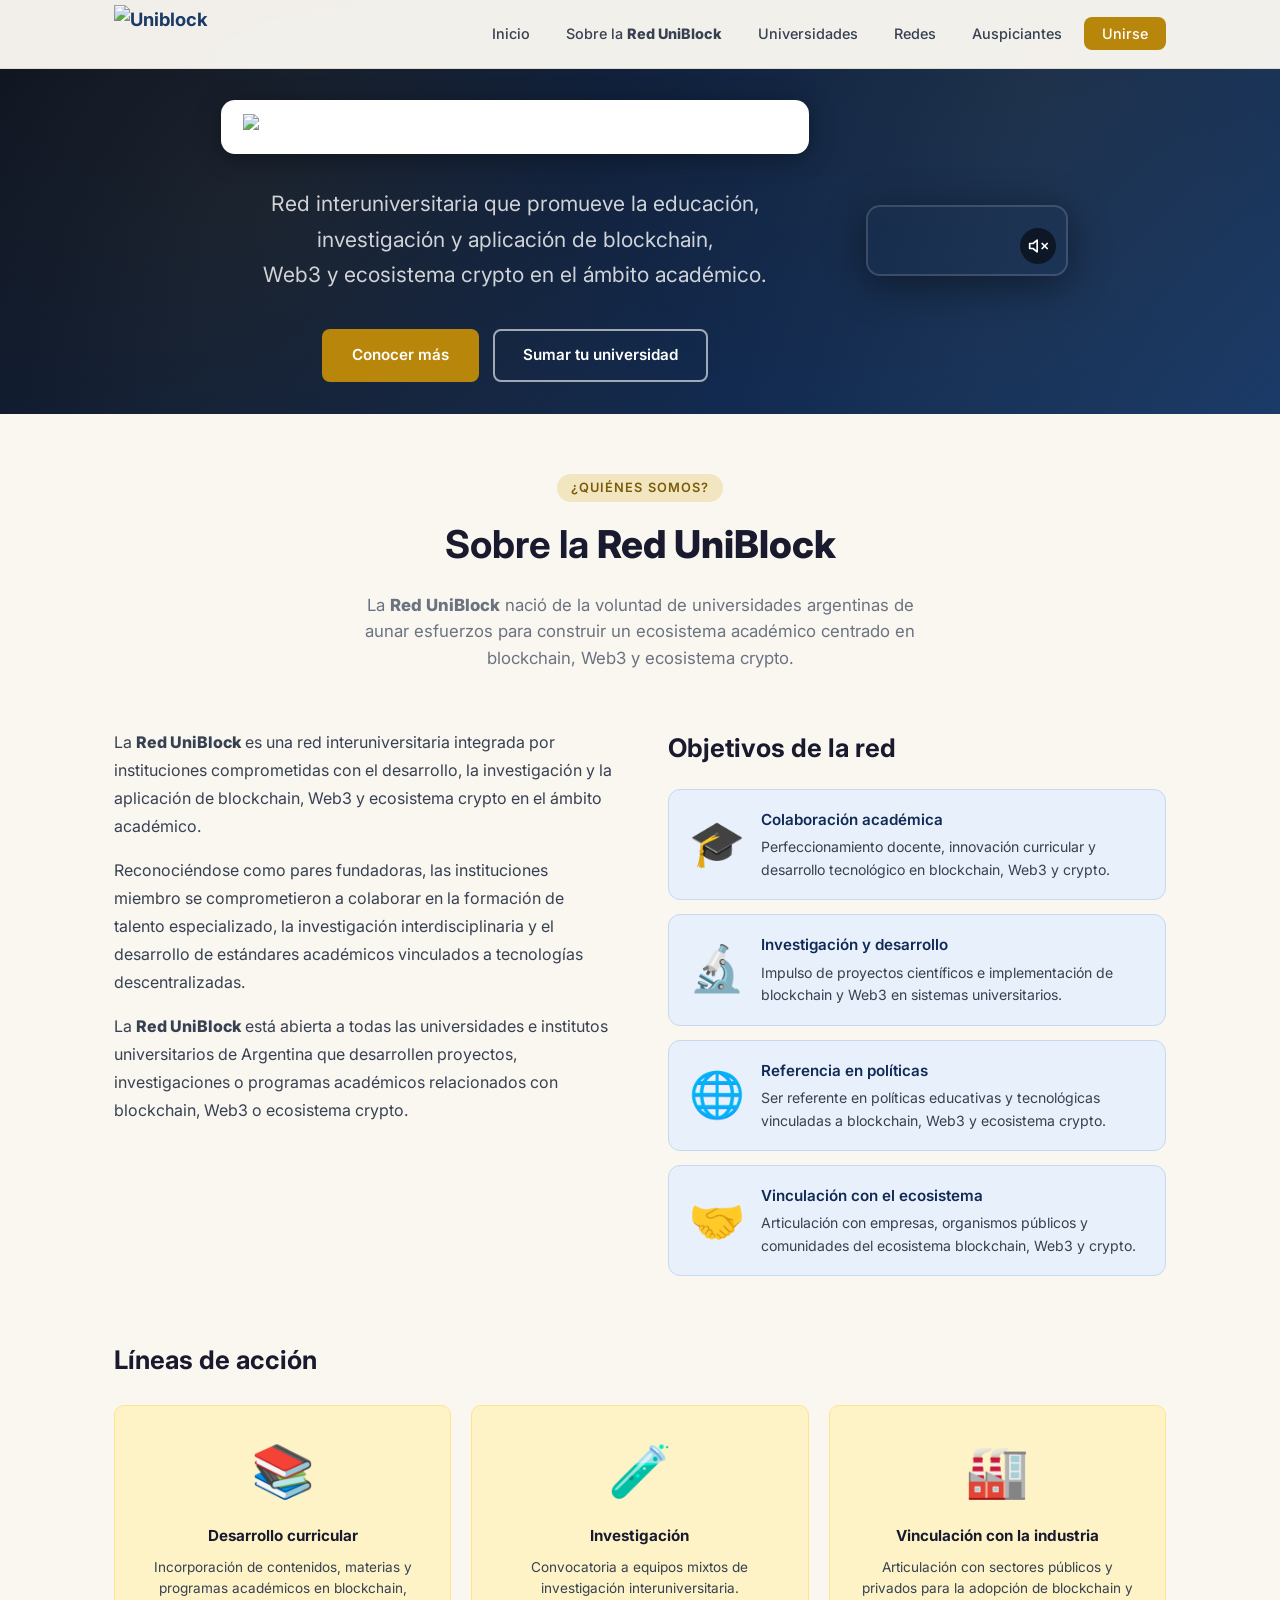
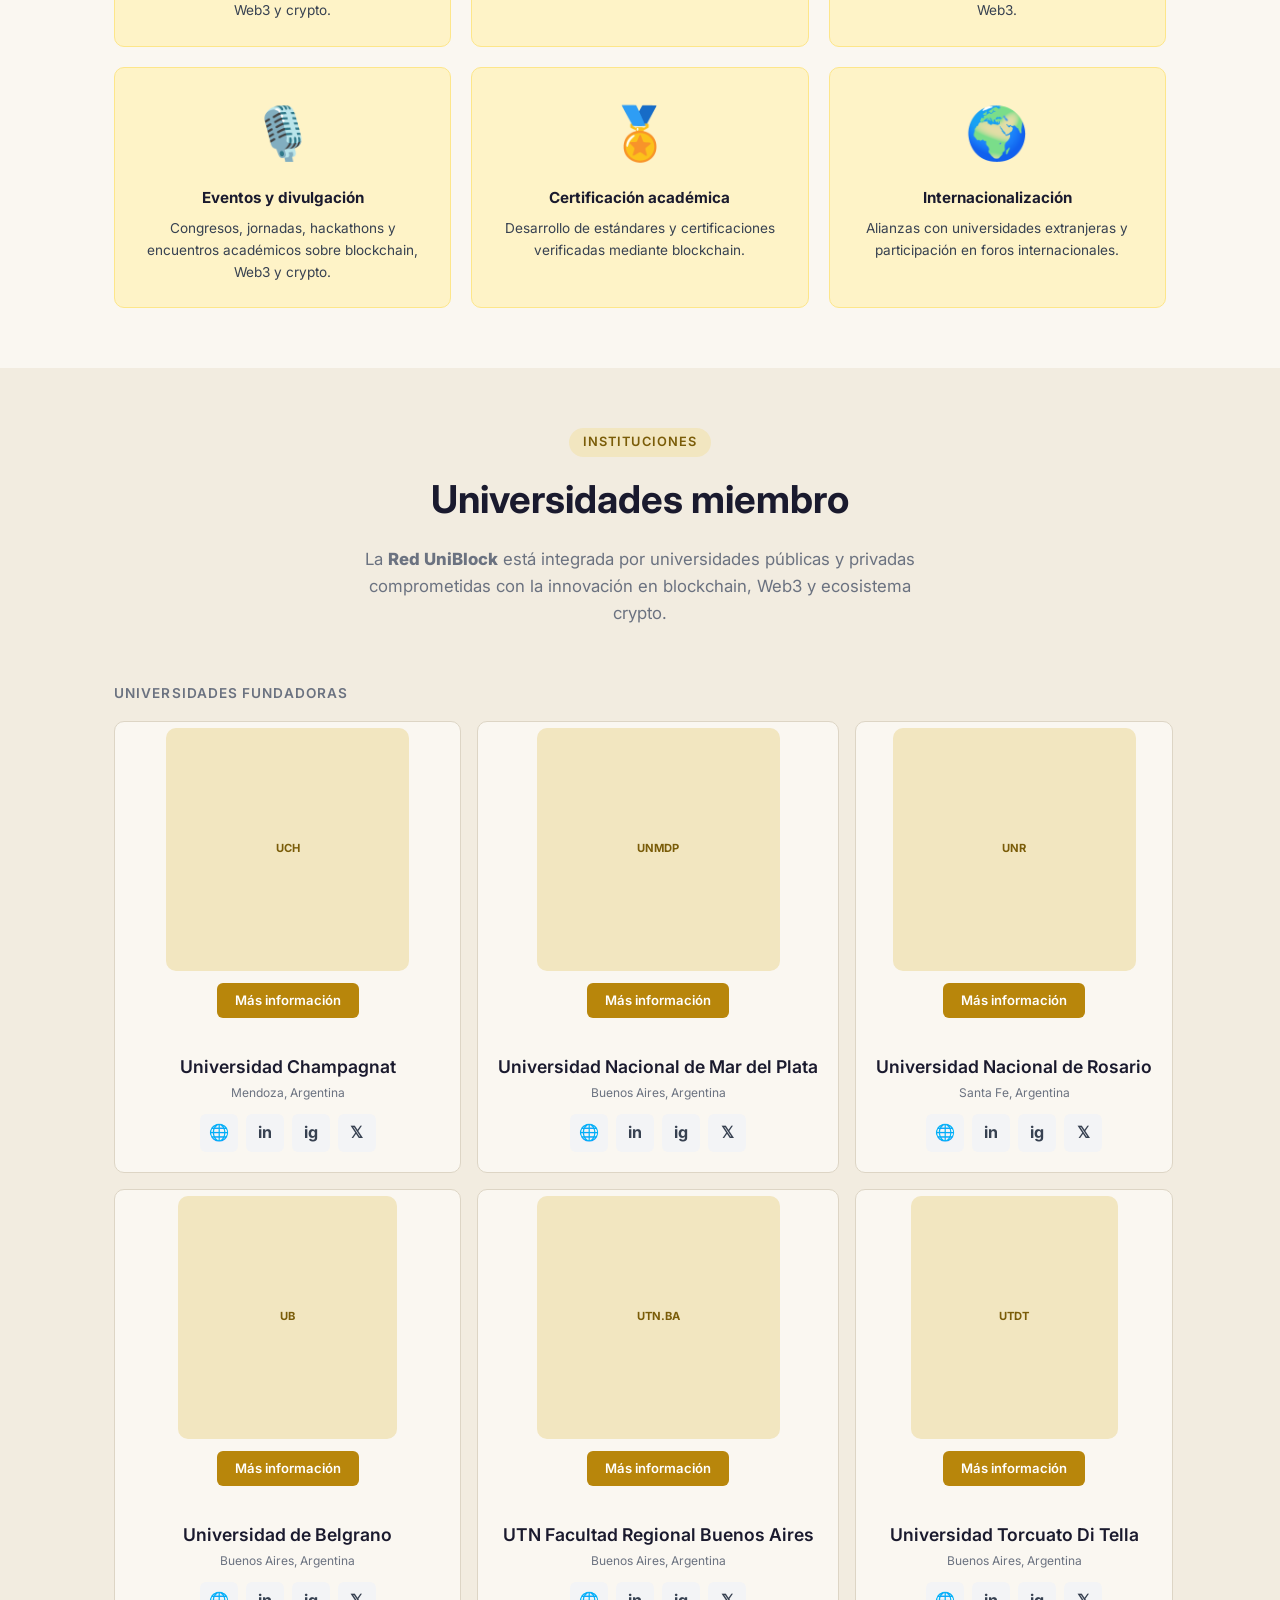
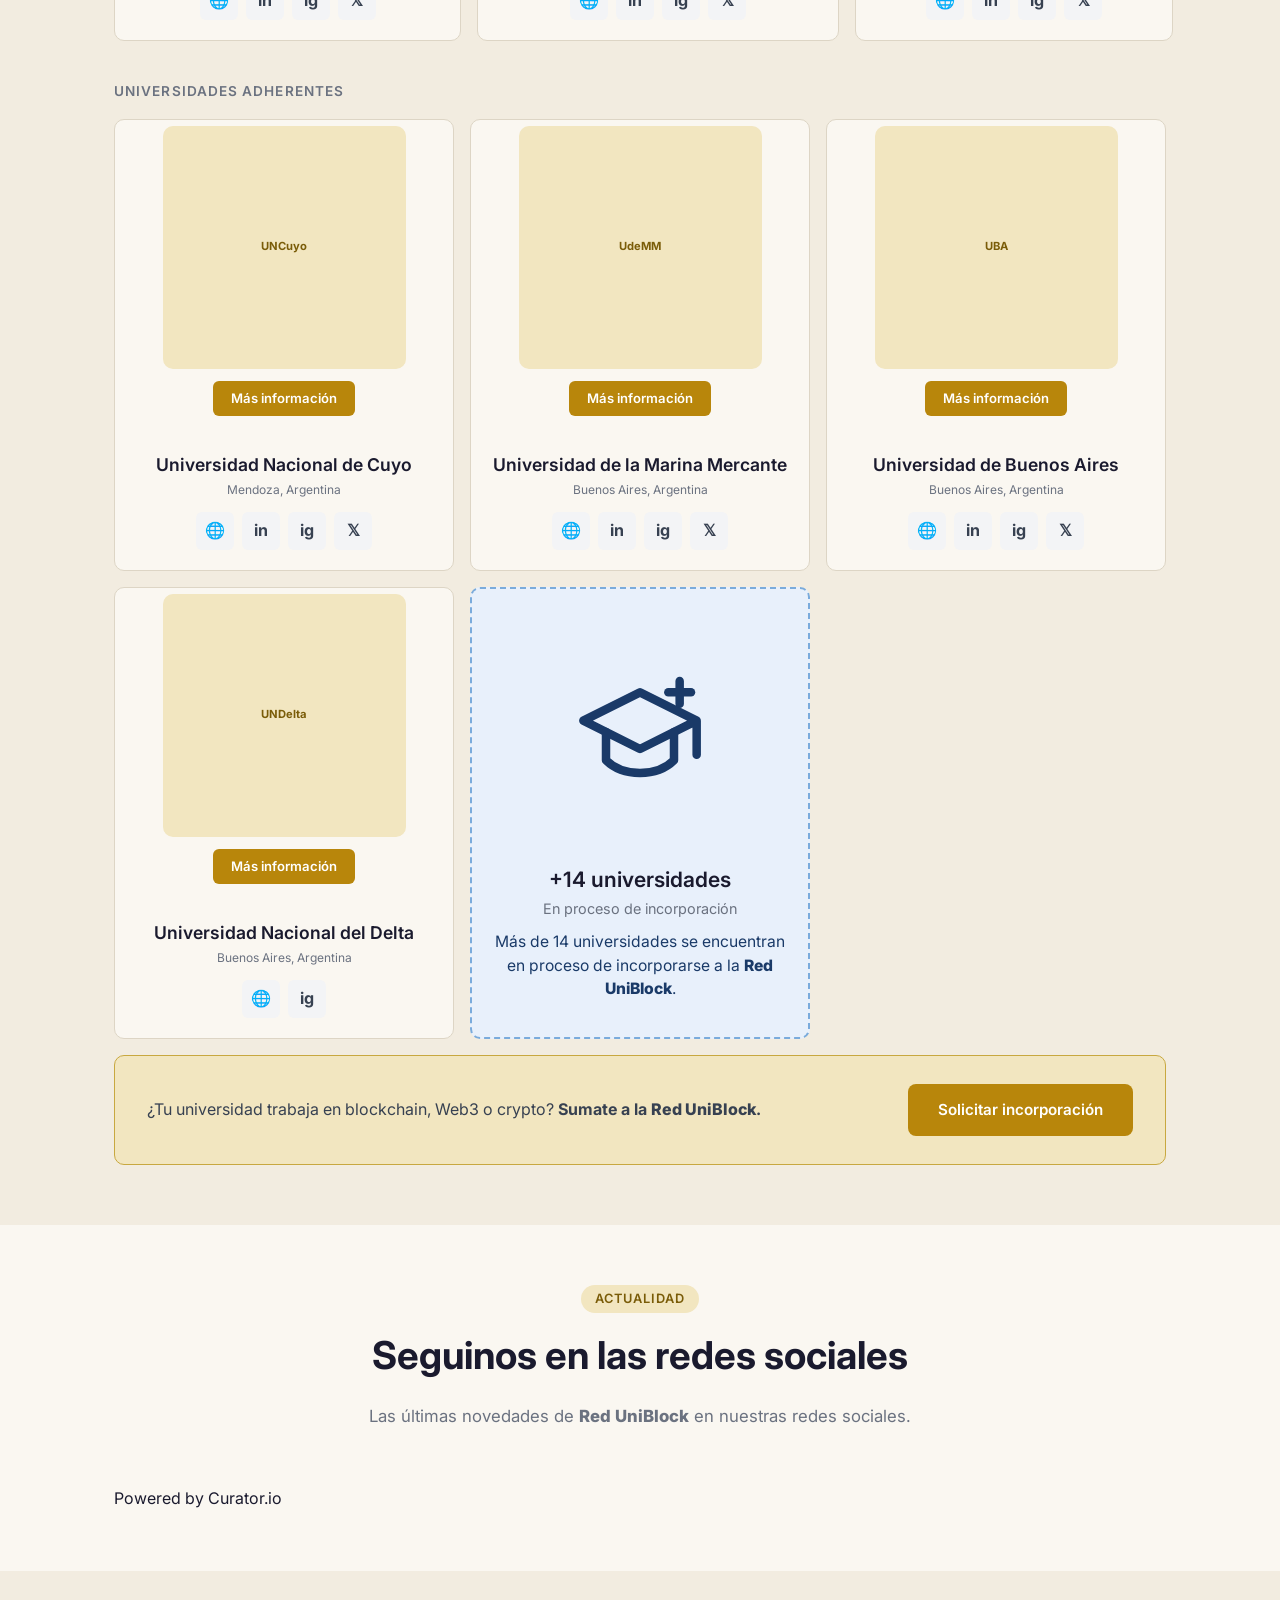
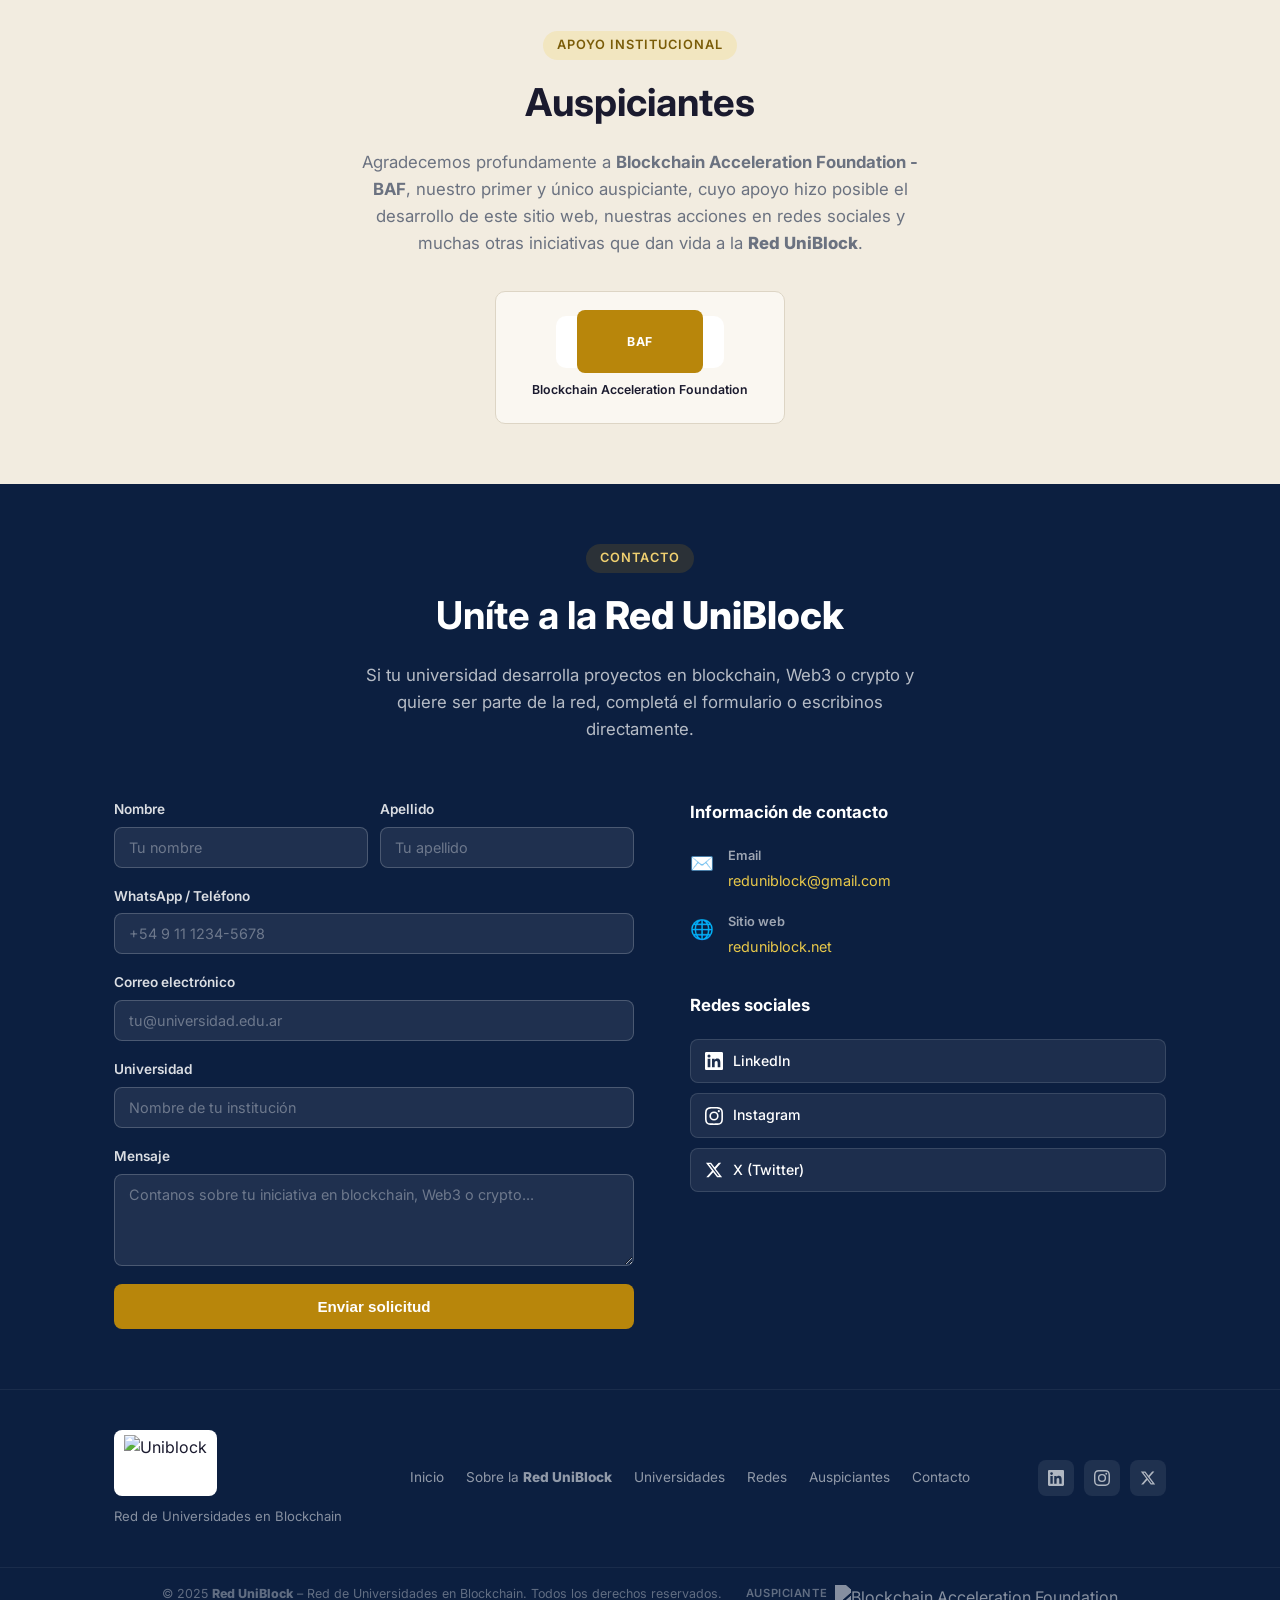
==== index.html @ 6ee0caf6 "Mejoras formulario contacto y página Champagnat - Separar nombre y apellido en dos campos en el form" ====
<!DOCTYPE html>
<html lang="es">
<head>
  <meta charset="UTF-8" />
  <meta name="viewport" content="width=device-width, initial-scale=1.0" />
  <title>Red UniBlock – Red de Universidades en Blockchain</title>
  <link rel="preconnect" href="https://fonts.googleapis.com" />
  <link rel="preconnect" href="https://fonts.gstatic.com" crossorigin />
  <link href="https://fonts.googleapis.com/css2?family=Inter:wght@300;400;500;600;700&display=swap" rel="stylesheet" />
  <link rel="stylesheet" href="style.css" />
</head>
<body>

  <!-- NAVBAR -->
  <nav class="navbar" id="navbar">
    <div class="container nav-inner">
      <a href="#inicio" class="nav-logo">
        <img src="logo.png" alt="Uniblock" id="logo-img" />
      </a>
      <button class="nav-toggle" id="nav-toggle" aria-label="Menú">
        <span></span><span></span><span></span>
      </button>
      <ul class="nav-links" id="nav-links">
        <li><a href="#inicio">Inicio</a></li>
        <li><a href="#sobre">Sobre la <span class="brand-uni">Red Uni</span><span class="brand-block">Block</span></a></li>
        <li><a href="#universidades">Universidades</a></li>
        <li><a href="#noticias">Redes</a></li>
        <li><a href="#auspiciantes">Auspiciantes</a></li>
        <li><a href="#contacto" class="btn-nav">Unirse</a></li>
      </ul>
    </div>
  </nav>

  <!-- HERO -->
  <section class="hero" id="inicio">
    <div class="hero-bg"></div>
    <div class="container hero-content">
      <div class="hero-left">
        <img src="logo.png" alt="Uniblock" class="hero-logo" />
        <p class="hero-sub">
          Red interuniversitaria que promueve la educación,<br />
          investigación y aplicación de blockchain,<br />
          Web3 y ecosistema crypto en el ámbito académico.
        </p>
        <div class="hero-actions">
          <a href="#sobre" class="btn btn-primary">Conocer más</a>
          <a href="#contacto" class="btn btn-outline">Sumar tu universidad</a>
        </div>
      </div>
      <div class="hero-right">
        <div class="hero-video-clip">
          <video class="hero-video" id="hero-video" autoplay loop muted playsinline preload="auto">
            <source src="Video_RedUniBlock1.mp4" type="video/mp4" />
          </video>
          <button class="video-mute-btn" id="video-mute-btn" aria-label="Activar sonido">
            <svg id="icon-muted" viewBox="0 0 24 24" fill="none" stroke="currentColor" stroke-width="2" stroke-linecap="round" stroke-linejoin="round" width="20" height="20">
              <polygon points="11 5 6 9 2 9 2 15 6 15 11 19 11 5"/>
              <line x1="23" y1="9" x2="17" y2="15"/><line x1="17" y1="9" x2="23" y2="15"/>
            </svg>
            <svg id="icon-sound" viewBox="0 0 24 24" fill="none" stroke="currentColor" stroke-width="2" stroke-linecap="round" stroke-linejoin="round" width="20" height="20" style="display:none">
              <polygon points="11 5 6 9 2 9 2 15 6 15 11 19 11 5"/>
              <path d="M15.54 8.46a5 5 0 0 1 0 7.07"/><path d="M19.07 4.93a10 10 0 0 1 0 14.14"/>
            </svg>
          </button>
        </div>
      </div>
    </div>
  </section>

  <!-- SOBRE UNIBLOCK -->
  <section class="section section-light" id="sobre">
    <div class="container">
      <div class="section-header">
        <span class="section-tag">¿Quiénes somos?</span>
        <h2>Sobre la <span class="brand-uni">Red Uni</span><span class="brand-block">Block</span></h2>
        <p class="section-desc">
          La <span class="brand-uni">Red Uni</span><span class="brand-block">Block</span> nació de la voluntad de universidades argentinas de aunar esfuerzos para construir
          un ecosistema académico centrado en blockchain, Web3 y ecosistema crypto.
        </p>
      </div>

      <div class="about-grid">
        <div class="about-text">
          <p>
            La <span class="brand-uni">Red Uni</span><span class="brand-block">Block</span> es una red interuniversitaria integrada por instituciones comprometidas
            con el desarrollo, la investigación y la aplicación de blockchain, Web3 y ecosistema crypto
            en el ámbito académico.
          </p>
          <p>
            Reconociéndose como pares fundadoras, las instituciones miembro se comprometieron
            a colaborar en la formación de talento especializado, la investigación
            interdisciplinaria y el desarrollo de estándares académicos vinculados a
            tecnologías descentralizadas.
          </p>
          <p>
            La <span class="brand-uni">Red Uni</span><span class="brand-block">Block</span> está abierta a todas las universidades e institutos universitarios de
            Argentina que desarrollen proyectos, investigaciones o programas
            académicos relacionados con blockchain, Web3 o ecosistema crypto.
          </p>
        </div>

        <div class="objectives">
          <h3>Objetivos de la red</h3>
          <ul class="obj-list">
            <li>
              <span class="obj-icon">🎓</span>
              <div>
                <strong>Colaboración académica</strong>
                <p>Perfeccionamiento docente, innovación curricular y desarrollo tecnológico en blockchain, Web3 y crypto.</p>
              </div>
            </li>
            <li>
              <span class="obj-icon">🔬</span>
              <div>
                <strong>Investigación y desarrollo</strong>
                <p>Impulso de proyectos científicos e implementación de blockchain y Web3 en sistemas universitarios.</p>
              </div>
            </li>
            <li>
              <span class="obj-icon">🌐</span>
              <div>
                <strong>Referencia en políticas</strong>
                <p>Ser referente en políticas educativas y tecnológicas vinculadas a blockchain, Web3 y ecosistema crypto.</p>
              </div>
            </li>
            <li>
              <span class="obj-icon">🤝</span>
              <div>
                <strong>Vinculación con el ecosistema</strong>
                <p>Articulación con empresas, organismos públicos y comunidades del ecosistema blockchain, Web3 y crypto.</p>
              </div>
            </li>
          </ul>
        </div>
      </div>

      <h3 class="actions-title">Líneas de acción</h3>
      <div class="actions-grid">
        <div class="action-card">
          <div class="action-icon">📚</div>
          <h4>Desarrollo curricular</h4>
          <p>Incorporación de contenidos, materias y programas académicos en blockchain, Web3 y crypto.</p>
        </div>
        <div class="action-card">
          <div class="action-icon">🧪</div>
          <h4>Investigación</h4>
          <p>Convocatoria a equipos mixtos de investigación interuniversitaria.</p>
        </div>
        <div class="action-card">
          <div class="action-icon">🏭</div>
          <h4>Vinculación con la industria</h4>
          <p>Articulación con sectores públicos y privados para la adopción de blockchain y Web3.</p>
        </div>
        <div class="action-card">
          <div class="action-icon">🎙️</div>
          <h4>Eventos y divulgación</h4>
          <p>Congresos, jornadas, hackathons y encuentros académicos sobre blockchain, Web3 y crypto.</p>
        </div>
        <div class="action-card">
          <div class="action-icon">🏅</div>
          <h4>Certificación académica</h4>
          <p>Desarrollo de estándares y certificaciones verificadas mediante blockchain.</p>
        </div>
        <div class="action-card">
          <div class="action-icon">🌍</div>
          <h4>Internacionalización</h4>
          <p>Alianzas con universidades extranjeras y participación en foros internacionales.</p>
        </div>
      </div>
    </div>
  </section>

  <!-- UNIVERSIDADES MIEMBRO -->
  <section class="section section-gray" id="universidades">
    <div class="container">
      <div class="section-header">
        <span class="section-tag">Instituciones</span>
        <h2>Universidades miembro</h2>
        <p class="section-desc">
          La <span class="brand-uni">Red Uni</span><span class="brand-block">Block</span> está integrada por universidades públicas y privadas comprometidas
          con la innovación en blockchain, Web3 y ecosistema crypto.
        </p>
      </div>

      <h3 class="uni-group-title">Universidades fundadoras</h3>
      <div class="uni-grid">

        <!-- UCH -->
        <div class="uni-card">
          <a href="universidades/champagnat.html" target="_blank" rel="noopener" class="uni-logo-wrap uni-size-uch">
            <img src="logos/uch.svg" alt="UCH" class="uni-logo" onerror="this.style.display='none';this.nextElementSibling.style.display='flex'" />
            <div class="uni-logo-placeholder" style="display:none">UCH</div>
          </a>
          <div class="uni-info">
            <a href="universidades/champagnat.html" target="_blank" rel="noopener" class="uni-more-btn">Más información</a>
            <h4>Universidad Champagnat</h4>
            <span class="uni-location">Mendoza, Argentina</span>
            <div class="uni-social">
              <a href="https://www.uch.edu.ar" target="_blank" rel="noopener" title="Sitio web">🌐</a>
              <a href="https://ar.linkedin.com/school/universidad-champagnat/" target="_blank" rel="noopener" title="LinkedIn">in</a>
              <a href="https://www.instagram.com/uchampagnat/" target="_blank" rel="noopener" title="Instagram">ig</a>
              <a href="https://x.com/uchampagnat" target="_blank" rel="noopener" title="X">𝕏</a>
            </div>
          </div>
        </div>

        <!-- UNMDP -->
        <div class="uni-card">
          <a href="https://www.mdp.edu.ar" target="_blank" rel="noopener" class="uni-logo-wrap uni-size-unmdp">
            <img src="logos/unmdp.svg" alt="UNMDP" class="uni-logo" onerror="this.style.display='none';this.nextElementSibling.style.display='flex'" />
            <div class="uni-logo-placeholder" style="display:none">UNMDP</div>
          </a>
          <div class="uni-info">
            <a href="https://www.mdp.edu.ar" target="_blank" rel="noopener" class="uni-more-btn">Más información</a>
            <h4>Universidad Nacional de Mar del Plata</h4>
            <span class="uni-location">Buenos Aires, Argentina</span>
            <div class="uni-social">
              <a href="https://www.mdp.edu.ar" target="_blank" rel="noopener" title="Sitio web">🌐</a>
              <a href="https://www.linkedin.com/school/universidad-nacional-de-mar-del-plata/" target="_blank" rel="noopener" title="LinkedIn">in</a>
              <a href="https://www.instagram.com/unmdp_oficial/" target="_blank" rel="noopener" title="Instagram">ig</a>
              <a href="https://x.com/unmdp" target="_blank" rel="noopener" title="X">𝕏</a>
            </div>
          </div>
        </div>

        <!-- UNR -->
        <div class="uni-card">
          <a href="https://www.unr.edu.ar" target="_blank" rel="noopener" class="uni-logo-wrap">
            <img src="logos/unr.png" alt="UNR" class="uni-logo" onerror="this.style.display='none';this.nextElementSibling.style.display='flex'" />
            <div class="uni-logo-placeholder" style="display:none">UNR</div>
          </a>
          <div class="uni-info">
            <a href="https://www.unr.edu.ar" target="_blank" rel="noopener" class="uni-more-btn">Más información</a>
            <h4>Universidad Nacional de Rosario</h4>
            <span class="uni-location">Santa Fe, Argentina</span>
            <div class="uni-social">
              <a href="https://www.unr.edu.ar" target="_blank" rel="noopener" title="Sitio web">🌐</a>
              <a href="https://www.linkedin.com/school/universidad-nacional-de-rosario/" target="_blank" rel="noopener" title="LinkedIn">in</a>
              <a href="https://www.instagram.com/unroficial/" target="_blank" rel="noopener" title="Instagram">ig</a>
              <a href="https://x.com/UNRoficial" target="_blank" rel="noopener" title="X">𝕏</a>
            </div>
          </div>
        </div>

        <!-- UB -->
        <div class="uni-card">
          <a href="https://www.ub.edu.ar" target="_blank" rel="noopener" class="uni-logo-wrap uni-size-ub">
            <img src="logos/ub.svg" alt="UB" class="uni-logo" onerror="this.style.display='none';this.nextElementSibling.style.display='flex'" />
            <div class="uni-logo-placeholder" style="display:none">UB</div>
          </a>
          <div class="uni-info">
            <a href="https://www.ub.edu.ar" target="_blank" rel="noopener" class="uni-more-btn">Más información</a>
            <h4>Universidad de Belgrano</h4>
            <span class="uni-location">Buenos Aires, Argentina</span>
            <div class="uni-social">
              <a href="https://www.ub.edu.ar" target="_blank" rel="noopener" title="Sitio web">🌐</a>
              <a href="https://www.linkedin.com/school/universidad-de-belgrano/" target="_blank" rel="noopener" title="LinkedIn">in</a>
              <a href="https://www.instagram.com/universidadbelgrano/" target="_blank" rel="noopener" title="Instagram">ig</a>
              <a href="https://x.com/ubeduar" target="_blank" rel="noopener" title="X">𝕏</a>
            </div>
          </div>
        </div>

        <!-- UTN.BA -->
        <div class="uni-card">
          <a href="https://www.frba.utn.edu.ar" target="_blank" rel="noopener" class="uni-logo-wrap">
            <img src="logos/utn.jpg" alt="UTN.BA" class="uni-logo" onerror="this.style.display='none';this.nextElementSibling.style.display='flex'" />
            <div class="uni-logo-placeholder" style="display:none">UTN.BA</div>
          </a>
          <div class="uni-info">
            <a href="https://www.frba.utn.edu.ar" target="_blank" rel="noopener" class="uni-more-btn">Más información</a>
            <h4>UTN Facultad Regional Buenos Aires</h4>
            <span class="uni-location">Buenos Aires, Argentina</span>
            <div class="uni-social">
              <a href="https://www.frba.utn.edu.ar" target="_blank" rel="noopener" title="Sitio web">🌐</a>
              <a href="https://ar.linkedin.com/company/utn--regional-ba" target="_blank" rel="noopener" title="LinkedIn">in</a>
              <a href="https://www.instagram.com/utnba.ok/" target="_blank" rel="noopener" title="Instagram">ig</a>
              <a href="https://x.com/frbautn" target="_blank" rel="noopener" title="X">𝕏</a>
            </div>
          </div>
        </div>

        <!-- UTDT -->
        <div class="uni-card">
          <a href="https://www.utdt.edu" target="_blank" rel="noopener" class="uni-logo-wrap uni-size-utdt">
            <img src="logos/utdt.svg" alt="UTDT" class="uni-logo" onerror="this.style.display='none';this.nextElementSibling.style.display='flex'" />
            <div class="uni-logo-placeholder" style="display:none">UTDT</div>
          </a>
          <div class="uni-info">
            <a href="https://www.utdt.edu" target="_blank" rel="noopener" class="uni-more-btn">Más información</a>
            <h4>Universidad Torcuato Di Tella</h4>
            <span class="uni-location">Buenos Aires, Argentina</span>
            <div class="uni-social">
              <a href="https://www.utdt.edu" target="_blank" rel="noopener" title="Sitio web">🌐</a>
              <a href="https://www.linkedin.com/school/universidad-torcuato-di-tella/" target="_blank" rel="noopener" title="LinkedIn">in</a>
              <a href="https://www.instagram.com/univditella/" target="_blank" rel="noopener" title="Instagram">ig</a>
              <a href="https://x.com/utditella" target="_blank" rel="noopener" title="X">𝕏</a>
            </div>
          </div>
        </div>

      </div>

      <h3 class="uni-group-title">Universidades adherentes</h3>
      <div class="uni-grid uni-grid-small">

        <!-- UNCuyo -->
        <div class="uni-card">
          <a href="https://www.uncuyo.edu.ar" target="_blank" rel="noopener" class="uni-logo-wrap">
            <img src="logos/uncuyo.svg" alt="UNCuyo" class="uni-logo" onerror="this.style.display='none';this.nextElementSibling.style.display='flex'" />
            <div class="uni-logo-placeholder" style="display:none">UNCuyo</div>
          </a>
          <div class="uni-info">
            <a href="https://www.uncuyo.edu.ar" target="_blank" rel="noopener" class="uni-more-btn">Más información</a>
            <h4>Universidad Nacional de Cuyo</h4>
            <span class="uni-location">Mendoza, Argentina</span>
            <div class="uni-social">
              <a href="https://www.uncuyo.edu.ar" target="_blank" rel="noopener" title="Sitio web">🌐</a>
              <a href="https://ar.linkedin.com/school/uncuyo/" target="_blank" rel="noopener" title="LinkedIn">in</a>
              <a href="https://www.instagram.com/uncuyo/" target="_blank" rel="noopener" title="Instagram">ig</a>
              <a href="https://x.com/UNCUYO" target="_blank" rel="noopener" title="X">𝕏</a>
            </div>
          </div>
        </div>

        <!-- UdeMM -->
        <div class="uni-card">
          <a href="https://www.udemm.edu.ar" target="_blank" rel="noopener" class="uni-logo-wrap">
            <img src="logos/udemm.png" alt="UdeMM" class="uni-logo" onerror="this.style.display='none';this.nextElementSibling.style.display='flex'" />
            <div class="uni-logo-placeholder" style="display:none">UdeMM</div>
          </a>
          <div class="uni-info">
            <a href="https://www.udemm.edu.ar" target="_blank" rel="noopener" class="uni-more-btn">Más información</a>
            <h4>Universidad de la Marina Mercante</h4>
            <span class="uni-location">Buenos Aires, Argentina</span>
            <div class="uni-social">
              <a href="https://www.udemm.edu.ar" target="_blank" rel="noopener" title="Sitio web">🌐</a>
              <a href="https://ar.linkedin.com/school/universidad-de-la-marina-mercante/" target="_blank" rel="noopener" title="LinkedIn">in</a>
              <a href="https://www.instagram.com/udemmuniversidad/" target="_blank" rel="noopener" title="Instagram">ig</a>
              <a href="https://x.com/UdeMMoficial" target="_blank" rel="noopener" title="X">𝕏</a>
            </div>
          </div>
        </div>

        <!-- UBA -->
        <div class="uni-card">
          <a href="https://www.uba.ar" target="_blank" rel="noopener" class="uni-logo-wrap">
            <img src="logos/uba.png" alt="UBA" class="uni-logo" onerror="this.style.display='none';this.nextElementSibling.style.display='flex'" />
            <div class="uni-logo-placeholder" style="display:none">UBA</div>
          </a>
          <div class="uni-info">
            <a href="https://www.uba.ar" target="_blank" rel="noopener" class="uni-more-btn">Más información</a>
            <h4>Universidad de Buenos Aires</h4>
            <span class="uni-location">Buenos Aires, Argentina</span>
            <div class="uni-social">
              <a href="https://www.uba.ar" target="_blank" rel="noopener" title="Sitio web">🌐</a>
              <a href="https://www.linkedin.com/school/universidad-de-buenos-aires/" target="_blank" rel="noopener" title="LinkedIn">in</a>
              <a href="https://www.instagram.com/uba_ar/" target="_blank" rel="noopener" title="Instagram">ig</a>
              <a href="https://x.com/UBARectorado" target="_blank" rel="noopener" title="X">𝕏</a>
            </div>
          </div>
        </div>

        <!-- UNDelta -->
        <div class="uni-card">
          <a href="https://undelta.edu.ar" target="_blank" rel="noopener" class="uni-logo-wrap">
            <img src="logos/undelta.svg" alt="UNDelta" class="uni-logo" onerror="this.style.display='none';this.nextElementSibling.style.display='flex'" />
            <div class="uni-logo-placeholder" style="display:none">UNDelta</div>
          </a>
          <div class="uni-info">
            <a href="https://undelta.edu.ar" target="_blank" rel="noopener" class="uni-more-btn">Más información</a>
            <h4>Universidad Nacional del Delta</h4>
            <span class="uni-location">Buenos Aires, Argentina</span>
            <div class="uni-social">
              <a href="https://undelta.edu.ar" target="_blank" rel="noopener" title="Sitio web">🌐</a>
              <a href="https://www.instagram.com/universidaddelta" target="_blank" rel="noopener" title="Instagram">ig</a>
            </div>
          </div>
        </div>

        <!-- En proceso -->
        <div class="uni-card uni-card-pending">
          <div class="uni-logo-wrap">
            <div class="pending-icon">
              <svg xmlns="http://www.w3.org/2000/svg" viewBox="0 0 24 24" fill="none" stroke="#1a3a68" stroke-width="1.5" stroke-linecap="round" stroke-linejoin="round" width="136" height="136">
                <path d="M22 10v6M2 10l10-5 10 5-10 5z"/>
                <path d="M6 12v5c3 3 9 3 12 0v-5"/>
                <line x1="19" y1="3" x2="19" y2="7"/>
                <line x1="17" y1="5" x2="21" y2="5"/>
              </svg>
            </div>
          </div>
          <div class="uni-info">
            <h4>+14 universidades</h4>
            <span class="uni-location">En proceso de incorporación</span>
            <p class="pending-text">Más de 14 universidades se encuentran en proceso de incorporarse a la <span class="brand-uni">Red Uni</span><span class="brand-block">Block</span>.</p>
          </div>
        </div>

      </div>

      <div class="join-banner">
        <p>¿Tu universidad trabaja en blockchain, Web3 o crypto? <strong>Sumate a la <span class="brand-uni">Red Uni</span><span class="brand-block">Block</span>.</strong></p>
        <a href="#contacto" class="btn btn-primary">Solicitar incorporación</a>
      </div>
    </div>
  </section>

  <!-- REDES SOCIALES / NOTICIAS -->
  <section class="section section-light" id="noticias">
    <div class="container">
      <div class="section-header">
        <span class="section-tag">Actualidad</span>
        <h2>Seguinos en las redes sociales</h2>
        <p class="section-desc">Las últimas novedades de <span class="brand-uni">Red Uni</span><span class="brand-block">Block</span> en nuestras redes sociales.</p>
      </div>

      <div id="curator-feed-default-feed-layout"><a href="https://curator.io" target="_blank" class="crt-logo crt-tag">Powered by Curator.io</a></div>
      <script type="text/javascript">
        (function(){
          var i,e,d=document,s="script";i=d.createElement("script");i.async=1;i.charset="UTF-8";
          i.src="https://cdn.curator.io/published/241f8bbe-fd75-4a18-b93a-fa1b73fcbda5.js";
          e=d.getElementsByTagName(s)[0];e.parentNode.insertBefore(i, e);
        })();
      </script>
    </div>
  </section>

  <!-- AUSPICIANTES -->
  <section class="section section-gray sponsors-section" id="auspiciantes">
    <div class="container">
      <div class="section-header">
        <span class="section-tag">Apoyo institucional</span>
        <h2>Auspiciantes</h2>
        <p class="section-desc">Agradecemos profundamente a <strong>Blockchain Acceleration Foundation - BAF</strong>, nuestro primer y único auspiciante, cuyo apoyo hizo posible el desarrollo de este sitio web, nuestras acciones en redes sociales y muchas otras iniciativas que dan vida a la <span class="brand-uni">Red Uni</span><span class="brand-block">Block</span>.</p>
      </div>
      <div class="sponsors-grid">
        <a href="https://www.blockchainacceleration.org/" target="_blank" rel="noopener" class="sponsor-card">
          <div class="sponsor-logo-wrap">
            <img src="logos/baf.svg" alt="BAF" class="sponsor-logo" onerror="this.style.display='none';this.nextElementSibling.style.display='flex'" />
            <div class="sponsor-placeholder" style="display:none">BAF</div>
          </div>
          <span class="sponsor-name">Blockchain Acceleration Foundation</span>
        </a>
      </div>
    </div>
  </section>

  <!-- CONTACTO -->
  <section class="section section-dark" id="contacto">
    <div class="container">
      <div class="section-header section-header-light">
        <span class="section-tag tag-light">Contacto</span>
        <h2>Uníte a la <span class="brand-uni">Red Uni</span><span class="brand-block">Block</span></h2>
        <p class="section-desc">
          Si tu universidad desarrolla proyectos en blockchain, Web3 o crypto y quiere ser parte de la red,
          completá el formulario o escribinos directamente.
        </p>
      </div>

      <div class="contact-grid">
        <form class="contact-form" id="contact-form">
          <div class="form-row">
            <div class="form-group">
              <label for="nombre">Nombre</label>
              <input type="text" id="nombre" name="nombre" placeholder="Tu nombre" required />
            </div>
            <div class="form-group">
              <label for="apellido">Apellido</label>
              <input type="text" id="apellido" name="apellido" placeholder="Tu apellido" required />
            </div>
          </div>
          <div class="form-group">
            <label for="whatsapp">WhatsApp / Teléfono</label>
            <input type="tel" id="whatsapp" name="whatsapp" placeholder="+54 9 11 1234-5678" />
          </div>
          <div class="form-group">
            <label for="email">Correo electrónico</label>
            <input type="email" id="email" name="email" placeholder="tu@universidad.edu.ar" required />
          </div>
          <div class="form-group">
            <label for="universidad">Universidad</label>
            <input type="text" id="universidad" name="universidad" placeholder="Nombre de tu institución" required />
          </div>
          <div class="form-group">
            <label for="mensaje">Mensaje</label>
            <textarea id="mensaje" name="mensaje" rows="4" placeholder="Contanos sobre tu iniciativa en blockchain, Web3 o crypto..."></textarea>
          </div>
          <button type="submit" class="btn btn-primary btn-full">Enviar solicitud</button>
        </form>

        <div class="contact-info">
          <h3>Información de contacto</h3>
          <div class="contact-item">
            <span class="contact-icon">✉️</span>
            <div>
              <strong>Email</strong>
              <a href="mailto:reduniblock@gmail.com">reduniblock@gmail.com</a>
            </div>
          </div>
          <div class="contact-item">
            <span class="contact-icon">🌐</span>
            <div>
              <strong>Sitio web</strong>
              <a href="https://reduniblock.net">reduniblock.net</a>
            </div>
          </div>

          <h3 class="mt-32">Redes sociales</h3>
          <div class="social-links">
            <a href="https://www.linkedin.com/company/reduniblock" target="_blank" rel="noopener" class="social-btn">
              <svg viewBox="0 0 24 24" fill="currentColor"><path d="M20.447 20.452h-3.554v-5.569c0-1.328-.027-3.037-1.852-3.037-1.853 0-2.136 1.445-2.136 2.939v5.667H9.351V9h3.414v1.561h.046c.477-.9 1.637-1.85 3.37-1.85 3.601 0 4.267 2.37 4.267 5.455v6.286zM5.337 7.433a2.062 2.062 0 01-2.063-2.065 2.064 2.064 0 112.063 2.065zm1.782 13.019H3.555V9h3.564v11.452zM22.225 0H1.771C.792 0 0 .774 0 1.729v20.542C0 23.227.792 24 1.771 24h20.451C23.2 24 24 23.227 24 22.271V1.729C24 .774 23.2 0 22.222 0h.003z"/></svg>
              LinkedIn
            </a>
            <a href="https://www.instagram.com/reduniblock/" target="_blank" rel="noopener" class="social-btn">
              <svg viewBox="0 0 24 24" fill="currentColor"><path d="M12 2.163c3.204 0 3.584.012 4.85.07 3.252.148 4.771 1.691 4.919 4.919.058 1.265.069 1.645.069 4.849 0 3.205-.012 3.584-.069 4.849-.149 3.225-1.664 4.771-4.919 4.919-1.266.058-1.644.07-4.85.07-3.204 0-3.584-.012-4.849-.07-3.26-.149-4.771-1.699-4.919-4.92-.058-1.265-.07-1.644-.07-4.849 0-3.204.013-3.583.07-4.849.149-3.227 1.664-4.771 4.919-4.919 1.266-.057 1.645-.069 4.849-.069zM12 0C8.741 0 8.333.014 7.053.072 2.695.272.273 2.69.073 7.052.014 8.333 0 8.741 0 12c0 3.259.014 3.668.072 4.948.2 4.358 2.618 6.78 6.98 6.98C8.333 23.986 8.741 24 12 24c3.259 0 3.668-.014 4.948-.072 4.354-.2 6.782-2.618 6.979-6.98.059-1.28.073-1.689.073-4.948 0-3.259-.014-3.667-.072-4.947-.196-4.354-2.617-6.78-6.979-6.98C15.668.014 15.259 0 12 0zm0 5.838a6.162 6.162 0 100 12.324 6.162 6.162 0 000-12.324zM12 16a4 4 0 110-8 4 4 0 010 8zm6.406-11.845a1.44 1.44 0 100 2.881 1.44 1.44 0 000-2.881z"/></svg>
              Instagram
            </a>
            <a href="https://x.com/reduniblock" target="_blank" rel="noopener" class="social-btn">
              <svg viewBox="0 0 24 24" fill="currentColor"><path d="M18.244 2.25h3.308l-7.227 8.26 8.502 11.24H16.17l-5.214-6.817L4.99 21.75H1.68l7.73-8.835L1.254 2.25H8.08l4.713 6.231zm-1.161 17.52h1.833L7.084 4.126H5.117z"/></svg>
              X (Twitter)
            </a>
          </div>
        </div>
      </div>
    </div>
  </section>

  <!-- FOOTER -->
  <footer class="footer">
    <div class="container footer-inner">
      <div class="footer-brand">
        <img src="logo.png" alt="Uniblock" class="footer-logo" />
        <p>Red de Universidades en Blockchain</p>
      </div>
      <div class="footer-links">
        <a href="#inicio">Inicio</a>
        <a href="#sobre">Sobre la <span class="brand-uni">Red Uni</span><span class="brand-block">Block</span></a>
        <a href="#universidades">Universidades</a>
        <a href="#noticias">Redes</a>
        <a href="#auspiciantes">Auspiciantes</a>
        <a href="#contacto">Contacto</a>
      </div>
      <div class="footer-social">
        <a href="https://www.linkedin.com/company/reduniblock" target="_blank" rel="noopener" aria-label="LinkedIn">
          <svg viewBox="0 0 24 24" fill="currentColor"><path d="M20.447 20.452h-3.554v-5.569c0-1.328-.027-3.037-1.852-3.037-1.853 0-2.136 1.445-2.136 2.939v5.667H9.351V9h3.414v1.561h.046c.477-.9 1.637-1.85 3.37-1.85 3.601 0 4.267 2.37 4.267 5.455v6.286zM5.337 7.433a2.062 2.062 0 01-2.063-2.065 2.064 2.064 0 112.063 2.065zm1.782 13.019H3.555V9h3.564v11.452zM22.225 0H1.771C.792 0 0 .774 0 1.729v20.542C0 23.227.792 24 1.771 24h20.451C23.2 24 24 23.227 24 22.271V1.729C24 .774 23.2 0 22.222 0h.003z"/></svg>
        </a>
        <a href="https://www.instagram.com/reduniblock/" target="_blank" rel="noopener" aria-label="Instagram">
          <svg viewBox="0 0 24 24" fill="currentColor"><path d="M12 2.163c3.204 0 3.584.012 4.85.07 3.252.148 4.771 1.691 4.919 4.919.058 1.265.069 1.645.069 4.849 0 3.205-.012 3.584-.069 4.849-.149 3.225-1.664 4.771-4.919 4.919-1.266.058-1.644.07-4.85.07-3.204 0-3.584-.012-4.849-.07-3.26-.149-4.771-1.699-4.919-4.92-.058-1.265-.07-1.644-.07-4.849 0-3.204.013-3.583.07-4.849.149-3.227 1.664-4.771 4.919-4.919 1.266-.057 1.645-.069 4.849-.069zM12 0C8.741 0 8.333.014 7.053.072 2.695.272.273 2.69.073 7.052.014 8.333 0 8.741 0 12c0 3.259.014 3.668.072 4.948.2 4.358 2.618 6.78 6.98 6.98C8.333 23.986 8.741 24 12 24c3.259 0 3.668-.014 4.948-.072 4.354-.2 6.782-2.618 6.979-6.98.059-1.28.073-1.689.073-4.948 0-3.259-.014-3.667-.072-4.947-.196-4.354-2.617-6.78-6.979-6.98C15.668.014 15.259 0 12 0zm0 5.838a6.162 6.162 0 100 12.324 6.162 6.162 0 000-12.324zM12 16a4 4 0 110-8 4 4 0 010 8zm6.406-11.845a1.44 1.44 0 100 2.881 1.44 1.44 0 000-2.881z"/></svg>
        </a>
        <a href="https://x.com/reduniblock" target="_blank" rel="noopener" aria-label="X">
          <svg viewBox="0 0 24 24" fill="currentColor"><path d="M18.244 2.25h3.308l-7.227 8.26 8.502 11.24H16.17l-5.214-6.817L4.99 21.75H1.68l7.73-8.835L1.254 2.25H8.08l4.713 6.231zm-1.161 17.52h1.833L7.084 4.126H5.117z"/></svg>
        </a>
      </div>
    </div>
    <div class="footer-bottom">
      <p>&copy; 2025 <span class="brand-uni">Red Uni</span><span class="brand-block">Block</span> – Red de Universidades en Blockchain. Todos los derechos reservados.</p>
      <a href="https://www.blockchainacceleration.org/" target="_blank" rel="noopener" class="footer-sponsor">
        <span>Auspiciante</span>
        <img src="logos/baf.svg" alt="Blockchain Acceleration Foundation" class="footer-sponsor-logo" />
      </a>
    </div>
  </footer>

  <script src="script.js"></script>
</body>
</html>
---- style.css ----
/* === RESET & BASE === */
*, *::before, *::after { box-sizing: border-box; margin: 0; padding: 0; }

:root {
  /* Deep Academic Navy */
  --blue-900: #0c1f40;
  --blue-800: #102a55;
  --blue-700: #1a3a68;
  --blue-600: #1e4d8c;
  --blue-500: #2462b0;
  --blue-100: #c5d9f0;
  --blue-50:  #e8f0fb;
  /* Academic Gold */
  --orange:      #b8860b;
  --orange-dark: #956c09;
  /* Parchment backgrounds */
  --parchment:    #f2ece0;
  --parchment-50: #faf7f1;
  /* Grays */
  --gray-900: #1a1a2e;
  --gray-700: #374151;
  --gray-500: #6b7280;
  --gray-300: #d1d5db;
  --gray-200: #e5e7eb;
  --gray-100: #f3f4f6;
  --gray-50:  #f9fafb;
  --white:    #ffffff;
  --accent:   #1e4d8c;
  --font: 'Inter', sans-serif;
  --radius: 10px;
  --shadow: 0 1px 3px rgba(0,0,0,.08), 0 4px 16px rgba(0,0,0,.06);
  --shadow-md: 0 4px 6px rgba(0,0,0,.07), 0 10px 30px rgba(0,0,0,.1);
}

html { scroll-behavior: smooth; }
body { font-family: var(--font); color: var(--gray-900); background: var(--white); line-height: 1.6; }

a { color: inherit; text-decoration: none; }
img { max-width: 100%; display: block; }
ul { list-style: none; }

/* === CONTAINER === */
.container { max-width: 1100px; margin: 0 auto; padding: 0 24px; }

/* === BRAND NAME === */
.brand-uni,
.brand-block {
  font-weight: 800;
  display: inline;
}
.brand-block {
  animation: block-anim 3s ease-in-out infinite;
}
@keyframes block-anim {
  0%   { color: #f97316; text-shadow: 0 0 10px rgba(249,115,22,.5); }
  25%  { color: #fb923c; text-shadow: 0 0 14px rgba(251,146,60,.6); }
  50%  { color: #ea580c; text-shadow: 0 0 16px rgba(234,88,12,.7); }
  75%  { color: #fdba74; text-shadow: 0 0 12px rgba(253,186,116,.6); }
  100% { color: #f97316; text-shadow: 0 0 10px rgba(249,115,22,.5); }
}

/* === BUTTONS === */
.btn {
  display: inline-block;
  padding: 12px 28px;
  border-radius: 8px;
  font-size: .95rem;
  font-weight: 600;
  transition: all .2s;
  cursor: pointer;
  border: 2px solid transparent;
}
.btn-primary { background: var(--orange); color: var(--white); }
.btn-primary:hover { background: var(--orange-dark); }
.btn-outline { background: transparent; color: var(--white); border-color: rgba(255,255,255,.6); }
.btn-outline:hover { background: rgba(255,255,255,.12); border-color: var(--white); }
.btn-full { width: 100%; text-align: center; }

/* === NAVBAR === */
.navbar {
  position: fixed; top: 0; left: 0; right: 0; z-index: 100;
  background: rgba(250,247,241,.97);
  backdrop-filter: blur(8px);
  border-bottom: 1px solid #e2d9c8;
  transition: box-shadow .3s;
}
.navbar.scrolled { box-shadow: 0 2px 20px rgba(0,0,0,.08); }
.nav-inner {
  display: flex; align-items: center; justify-content: space-between;
  height: 68px;
}
.nav-logo {
  display: flex; align-items: center; gap: 10px;
  font-weight: 700; font-size: 1.15rem; color: var(--blue-700);
}
.nav-logo img { height: 58px; width: auto; }
.logo-fallback { display: none; }
.nav-links {
  display: flex; align-items: center; gap: 8px;
}
.nav-links li a {
  padding: 8px 14px; border-radius: 6px; font-size: .9rem;
  color: var(--gray-700); font-weight: 500;
  transition: background .2s, color .2s;
}
.nav-links li a:hover { background: var(--gray-100); color: var(--gray-900); }
.btn-nav {
  background: var(--orange) !important; color: var(--white) !important;
  padding: 8px 18px !important; border-radius: 8px !important;
}
.btn-nav:hover { background: var(--orange-dark) !important; }
.nav-toggle {
  display: none; flex-direction: column; gap: 5px;
  background: none; border: none; cursor: pointer; padding: 4px;
}
.nav-toggle span {
  display: block; width: 22px; height: 2px;
  background: var(--gray-700); border-radius: 2px; transition: .3s;
}

/* === HERO === */
.hero {
  position: relative;
  display: flex; align-items: center;
  padding-top: 68px;
  overflow: hidden;
}
.hero-bg {
  position: absolute; inset: 0;
  background: linear-gradient(135deg, #080f20 0%, var(--blue-900) 45%, var(--blue-700) 100%);
}
.hero-bg::after {
  content: '';
  position: absolute; inset: 0;
  background-image:
    radial-gradient(circle at 20% 50%, rgba(184,134,11,.10) 0%, transparent 50%),
    radial-gradient(circle at 80% 20%, rgba(200,160,20,.07) 0%, transparent 40%);
}
.hero-content {
  position: relative; z-index: 1;
  color: var(--white);
  padding: 32px 0;
  display: flex; align-items: center; gap: 48px;
}
.hero-left {
  flex: 3 1 0; min-width: 0;
  display: flex; flex-direction: column; align-items: center; text-align: center;
}
.hero-right {
  flex: 1 1 0; min-width: 0;
  display: flex; align-items: center; justify-content: flex-end;
}
.badge {
  display: inline-block;
  padding: 6px 16px;
  border: 1px solid rgba(255,255,255,.3);
  border-radius: 20px;
  font-size: .8rem; font-weight: 500;
  color: rgba(255,255,255,.85);
  margin-bottom: 28px;
  letter-spacing: .02em;
}
.hero-content h1 {
  font-size: clamp(2.2rem, 5vw, 3.6rem);
  font-weight: 700; line-height: 1.15;
  margin-bottom: 24px;
}
.hero-sub { font-size: 1.4rem; }
.hero-sub {
  font-size: 1.32rem; color: rgba(255,255,255,.8);
  margin: 0 0 36px;
  line-height: 1.7;
  text-align: center;
}
.hero-logo {
  width: min(588px, 100%);
  height: auto;
  margin: 0 auto 32px;
  display: block;
  background: var(--white);
  padding: 14px 22px;
  border-radius: 14px;
  box-shadow: 0 4px 24px rgba(0,0,0,.35);
}
.hero-actions { display: flex; gap: 14px; justify-content: center; flex-wrap: wrap; }
.hero-video-clip {
  width: 100%;
  overflow: hidden;
  border-radius: 14px;
  box-shadow: 0 8px 40px rgba(0,0,0,.45);
  border: 2px solid rgba(255,255,255,.15);
  position: relative;
}
.video-mute-btn {
  position: absolute; bottom: 10px; right: 10px;
  width: 36px; height: 36px;
  background: rgba(0,0,0,.55); color: var(--white);
  border: none; border-radius: 50%; cursor: pointer;
  display: flex; align-items: center; justify-content: center;
  transition: background .2s;
  z-index: 10;
}
.video-mute-btn:hover { background: rgba(0,0,0,.8); }
.hero-video {
  display: block; width: 100%; height: auto;
  margin-top: -6%;
  margin-bottom: -10%;
}

/* === SECTIONS === */
.section { padding: 60px 0; }
.section-light { background: var(--parchment-50); }
.section-gray  { background: var(--parchment); }
.section-dark  { background: var(--blue-900); color: var(--white); }

.section-header { text-align: center; margin-bottom: 56px; }
.section-tag {
  display: inline-block;
  padding: 4px 14px;
  background: #f2e6c0; color: #7a5c08;
  border-radius: 20px; font-size: .8rem; font-weight: 600;
  text-transform: uppercase; letter-spacing: .08em;
  margin-bottom: 12px;
}
.tag-light { background: rgba(184,134,11,.18); color: #f0d070; }
.section-header h2 { font-size: clamp(1.8rem, 3.5vw, 2.4rem); font-weight: 700; margin-bottom: 16px; }
.section-desc { font-size: 1.05rem; color: var(--gray-500); max-width: 560px; margin: 0 auto; }
.section-header-light .section-desc { color: rgba(255,255,255,.7); }
.section-header-light h2 { color: var(--white); }

/* === ABOUT === */
.about-grid {
  display: grid; grid-template-columns: 1fr 1fr; gap: 56px;
  margin-bottom: 64px;
}
.about-text p { margin-bottom: 16px; color: var(--gray-700); line-height: 1.75; font-size: 1rem; }
.about-text p:last-child { margin-bottom: 0; }
.objectives h3 { font-size: 1.6rem; font-weight: 700; margin-bottom: 20px; color: var(--gray-900); }
.obj-list { display: flex; flex-direction: column; gap: 14px; }
.obj-list li {
  display: flex; gap: 16px; align-items: flex-start;
  background: #e8f0fb;
  border: 1px solid #c5d9f0;
  border-radius: 12px;
  padding: 18px 20px;
}
.obj-icon { font-size: 2.8rem; flex-shrink: 0; }
.obj-list li > div strong { display: block; font-size: .95rem; font-weight: 600; margin-bottom: 4px; color: var(--blue-800); }
.obj-list li > div p { font-size: .88rem; color: var(--gray-700); line-height: 1.6; }

/* Action cards */
.actions-title {
  font-size: 1.6rem; font-weight: 700; margin-bottom: 24px;
  color: var(--gray-900);
}
.actions-grid {
  display: grid; grid-template-columns: repeat(3, 1fr); gap: 20px;
}
.action-card {
  border-radius: var(--radius); padding: 24px;
  transition: box-shadow .2s, transform .2s;
  border: 1px solid transparent;
  display: flex; flex-direction: column; align-items: center; text-align: center;
}
.action-card:hover { box-shadow: var(--shadow-md); transform: translateY(-2px); }
.action-card { background: #fef3c7; border-color: #fde68a; }
.action-icon { font-size: 3.2rem; margin-bottom: 12px; }
.action-card h4 { font-size: .95rem; font-weight: 700; margin-bottom: 8px; color: var(--gray-900); }
.action-card p { font-size: .85rem; color: var(--gray-700); line-height: 1.6; }

/* === UNIVERSITIES === */
.uni-group-title {
  font-size: .85rem; font-weight: 600; color: var(--gray-500);
  text-transform: uppercase; letter-spacing: .08em;
  margin-bottom: 16px; margin-top: 40px;
}
.uni-grid {
  display: grid; grid-template-columns: repeat(3, 1fr); gap: 16px;
  margin-bottom: 8px;
}
.uni-grid-small { grid-template-columns: repeat(3, 1fr); }
.uni-card {
  background: var(--parchment-50); border: 1px solid #ddd5c5;
  border-radius: var(--radius); padding: 6px 20px 20px;
  display: flex; flex-direction: column; align-items: center; gap: 12px;
  text-align: center;
  transition: box-shadow .2s, border-color .2s;
}
.uni-card:hover { box-shadow: var(--shadow); border-color: var(--orange); }
.uni-logo-wrap {
  width: 243px; height: 243px; flex-shrink: 0;
  display: flex; align-items: center; justify-content: center;
  text-decoration: none;
}
a.uni-logo-wrap { cursor: pointer; }
a.uni-logo-wrap:hover img.uni-logo { opacity: .8; transform: scale(1.03); transition: opacity .2s, transform .2s; }
.uni-logo-placeholder {
  width: 243px; height: 243px;
  background: #f2e6c0; color: #7a5c08;
  border-radius: 10px;
  display: flex; align-items: center; justify-content: center;
  font-size: .7rem; font-weight: 700; text-align: center;
  line-height: 1.2;
}
.uni-card img.uni-logo {
  width: 243px; height: 243px; object-fit: contain;
}
.uni-size-uch { width: 305px; } .uni-size-uch img.uni-logo       { width: 305px; height: 305px; }
.uni-size-unmdp { width: 291px; } .uni-size-unmdp img.uni-logo   { width: 291px; height: 291px; }
.uni-size-siglo21 { width: 267px; } .uni-size-siglo21 img.uni-logo { width: 267px; height: 267px; }
.uni-size-utdt { width: 207px; } .uni-size-utdt img.uni-logo     { width: 207px; height: 207px; }
.uni-size-ub { width: 219px; } .uni-size-ub img.uni-logo         { width: 219px; height: 219px; }
.uni-info { display: flex; flex-direction: column; align-items: center; gap: 4px; }
.uni-info h4 { font-size: 1.1rem; font-weight: 600; line-height: 1.3; white-space: nowrap; }
.uni-location { font-size: .75rem; color: var(--gray-500); }
.uni-social {
  display: flex; gap: 8px; margin-top: 8px; flex-wrap: wrap; justify-content: center;
}
.uni-social a {
  display: inline-flex; align-items: center; justify-content: center;
  width: 38px; height: 38px;
  background: var(--gray-100); border-radius: 6px;
  font-size: 1.01rem; font-weight: 700; color: var(--gray-700);
  transition: background .2s, color .2s;
  text-decoration: none;
}
.uni-social a:hover { background: var(--orange); color: var(--white); }
.uni-more-btn {
  display: inline-block;
  padding: 7px 18px; border-radius: 6px;
  background: var(--orange); color: var(--white);
  font-size: .82rem; font-weight: 600; text-decoration: none;
  transition: background .2s;
  margin-bottom: 34px;
}
.uni-more-btn:hover { background: var(--orange-dark); }
.uni-card-pending {
  background: #e8f0fb; border: 2px dashed #7aabdc;
  justify-content: center; text-align: center;
}
.pending-icon { display: flex; align-items: center; justify-content: center; }
.uni-card-pending .uni-logo-wrap { border: none; background: none; }
.uni-card-pending h4 { font-size: 1.32rem; }
.uni-card-pending .uni-location { font-size: .9rem; }
.pending-text { font-size: .98rem; color: var(--blue-700); line-height: 1.5; margin-top: 6px; }

.join-banner {
  margin-top: 16px;
  background: #f2e6c0; border: 1px solid #c8a840;
  border-radius: var(--radius); padding: 28px 32px;
  display: flex; align-items: center; justify-content: space-between; gap: 20px;
}
.join-banner p { font-size: 1rem; color: var(--gray-700); }

/* === SOCIAL FEEDS === */
.social-feed-grid {
  display: grid; grid-template-columns: repeat(3, 1fr); gap: 20px;
}
.feed-card {
  background: var(--parchment-50); border: 1px solid #ddd5c5;
  border-radius: var(--radius); overflow: hidden;
  display: flex; flex-direction: column;
}
.feed-header {
  display: flex; align-items: center; gap: 10px;
  padding: 14px 18px;
  border-bottom: 1px solid var(--gray-100);
  font-weight: 600; font-size: .9rem; color: var(--gray-700);
}
.feed-icon { width: 20px; height: 20px; flex-shrink: 0; }
.feed-body { padding: 16px; flex: 1; }
.feed-body iframe, .feed-body .twitter-tweet { max-width: 100%; }
.feed-placeholder {
  display: flex; flex-direction: column; align-items: center;
  justify-content: center; text-align: center;
  padding: 40px 20px; gap: 20px;
  min-height: 200px;
}
.feed-placeholder p { font-size: .88rem; color: var(--gray-500); line-height: 1.65; }
.feed-btn { margin-top: 8px; }

/* === SPONSORS === */
.sponsors-section { padding: 60px 0; }
.sponsors-grid {
  display: flex; justify-content: center; gap: 32px; flex-wrap: wrap;
}
.sponsor-card {
  display: flex; flex-direction: column; align-items: center; gap: 12px;
  padding: 24px 36px;
  background: var(--parchment-50); border: 1px solid #ddd5c5;
  border-radius: var(--radius);
  transition: box-shadow .2s, border-color .2s;
  text-decoration: none;
}
.sponsor-card:hover { box-shadow: var(--shadow-md); border-color: var(--orange); }
.sponsor-logo-wrap {
  width: 168px; height: 52px;
  display: flex; align-items: center; justify-content: center;
  background: var(--white); border-radius: 10px; padding: 4px 7px;
}
.sponsor-logo { width: 100%; height: auto; max-width: none; max-height: none; object-fit: contain; }
.sponsor-placeholder {
  width: 126px; height: 63px;
  background: var(--orange); color: var(--white);
  border-radius: 8px;
  display: flex; align-items: center; justify-content: center;
  font-size: 0.77rem; font-weight: 700; letter-spacing: .05em;
}
.sponsor-name { font-size: 0.77rem; font-weight: 600; color: var(--gray-600); }
.sponsors-section .section-header { margin-bottom: 34px; }

/* === NEWS === */
.news-grid { display: grid; grid-template-columns: 1fr 1fr; gap: 20px; }
.news-card {
  background: var(--parchment-50); border: 1px solid #ddd5c5;
  border-radius: var(--radius); padding: 28px;
  transition: box-shadow .2s;
}
.news-card:hover { box-shadow: var(--shadow-md); }
.news-featured { grid-row: span 2; }
.news-tag {
  display: inline-block; padding: 3px 10px;
  background: #f2e6c0; color: #7a5c08;
  border-radius: 4px; font-size: .75rem; font-weight: 600;
  text-transform: uppercase; letter-spacing: .05em;
  margin-bottom: 10px;
}
.news-card time { display: block; font-size: .8rem; color: var(--gray-500); margin-bottom: 10px; }
.news-card h3 { font-size: 1.05rem; font-weight: 700; margin-bottom: 12px; line-height: 1.4; }
.news-card p { font-size: .88rem; color: var(--gray-600); line-height: 1.7; }

/* Curator.io carousel nav override */
.crt-panel-prev, .crt-panel-next {
  width: 52px !important; height: 52px !important;
  background-color: var(--blue-700) !important;
  opacity: 1 !important;
  visibility: visible !important;
  box-shadow: 0 3px 14px rgba(0,0,0,.4) !important;
}
.crt-panel-prev { left: 6px !important; }
.crt-panel-next { right: 6px !important; }
.crt-panel-prev:hover, .crt-panel-next:hover,
.crt-panel-prev:focus, .crt-panel-next:focus {
  background-color: var(--blue-500) !important;
  opacity: 1 !important;
}
.crt-panel-prev svg, .crt-panel-next svg {
  color: var(--white) !important;
  height: 24px !important;
  opacity: 1 !important;
}

/* === CONTACT === */
.contact-grid { display: grid; grid-template-columns: 1fr 1fr; gap: 56px; }
.contact-form { display: flex; flex-direction: column; gap: 18px; }
.form-row { display: grid; grid-template-columns: 1fr 1fr; gap: 12px; }
.form-group { display: flex; flex-direction: column; gap: 6px; }
.form-group label { font-size: .85rem; font-weight: 600; color: rgba(255,255,255,.85); }
.form-group input,
.form-group textarea {
  padding: 11px 14px;
  background: rgba(255,255,255,.08);
  border: 1px solid rgba(255,255,255,.2);
  border-radius: 8px;
  color: var(--white); font-family: var(--font); font-size: .9rem;
  outline: none; transition: border-color .2s;
}
.form-group input::placeholder,
.form-group textarea::placeholder { color: rgba(255,255,255,.35); }
.form-group input:focus,
.form-group textarea:focus { border-color: var(--orange); }
.contact-info h3 { font-size: 1.05rem; font-weight: 700; margin-bottom: 20px; color: var(--white); }
.contact-item { display: flex; gap: 14px; align-items: flex-start; margin-bottom: 18px; }
.contact-icon { font-size: 1.2rem; margin-top: 2px; }
.contact-item div strong { display: block; font-size: .8rem; font-weight: 600; color: rgba(255,255,255,.6); margin-bottom: 2px; }
.contact-item div a { color: #e8c84a; font-size: .9rem; }
.contact-item div a:hover { color: var(--white); }
.social-links { display: flex; flex-direction: column; gap: 10px; margin-bottom: 28px; }
.social-btn {
  display: flex; align-items: center; gap: 10px;
  padding: 10px 14px;
  background: rgba(255,255,255,.07);
  border: 1px solid rgba(255,255,255,.12);
  border-radius: 8px; font-size: .88rem; font-weight: 500; color: var(--white);
  transition: background .2s;
}
.social-btn:hover { background: rgba(255,255,255,.14); }
.social-btn svg { width: 18px; height: 18px; flex-shrink: 0; }
.info-box {
  background: rgba(255,255,255,.06);
  border: 1px solid rgba(255,255,255,.12);
  border-radius: var(--radius); padding: 18px;
}
.info-box strong { display: block; font-size: .9rem; margin-bottom: 8px; }
.info-box p { font-size: .83rem; color: rgba(255,255,255,.65); line-height: 1.65; }
.mt-32 { margin-top: 32px; }

/* === FOOTER === */
.footer { background: var(--blue-900); border-top: 1px solid rgba(255,255,255,.06); }
.footer-inner {
  display: flex; align-items: center; justify-content: space-between;
  gap: 32px; padding: 40px 24px;
}
.footer-brand { display: flex; flex-direction: column; gap: 4px; }
.footer-brand .footer-logo {
  height: 66px; width: auto; max-width: 270px; margin-bottom: 6px;
  background: var(--white);
  padding: 5px 10px;
  border-radius: 8px;
  display: block;
  object-fit: contain;
  align-self: flex-start;
}
.footer-name { font-weight: 700; font-size: 1rem; color: var(--white); }
.footer-brand p { font-size: .82rem; color: rgba(255,255,255,.5); }
.footer-links { display: flex; gap: 6px; flex-wrap: wrap; }
.footer-links a { font-size: .85rem; color: rgba(255,255,255,.55); padding: 4px 8px; border-radius: 4px; transition: color .2s; }
.footer-links a:hover { color: var(--white); }
.footer-social { display: flex; gap: 10px; }
.footer-social a {
  width: 36px; height: 36px; border-radius: 8px;
  background: rgba(255,255,255,.08);
  display: flex; align-items: center; justify-content: center;
  color: rgba(255,255,255,.65); transition: background .2s, color .2s;
}
.footer-social a:hover { background: rgba(255,255,255,.15); color: var(--white); }
.footer-social svg { width: 16px; height: 16px; }
.nav-sponsor {
  display: flex; align-items: center; gap: 6px;
  text-decoration: none; margin-left: 16px; flex-shrink: 0;
}
.nav-sponsor-label { font-size: .65rem; font-weight: 600; color: var(--gray-500); text-transform: uppercase; letter-spacing: .05em; }
.nav-sponsor-logo { height: 22px; width: auto; }

.footer-bottom {
  border-top: 1px solid rgba(255,255,255,.06);
  padding: 16px 24px;
  display: flex; align-items: center; justify-content: center; gap: 24px; flex-wrap: wrap;
}
.footer-bottom p { font-size: .78rem; color: rgba(255,255,255,.35); }
.footer-sponsor { display: flex; align-items: center; gap: 8px; text-decoration: none; }
.footer-sponsor span { font-size: .7rem; font-weight: 600; color: rgba(255,255,255,.35); text-transform: uppercase; letter-spacing: .05em; }
.footer-sponsor-logo { height: 18px; width: auto; filter: brightness(0) invert(1); opacity: .5; }
.footer-sponsor:hover .footer-sponsor-logo { opacity: .8; }

/* === RESPONSIVE === */
@media (max-width: 900px) {
  .about-grid { grid-template-columns: 1fr; gap: 36px; }
  .actions-grid { grid-template-columns: repeat(2, 1fr); }
  .hero-content { flex-direction: column; }
  .hero-logo { width: min(440px, 85vw); }
  .uni-grid { grid-template-columns: repeat(2, 1fr); }
  .uni-grid-small { grid-template-columns: repeat(2, 1fr); }
  .social-feed-grid { grid-template-columns: 1fr; }
  .contact-grid { grid-template-columns: 1fr; gap: 36px; }
  .footer-inner { flex-direction: column; text-align: center; }
  .footer-links { justify-content: center; }
  .footer-social { justify-content: center; }
}

@media (max-width: 640px) {
  .nav-links {
    display: none; flex-direction: column; position: absolute;
    top: 68px; left: 0; right: 0;
    background: var(--white); border-bottom: 1px solid var(--gray-100);
    padding: 16px 24px; gap: 4px;
  }
  .nav-links.open { display: flex; }
  .nav-links li a { display: block; padding: 10px 14px; }
  .nav-toggle { display: flex; }
  .actions-grid { grid-template-columns: 1fr; }
  .uni-grid { grid-template-columns: 1fr; }
  .uni-grid-small { grid-template-columns: 1fr; }
  .join-banner { flex-direction: column; text-align: center; }
  .section { padding: 60px 0; }
  .form-row { grid-template-columns: 1fr; }
}
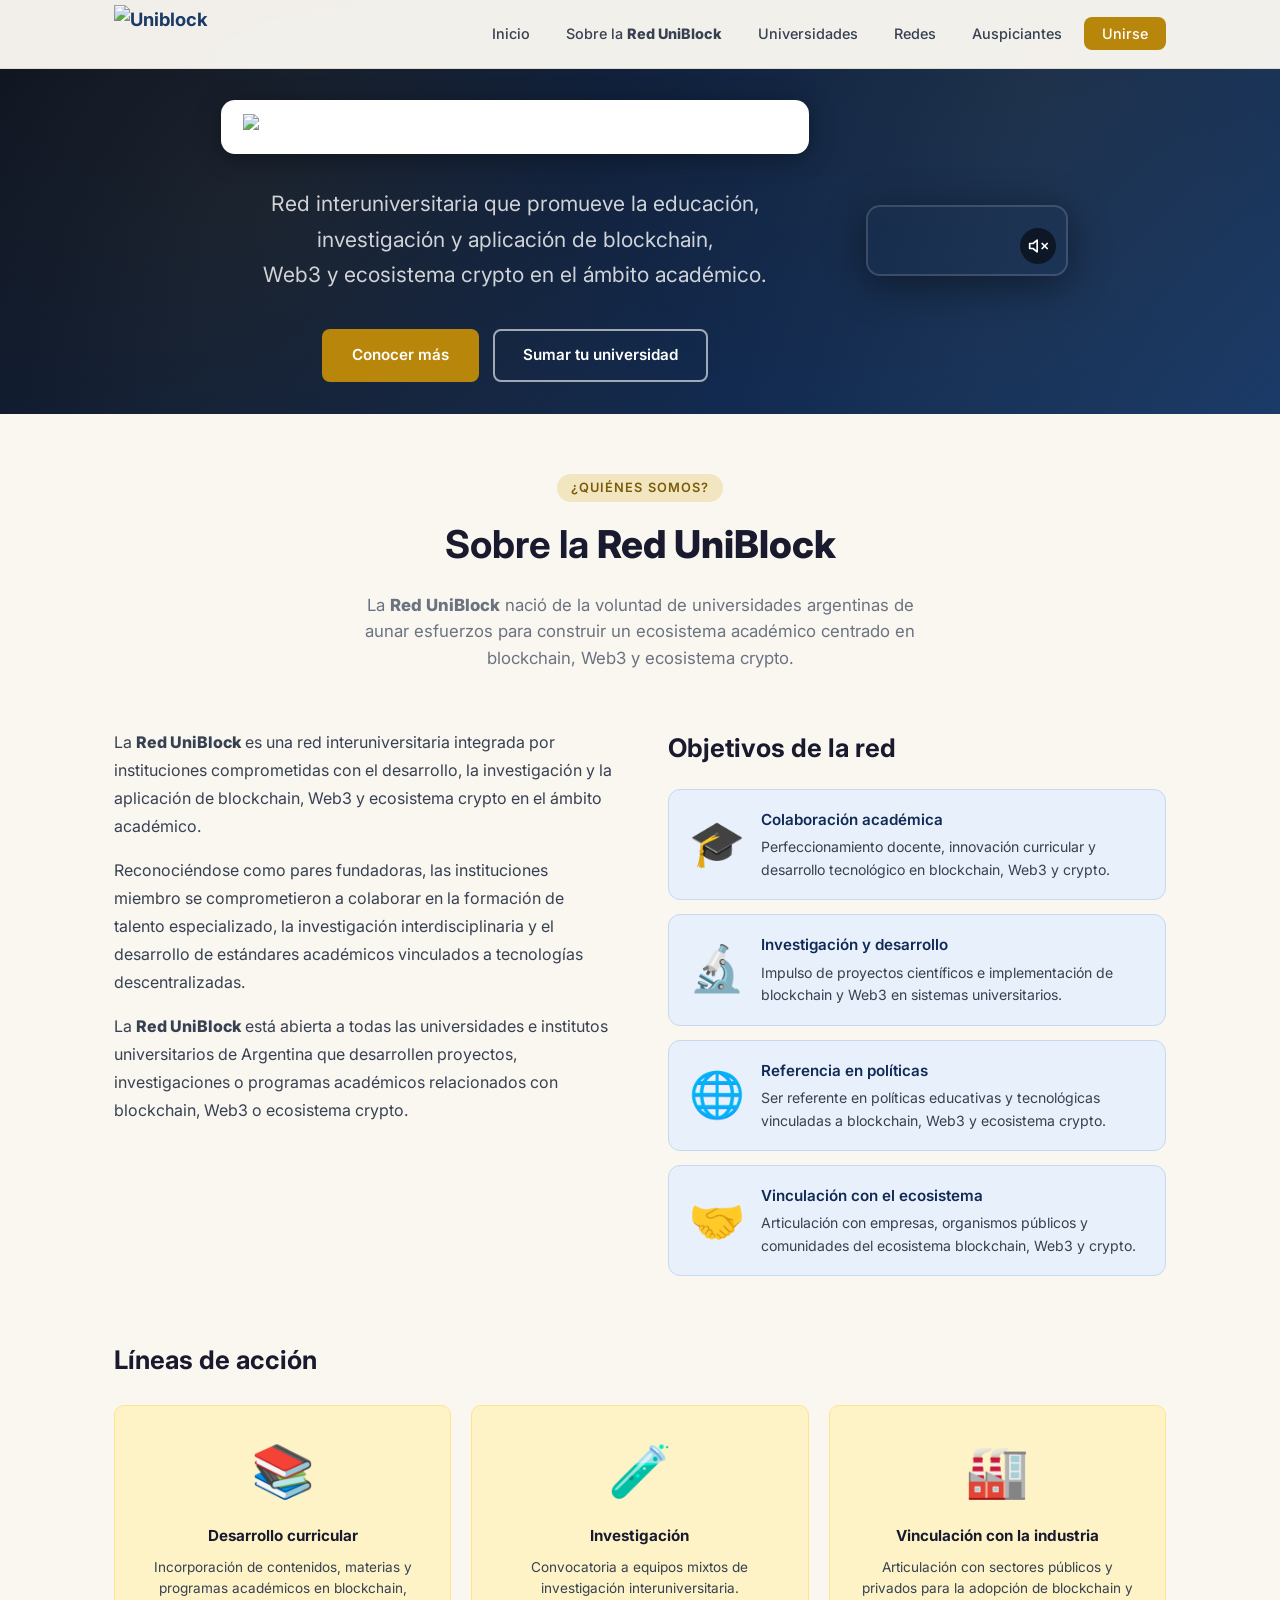
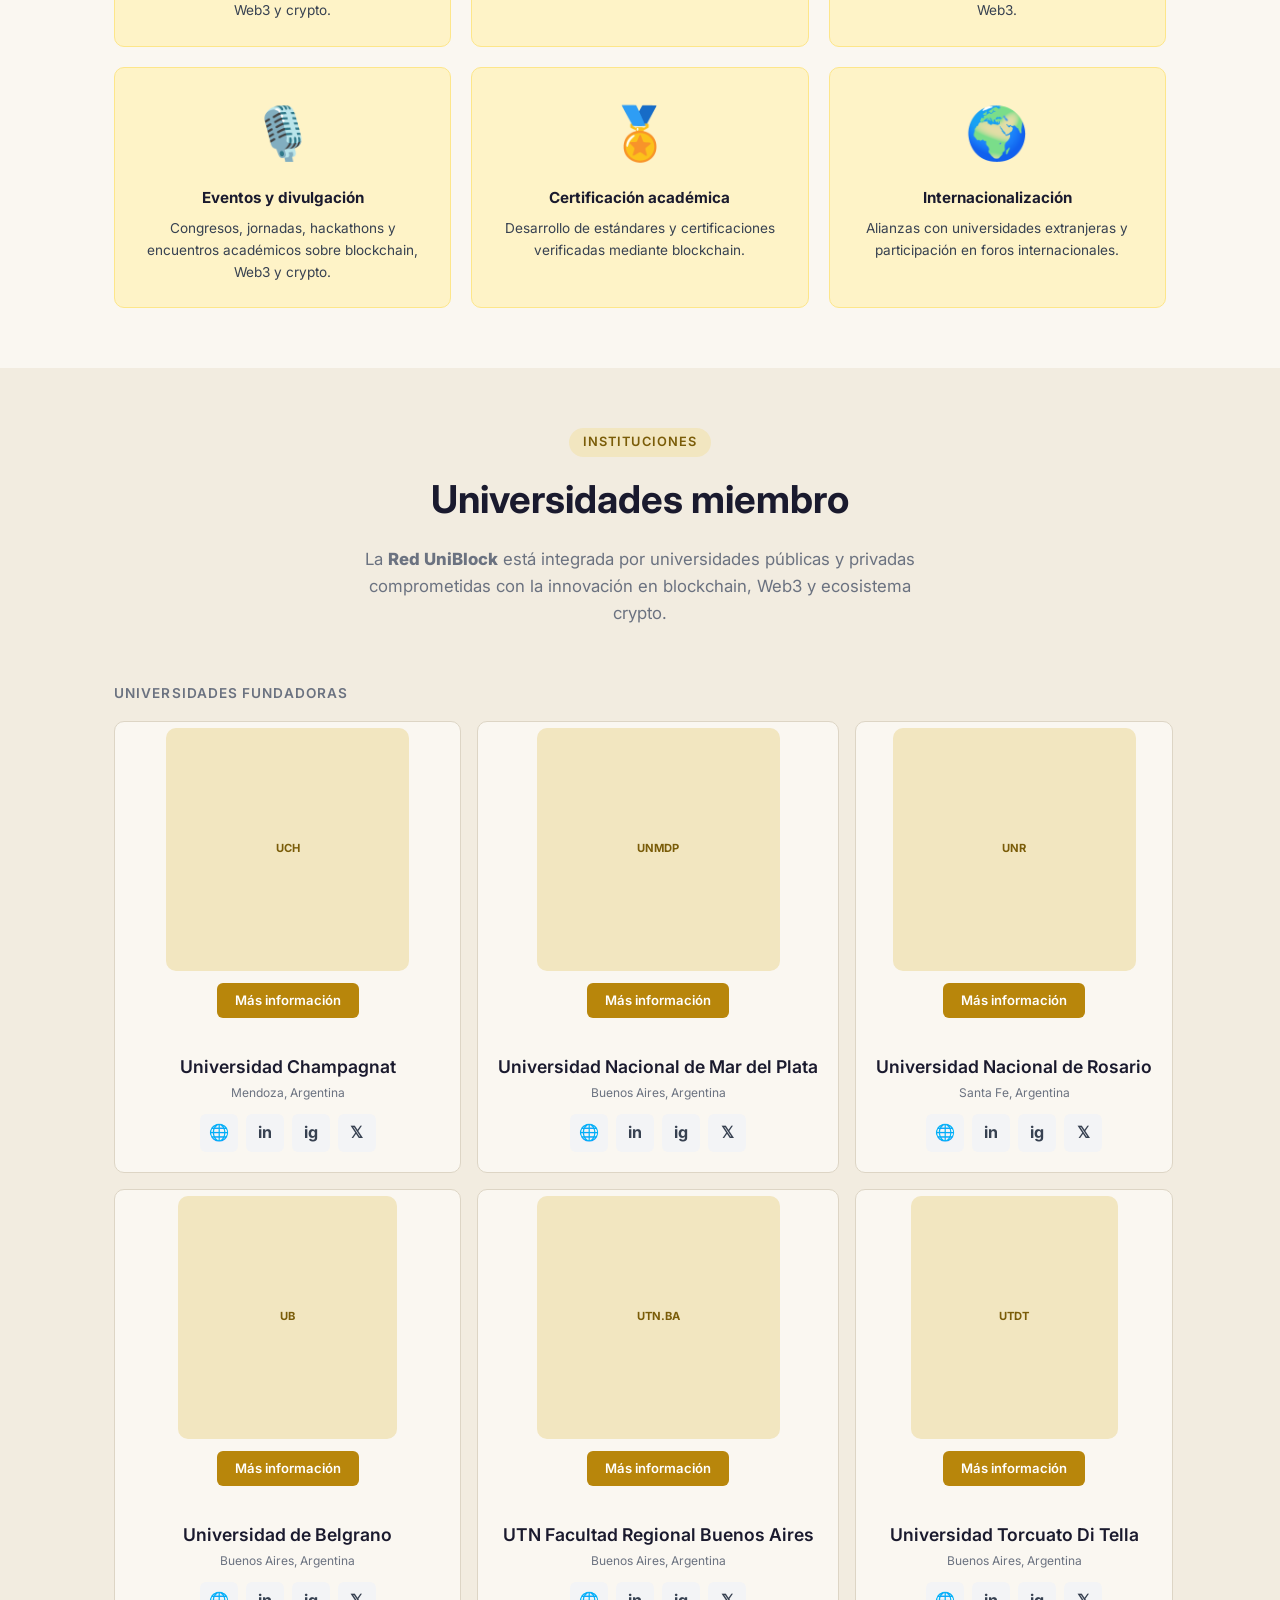
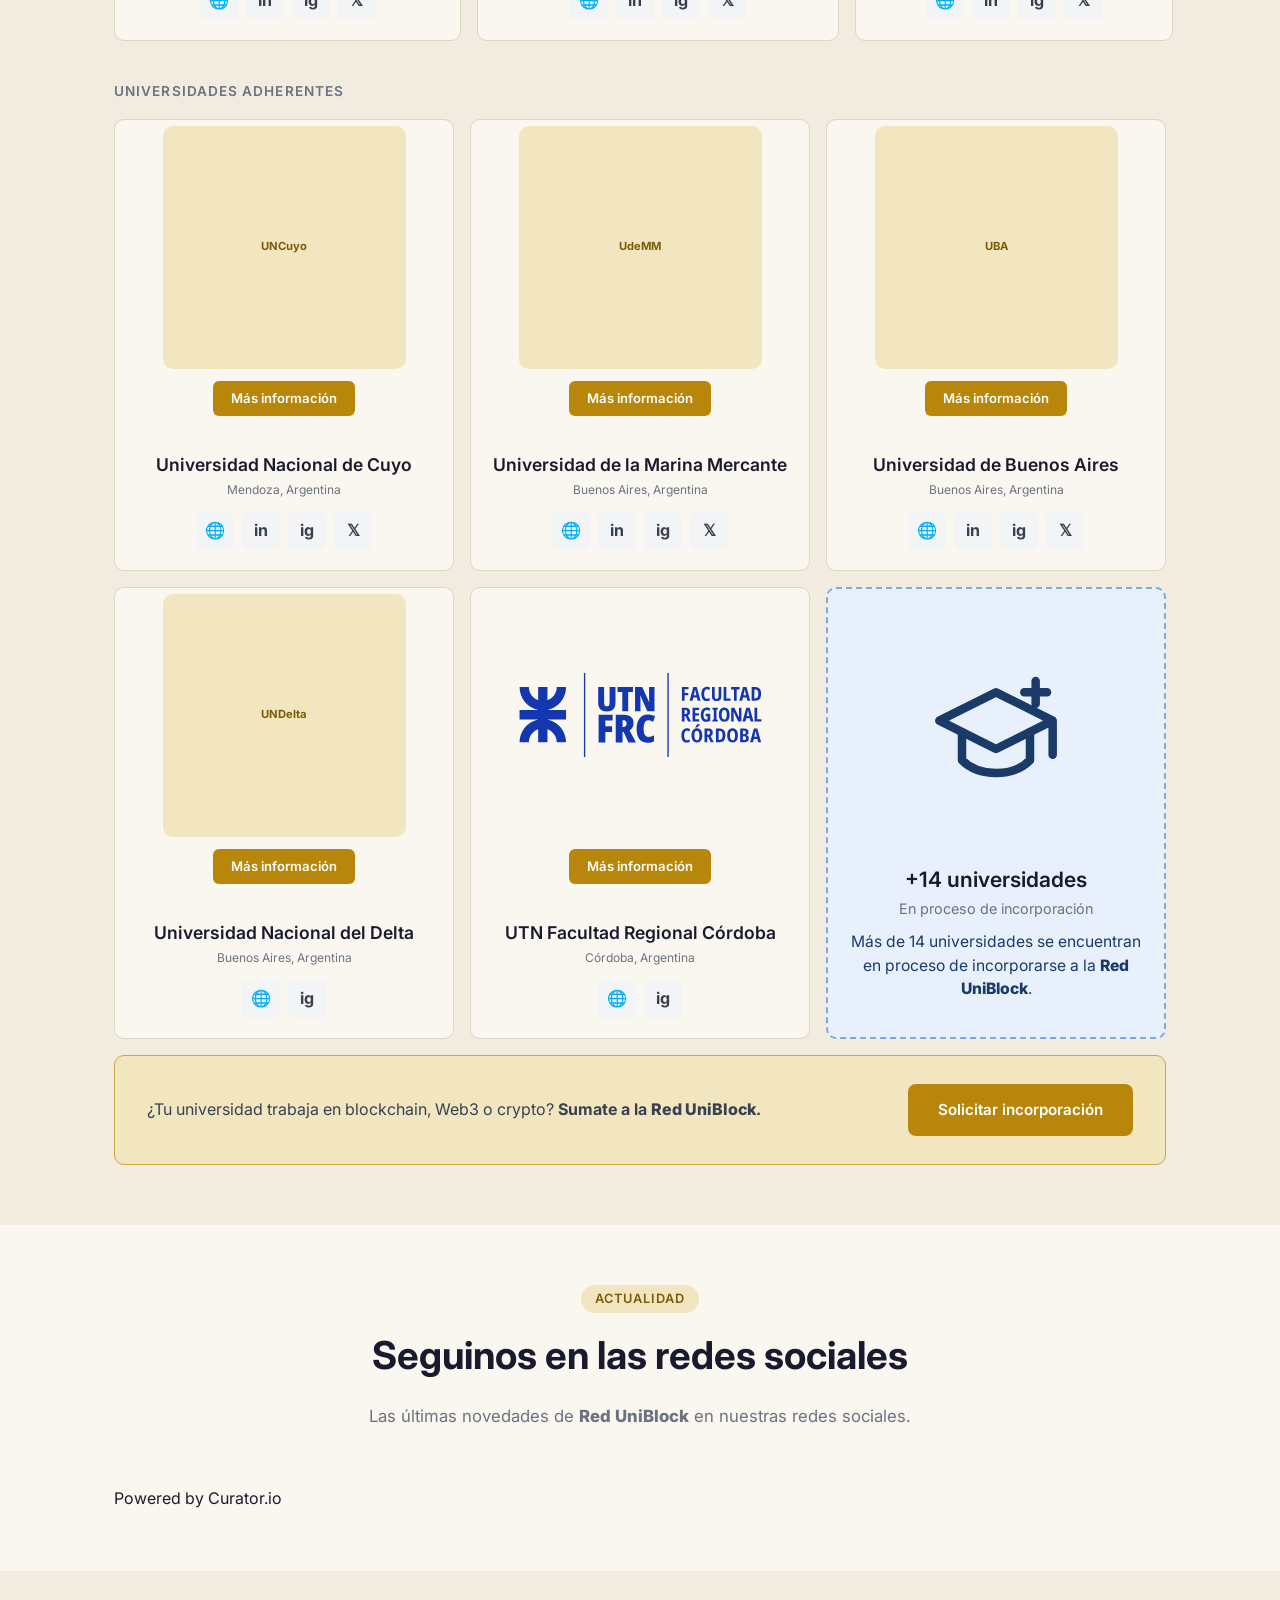
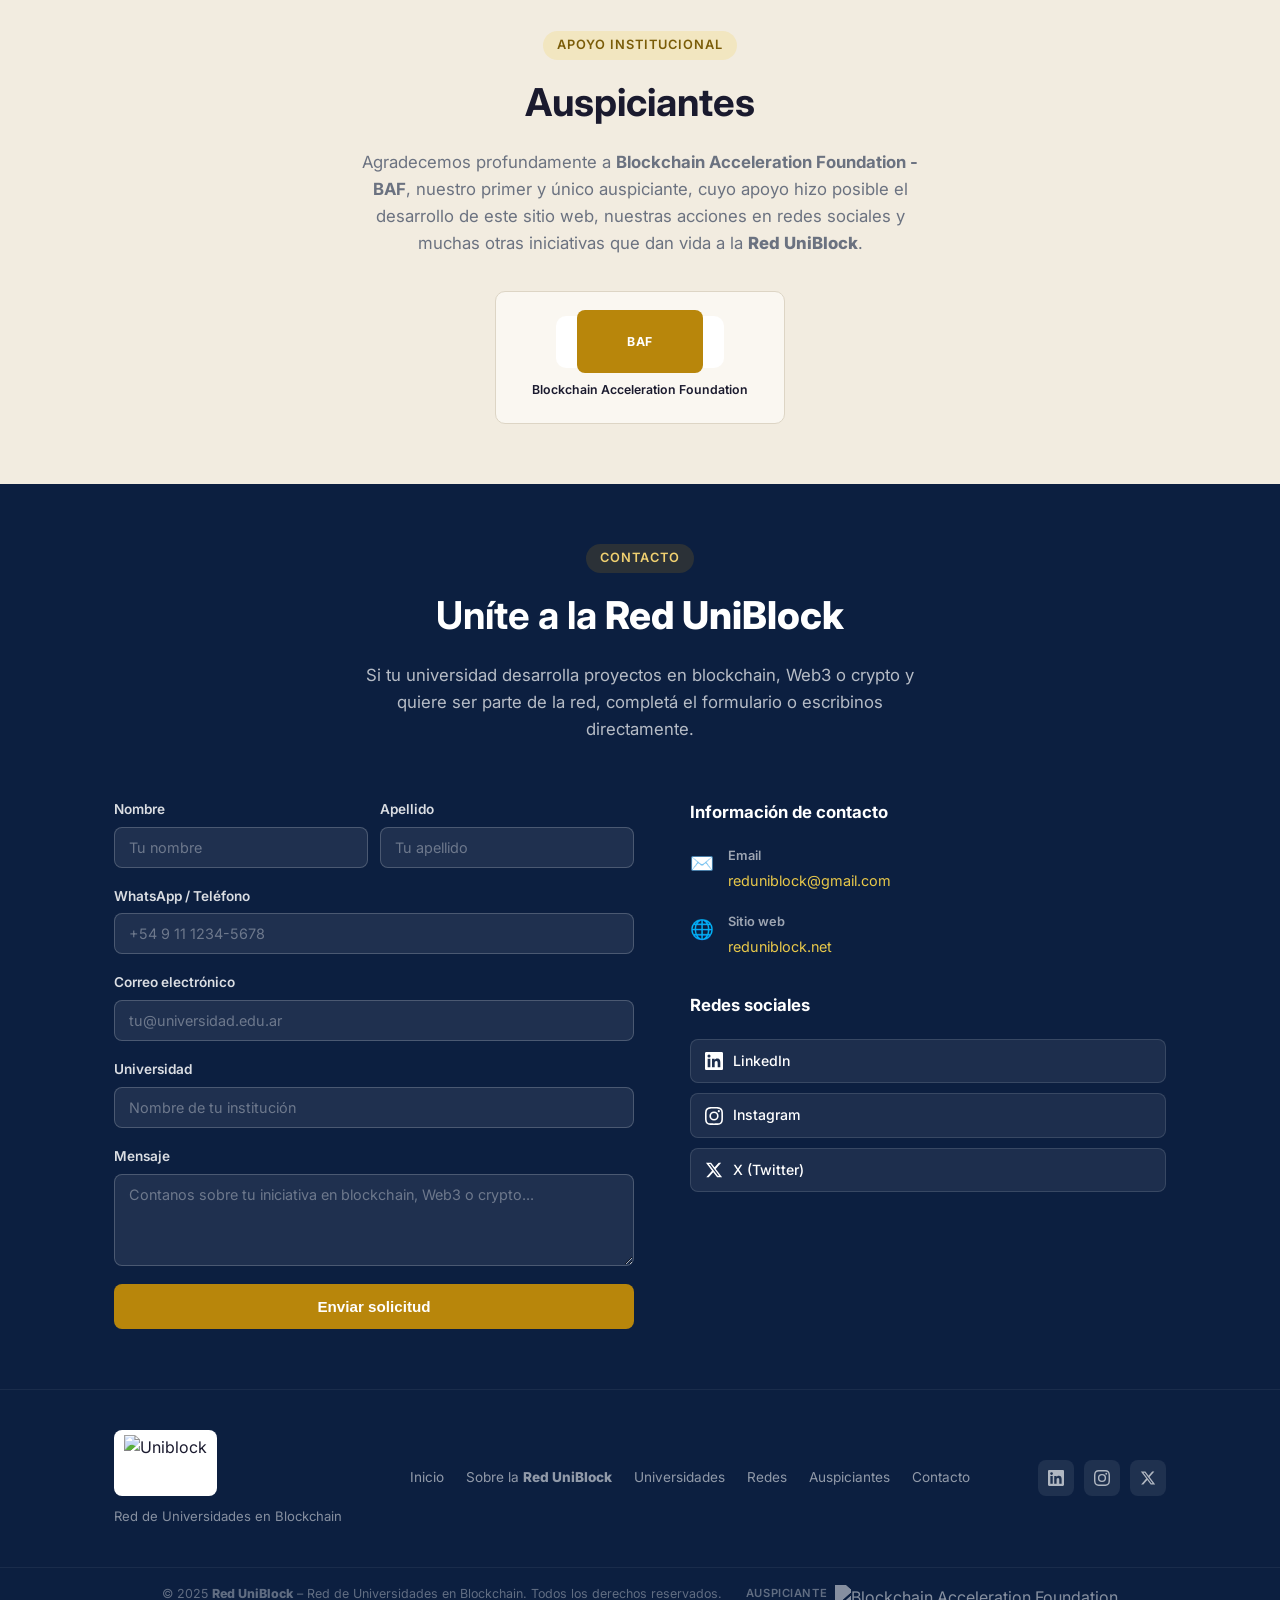
==== commit 8cb69c5b: "Agregar UTN Facultad Regional Córdoba como universidad adherente Co-Authored-By: Claude Sonnet 4.6 <" ====
--- a/index.html
+++ b/index.html
@@ -378,6 +378,23 @@
           </div>
         </div>
 
+        <!-- UTN FRC -->
+        <div class="uni-card">
+          <a href="https://www.frc.utn.edu.ar" target="_blank" rel="noopener" class="uni-logo-wrap">
+            <img src="logos/utnfrc.svg" alt="UTN FRC" class="uni-logo" onerror="this.style.display='none';this.nextElementSibling.style.display='flex'" />
+            <div class="uni-logo-placeholder" style="display:none">UTN FRC</div>
+          </a>
+          <div class="uni-info">
+            <a href="https://www.frc.utn.edu.ar" target="_blank" rel="noopener" class="uni-more-btn">Más información</a>
+            <h4>UTN Facultad Regional Córdoba</h4>
+            <span class="uni-location">Córdoba, Argentina</span>
+            <div class="uni-social">
+              <a href="https://www.frc.utn.edu.ar" target="_blank" rel="noopener" title="Sitio web">🌐</a>
+              <a href="https://www.instagram.com/utn.cordoba/" target="_blank" rel="noopener" title="Instagram">ig</a>
+            </div>
+          </div>
+        </div>
+
         <!-- En proceso -->
         <div class="uni-card uni-card-pending">
           <div class="uni-logo-wrap">
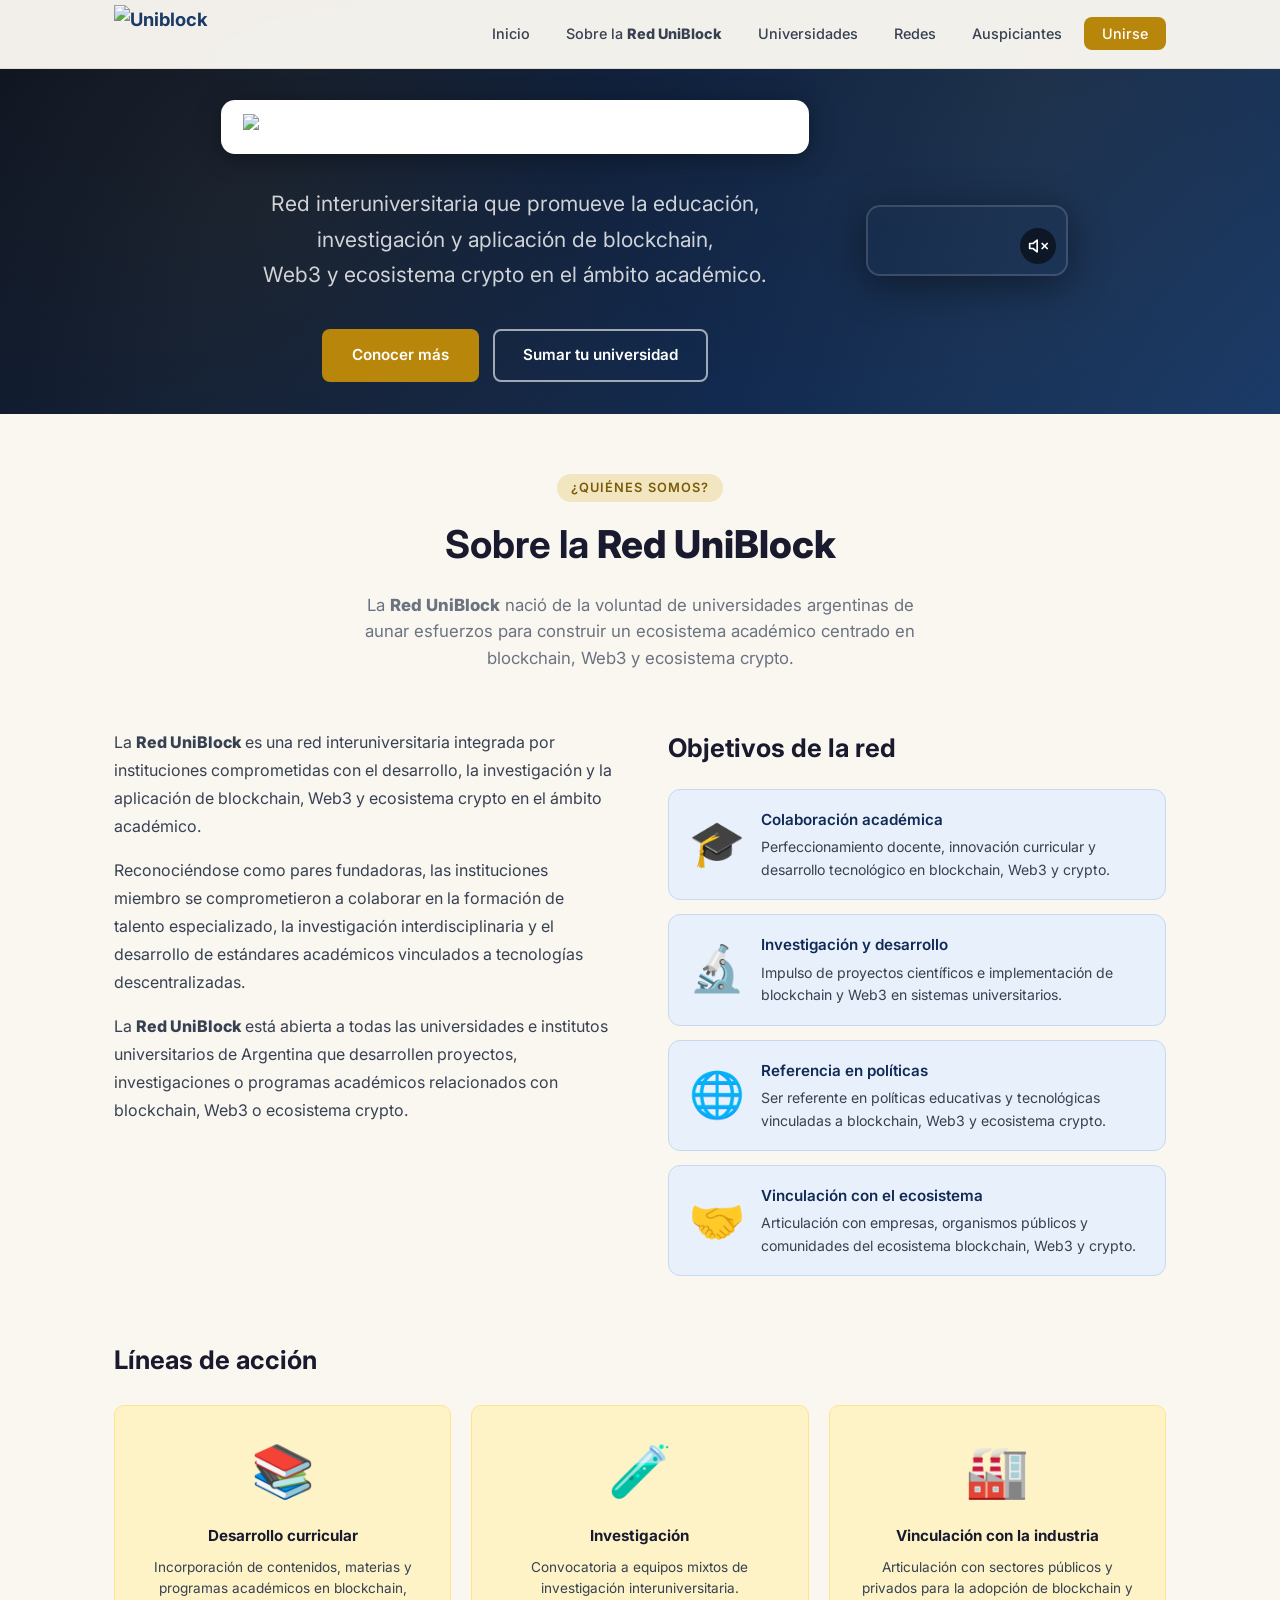
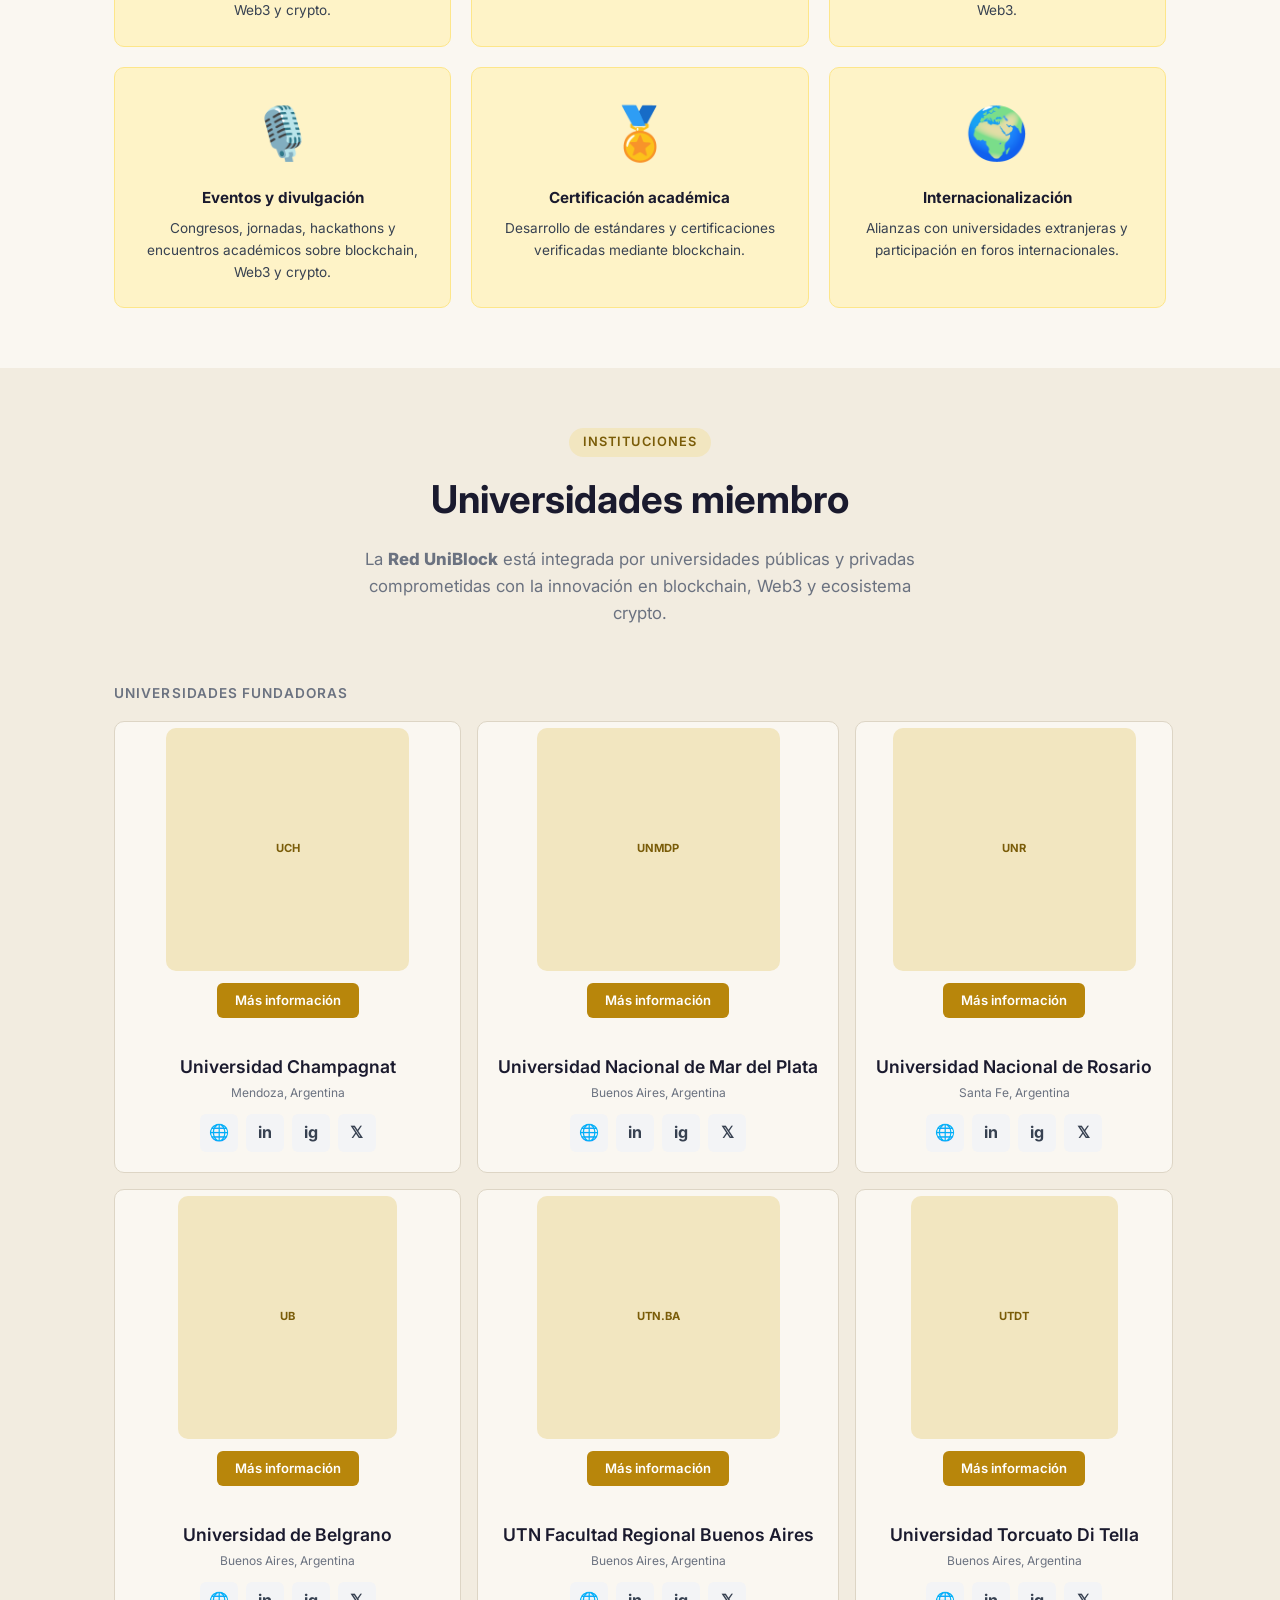
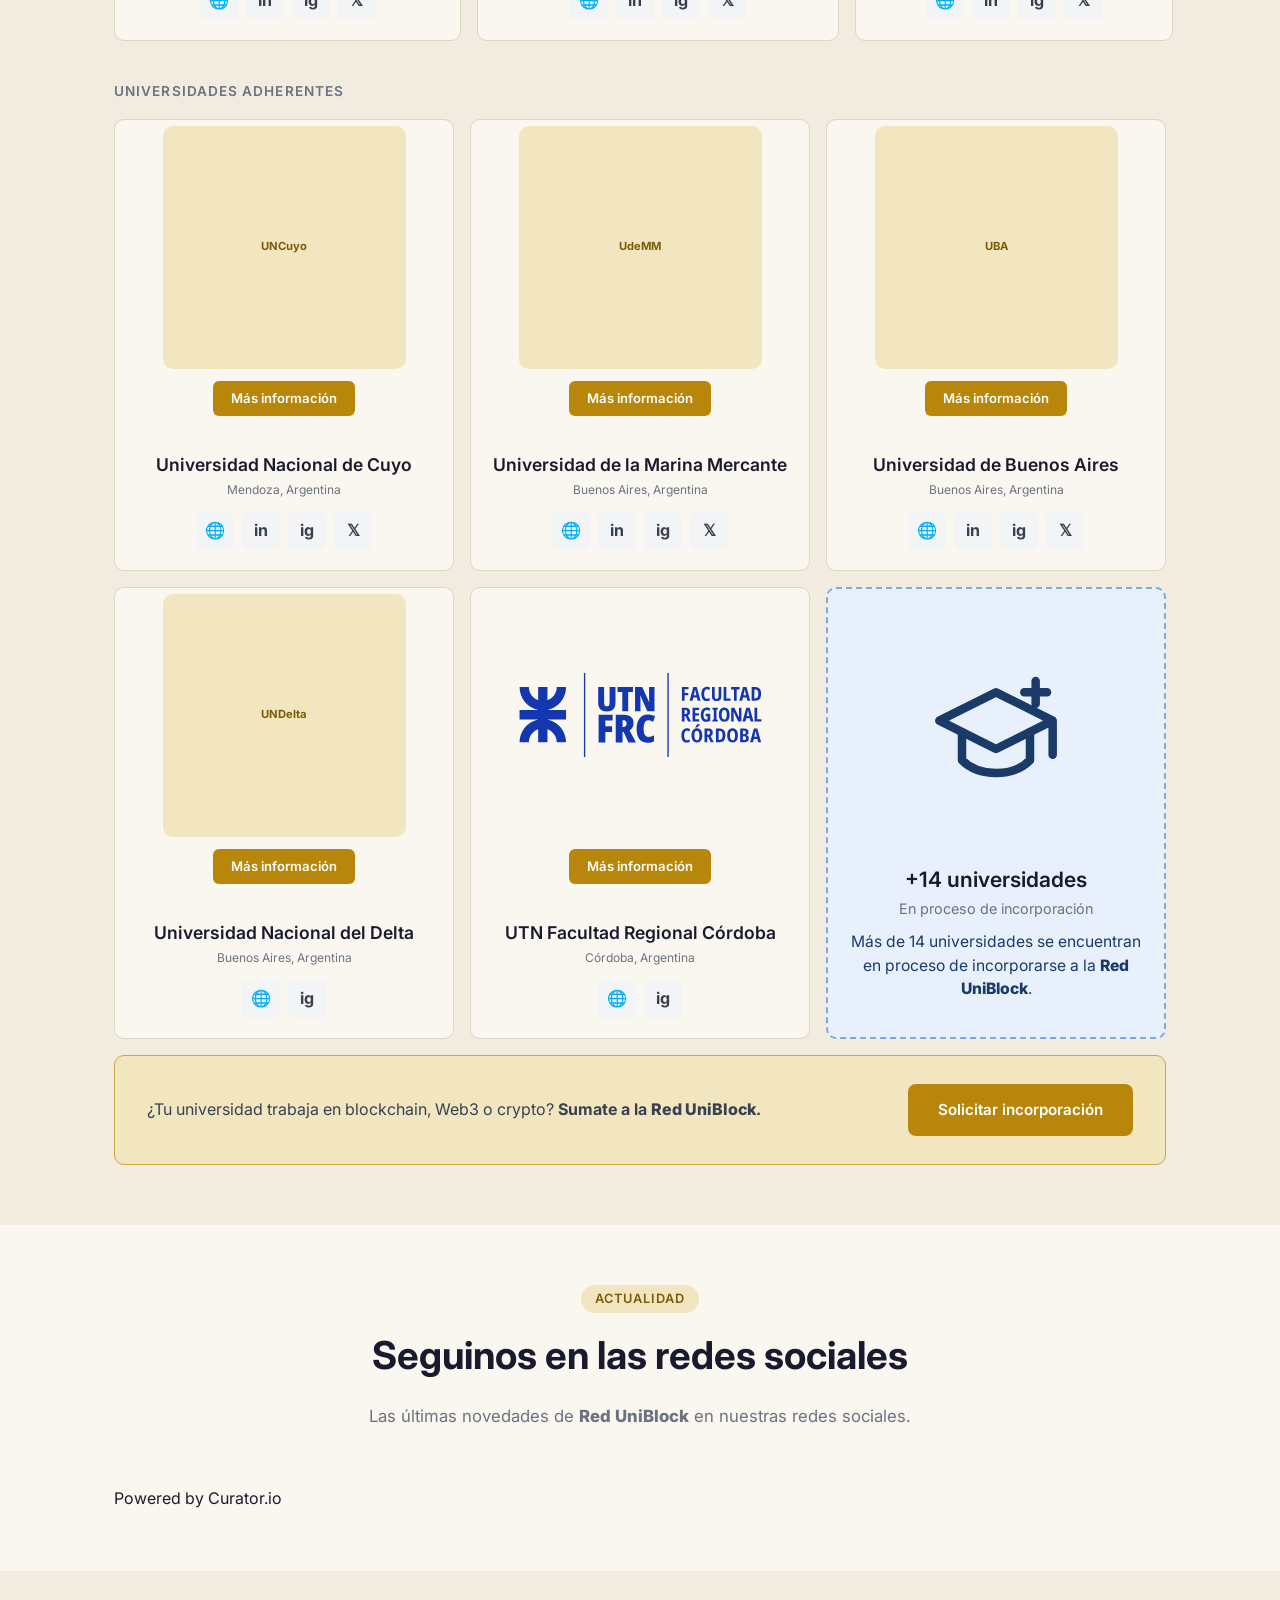
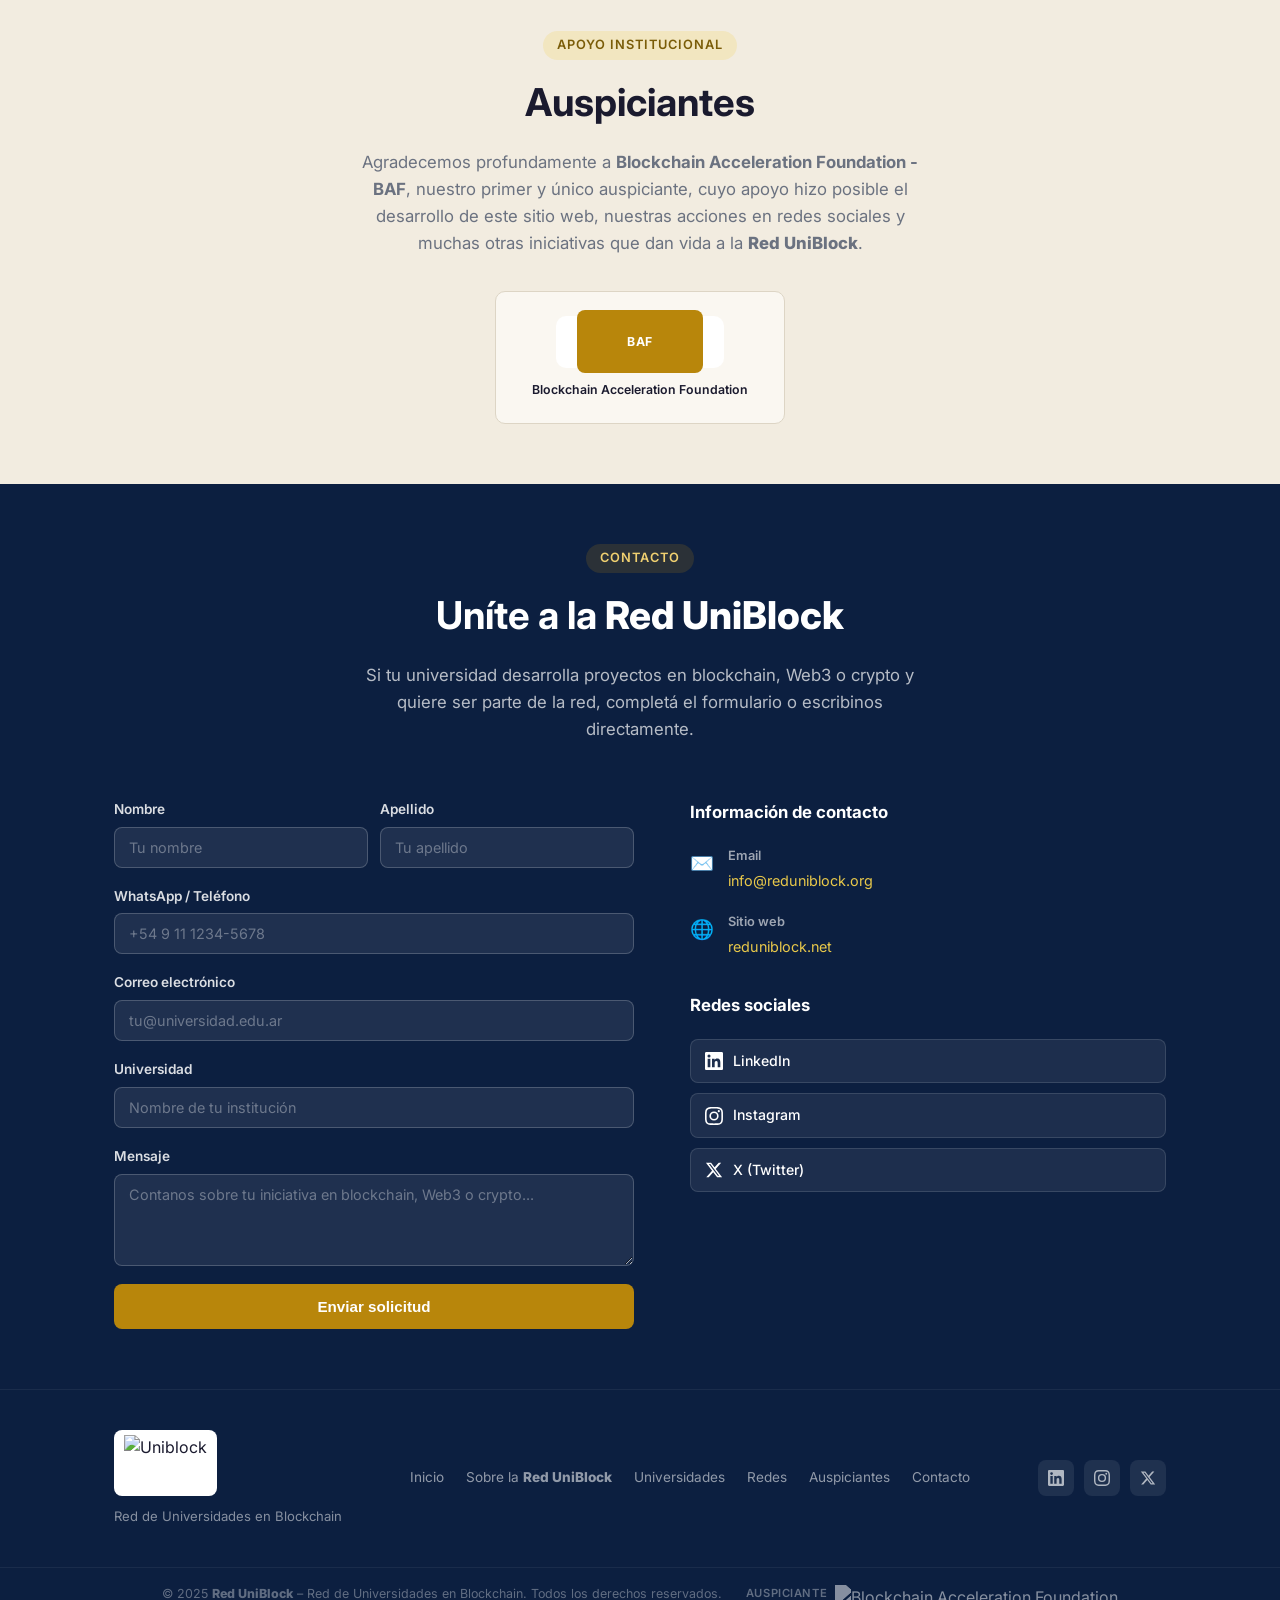
==== commit c69d91fd: "Actualizar email de contacto a info@reduniblock.org Co-Authored-By: Claude Sonnet 4.6 <noreply@anthr" ====
--- a/index.html
+++ b/index.html
@@ -512,7 +512,7 @@
             <span class="contact-icon">✉️</span>
             <div>
               <strong>Email</strong>
-              <a href="mailto:reduniblock@gmail.com">reduniblock@gmail.com</a>
+              <a href="mailto:info@reduniblock.org">info@reduniblock.org</a>
             </div>
           </div>
           <div class="contact-item">
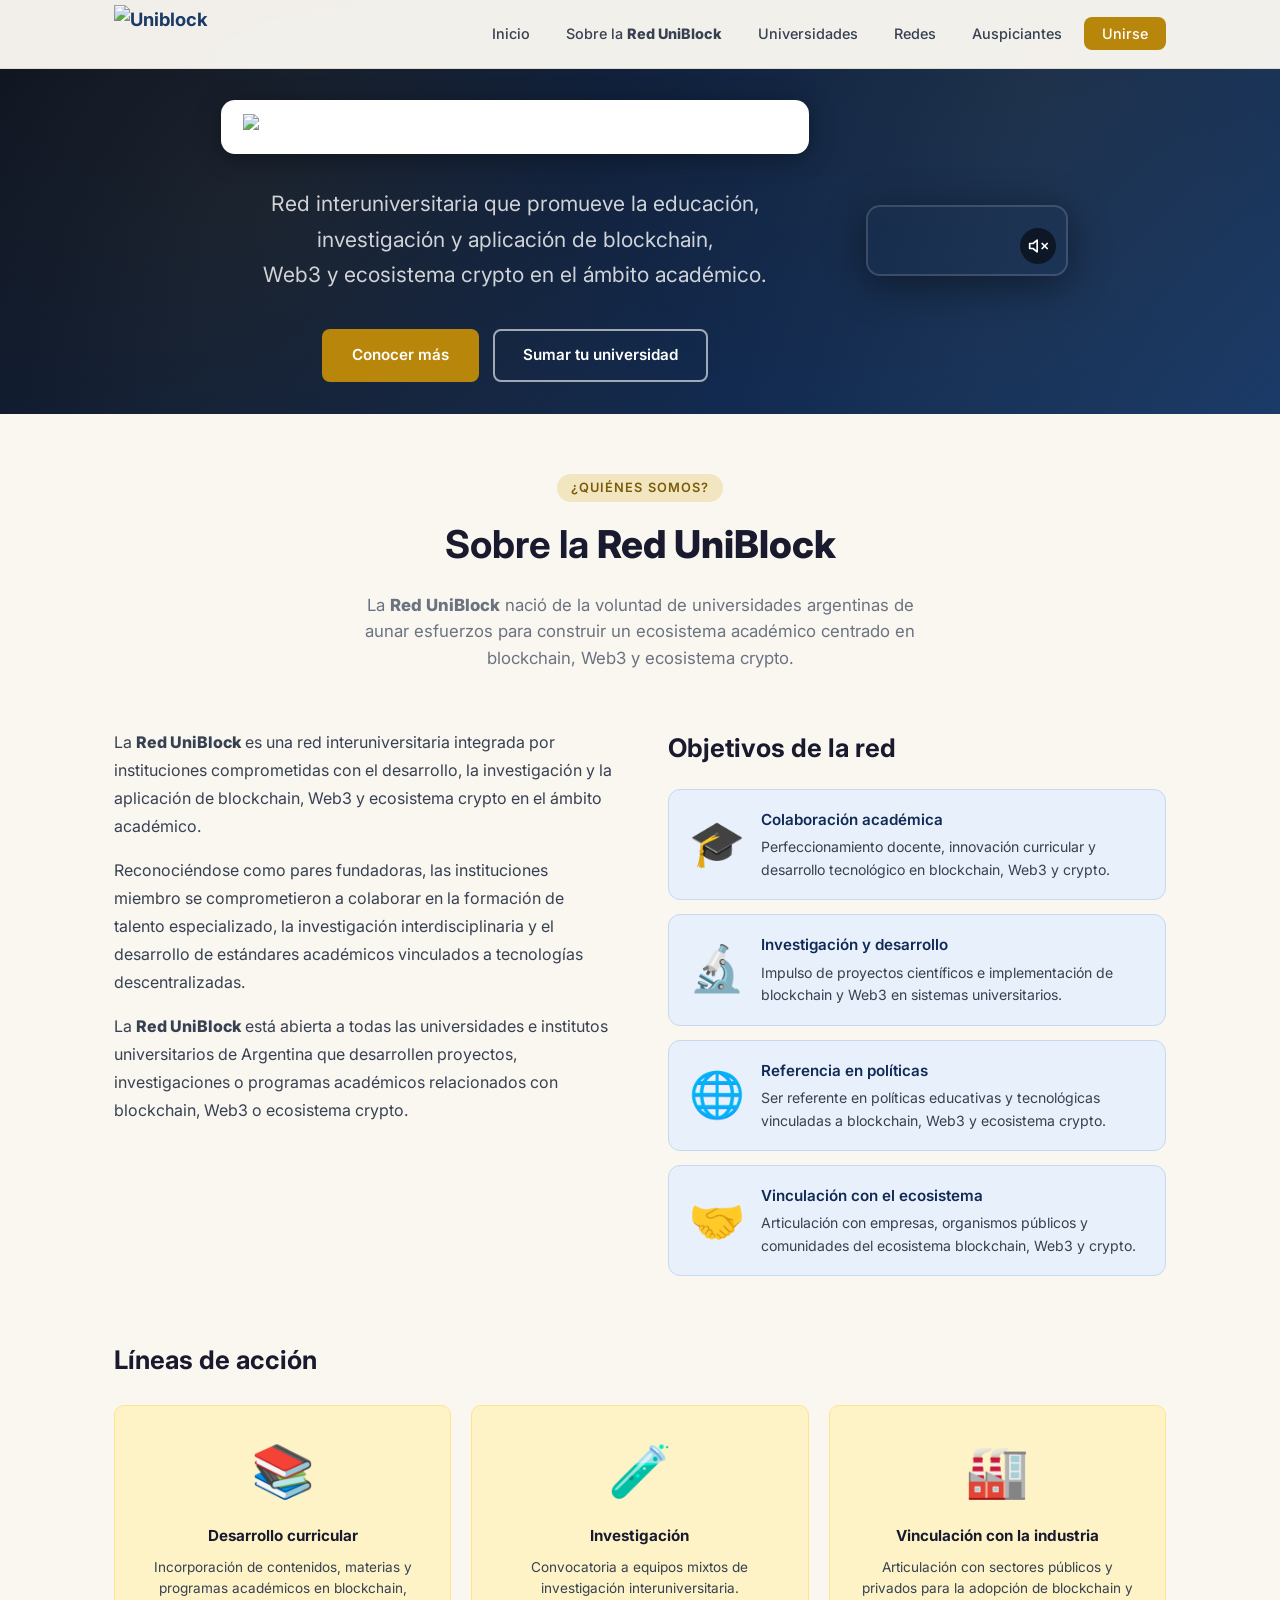
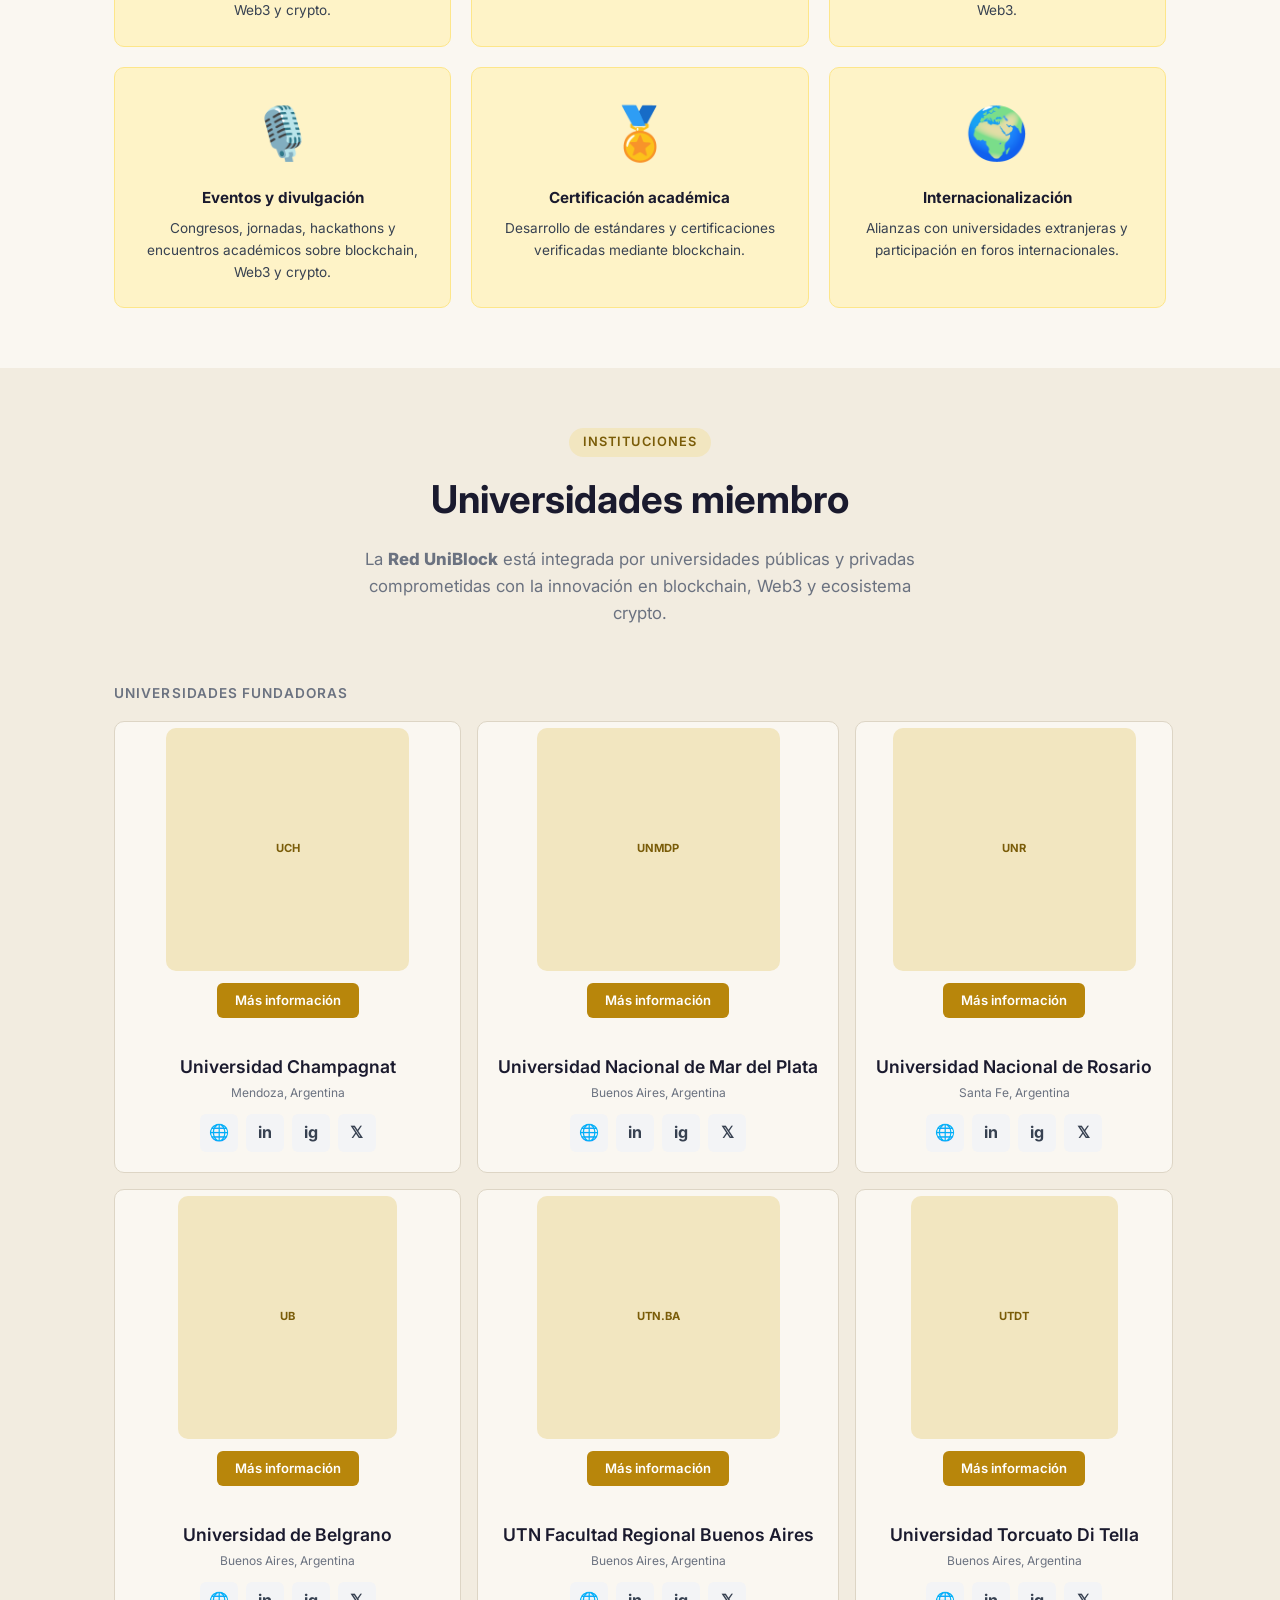
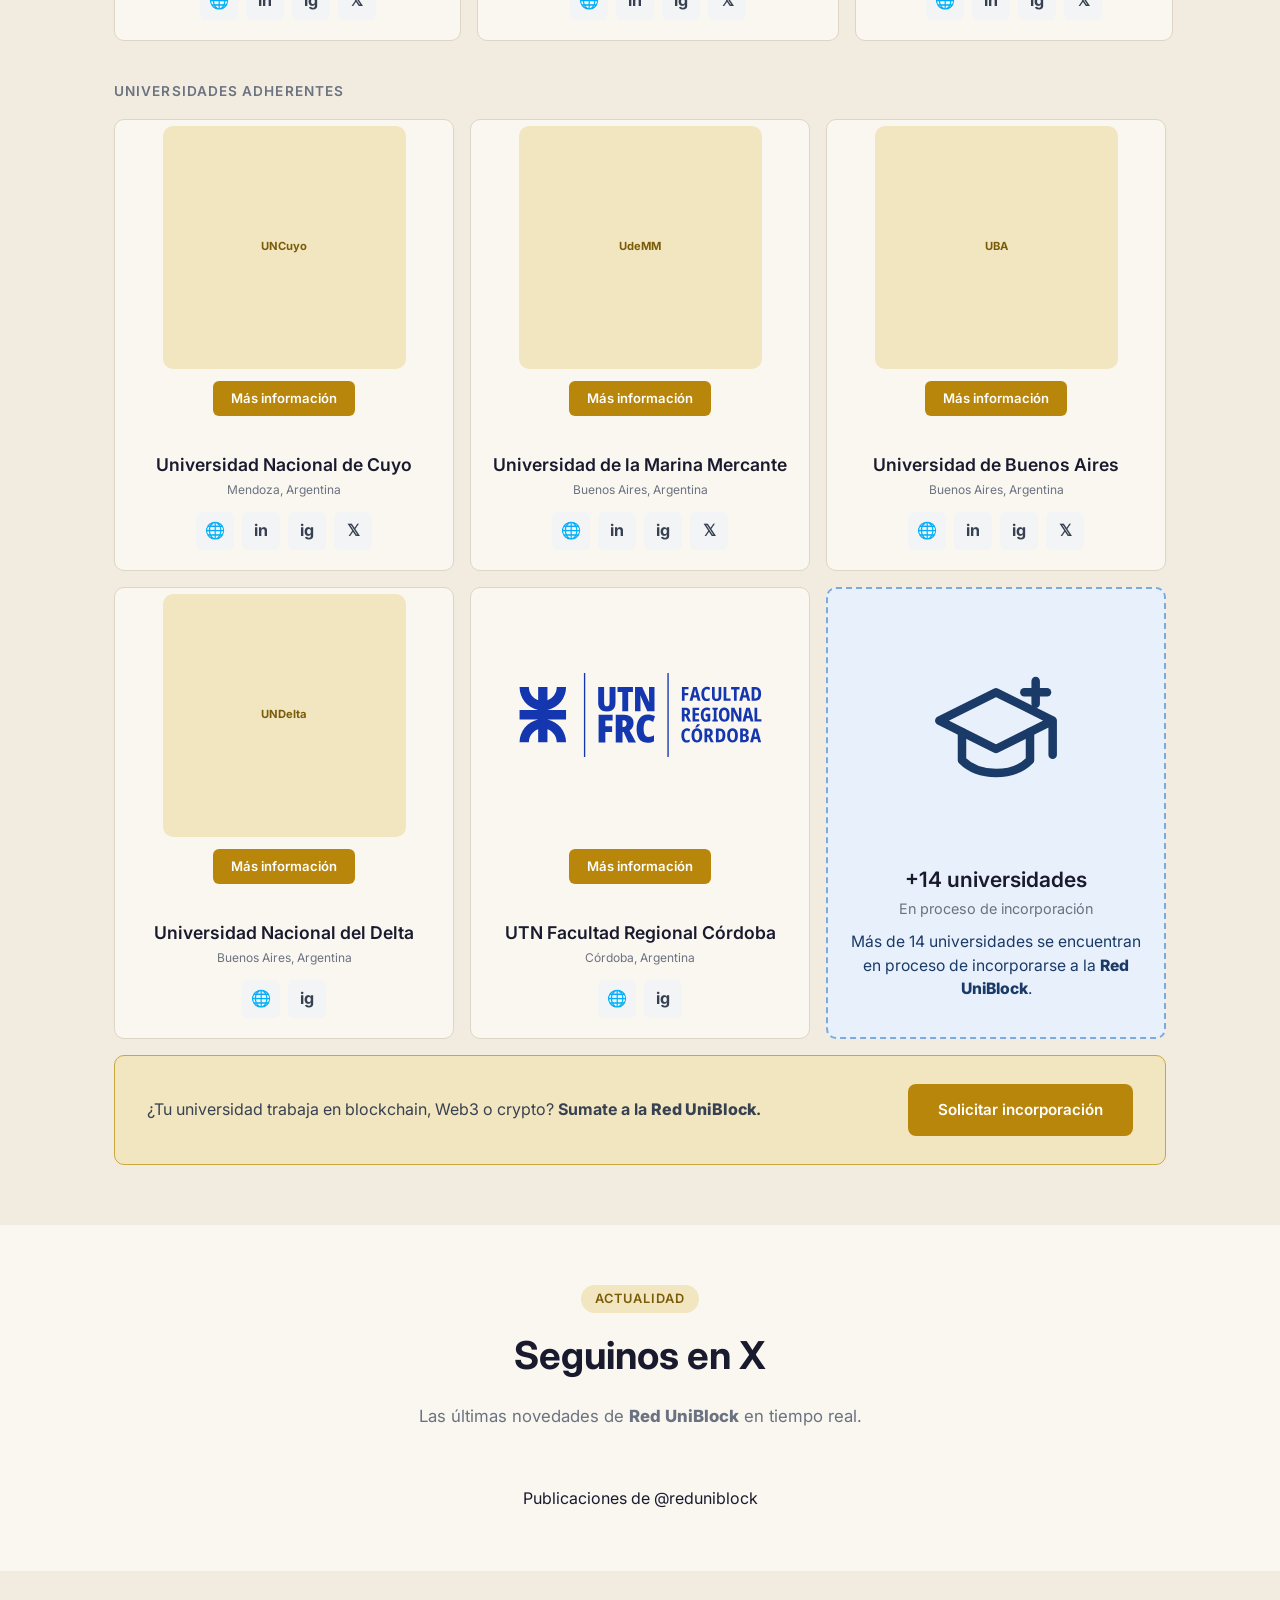
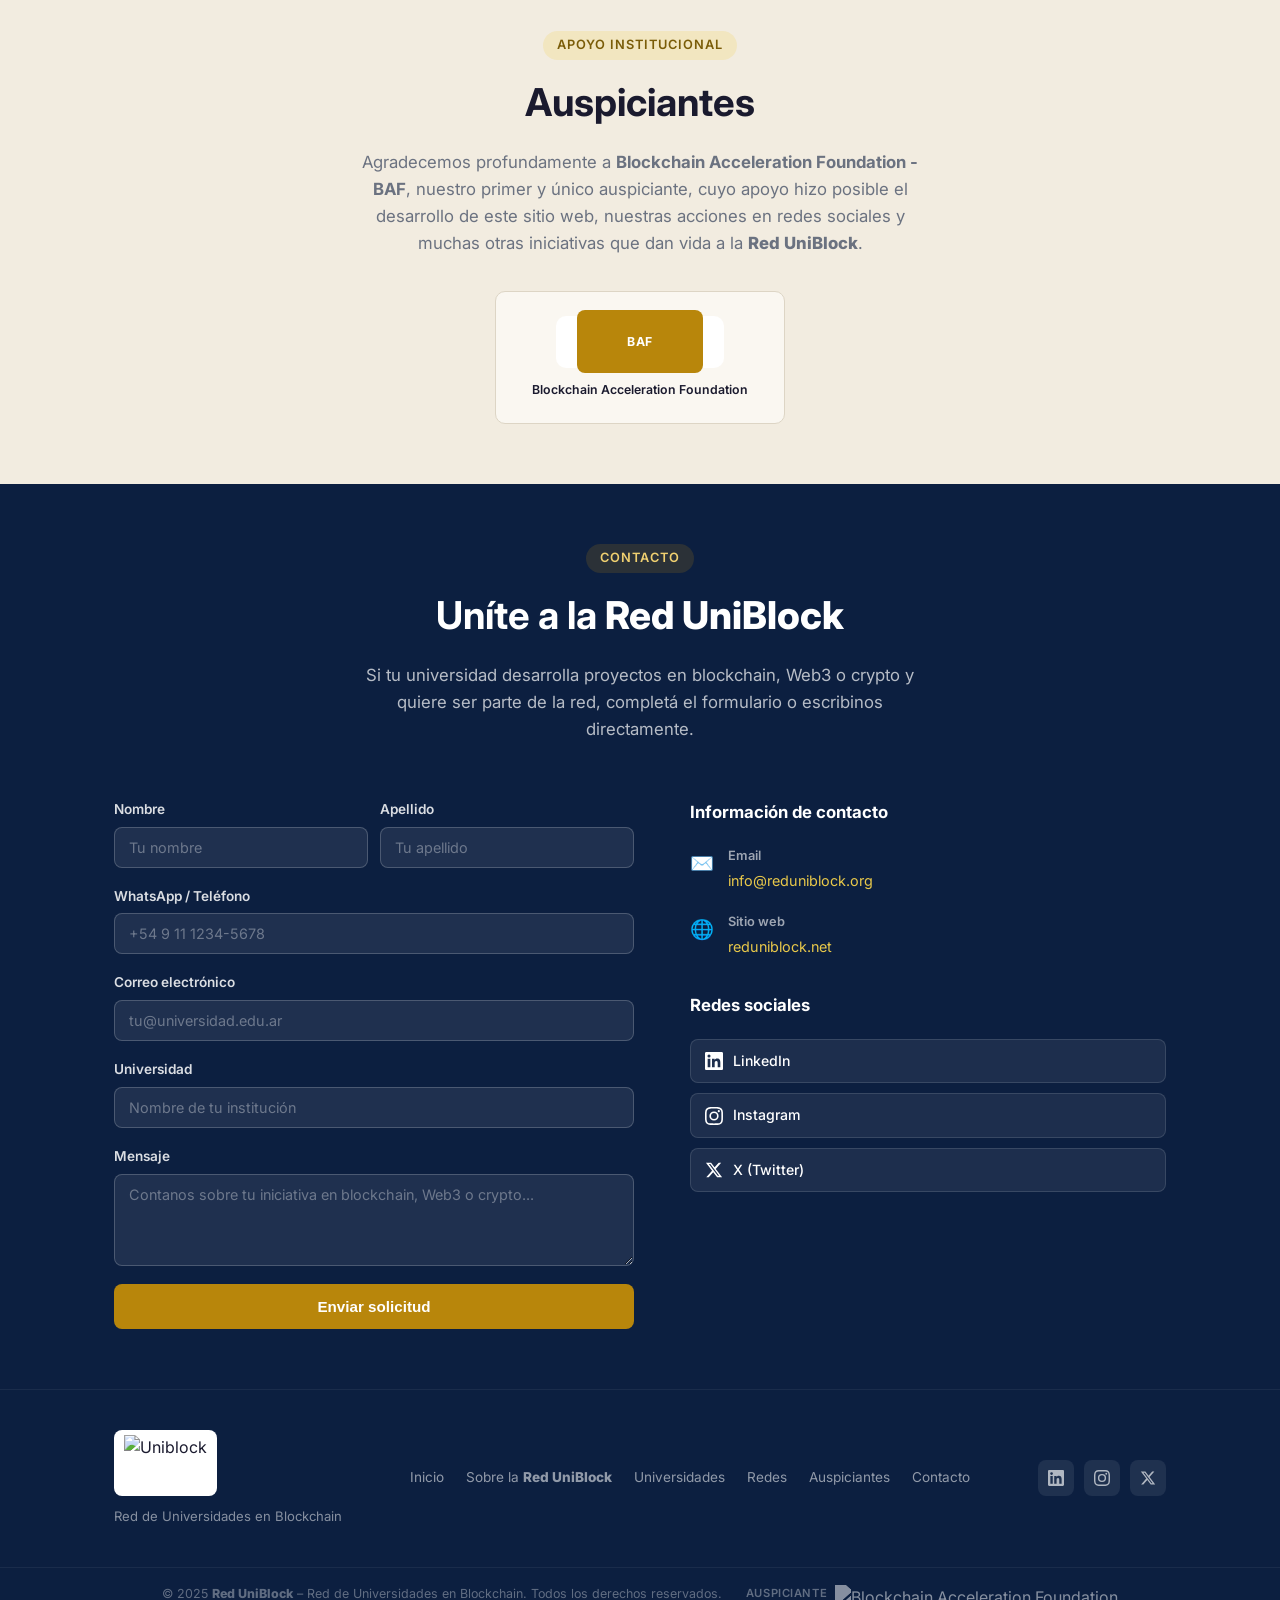
==== commit 0a85a896: "Reemplazar Curator.io por widget oficial de X para feed de redes sociales Co-Authored-By: Claude Son" ====
--- a/index.html
+++ b/index.html
@@ -428,18 +428,21 @@
     <div class="container">
       <div class="section-header">
         <span class="section-tag">Actualidad</span>
-        <h2>Seguinos en las redes sociales</h2>
-        <p class="section-desc">Las últimas novedades de <span class="brand-uni">Red Uni</span><span class="brand-block">Block</span> en nuestras redes sociales.</p>
-      </div>
-
-      <div id="curator-feed-default-feed-layout"><a href="https://curator.io" target="_blank" class="crt-logo crt-tag">Powered by Curator.io</a></div>
-      <script type="text/javascript">
-        (function(){
-          var i,e,d=document,s="script";i=d.createElement("script");i.async=1;i.charset="UTF-8";
-          i.src="https://cdn.curator.io/published/241f8bbe-fd75-4a18-b93a-fa1b73fcbda5.js";
-          e=d.getElementsByTagName(s)[0];e.parentNode.insertBefore(i, e);
-        })();
-      </script>
+        <h2>Seguinos en X</h2>
+        <p class="section-desc">Las últimas novedades de <span class="brand-uni">Red Uni</span><span class="brand-block">Block</span> en tiempo real.</p>
+      </div>
+
+      <div class="twitter-feed-wrap">
+        <a class="twitter-timeline"
+           data-lang="es"
+           data-theme="light"
+           data-height="600"
+           data-chrome="noheader nofooter"
+           href="https://twitter.com/reduniblock">
+          Publicaciones de @reduniblock
+        </a>
+        <script async src="https://platform.twitter.com/widgets.js" charset="utf-8"></script>
+      </div>
     </div>
   </section>
 
--- a/style.css
+++ b/style.css
@@ -429,25 +429,16 @@
 .news-card h3 { font-size: 1.05rem; font-weight: 700; margin-bottom: 12px; line-height: 1.4; }
 .news-card p { font-size: .88rem; color: var(--gray-600); line-height: 1.7; }
 
-/* Curator.io carousel nav override */
-.crt-panel-prev, .crt-panel-next {
-  width: 52px !important; height: 52px !important;
-  background-color: var(--blue-700) !important;
-  opacity: 1 !important;
-  visibility: visible !important;
-  box-shadow: 0 3px 14px rgba(0,0,0,.4) !important;
-}
-.crt-panel-prev { left: 6px !important; }
-.crt-panel-next { right: 6px !important; }
-.crt-panel-prev:hover, .crt-panel-next:hover,
-.crt-panel-prev:focus, .crt-panel-next:focus {
-  background-color: var(--blue-500) !important;
-  opacity: 1 !important;
-}
-.crt-panel-prev svg, .crt-panel-next svg {
-  color: var(--white) !important;
-  height: 24px !important;
-  opacity: 1 !important;
+/* X/Twitter timeline embed */
+.twitter-feed-wrap {
+  display: flex;
+  justify-content: center;
+  width: 100%;
+}
+.twitter-feed-wrap iframe {
+  border-radius: 12px;
+  max-width: 550px;
+  width: 100%;
 }
 
 /* === CONTACT === */
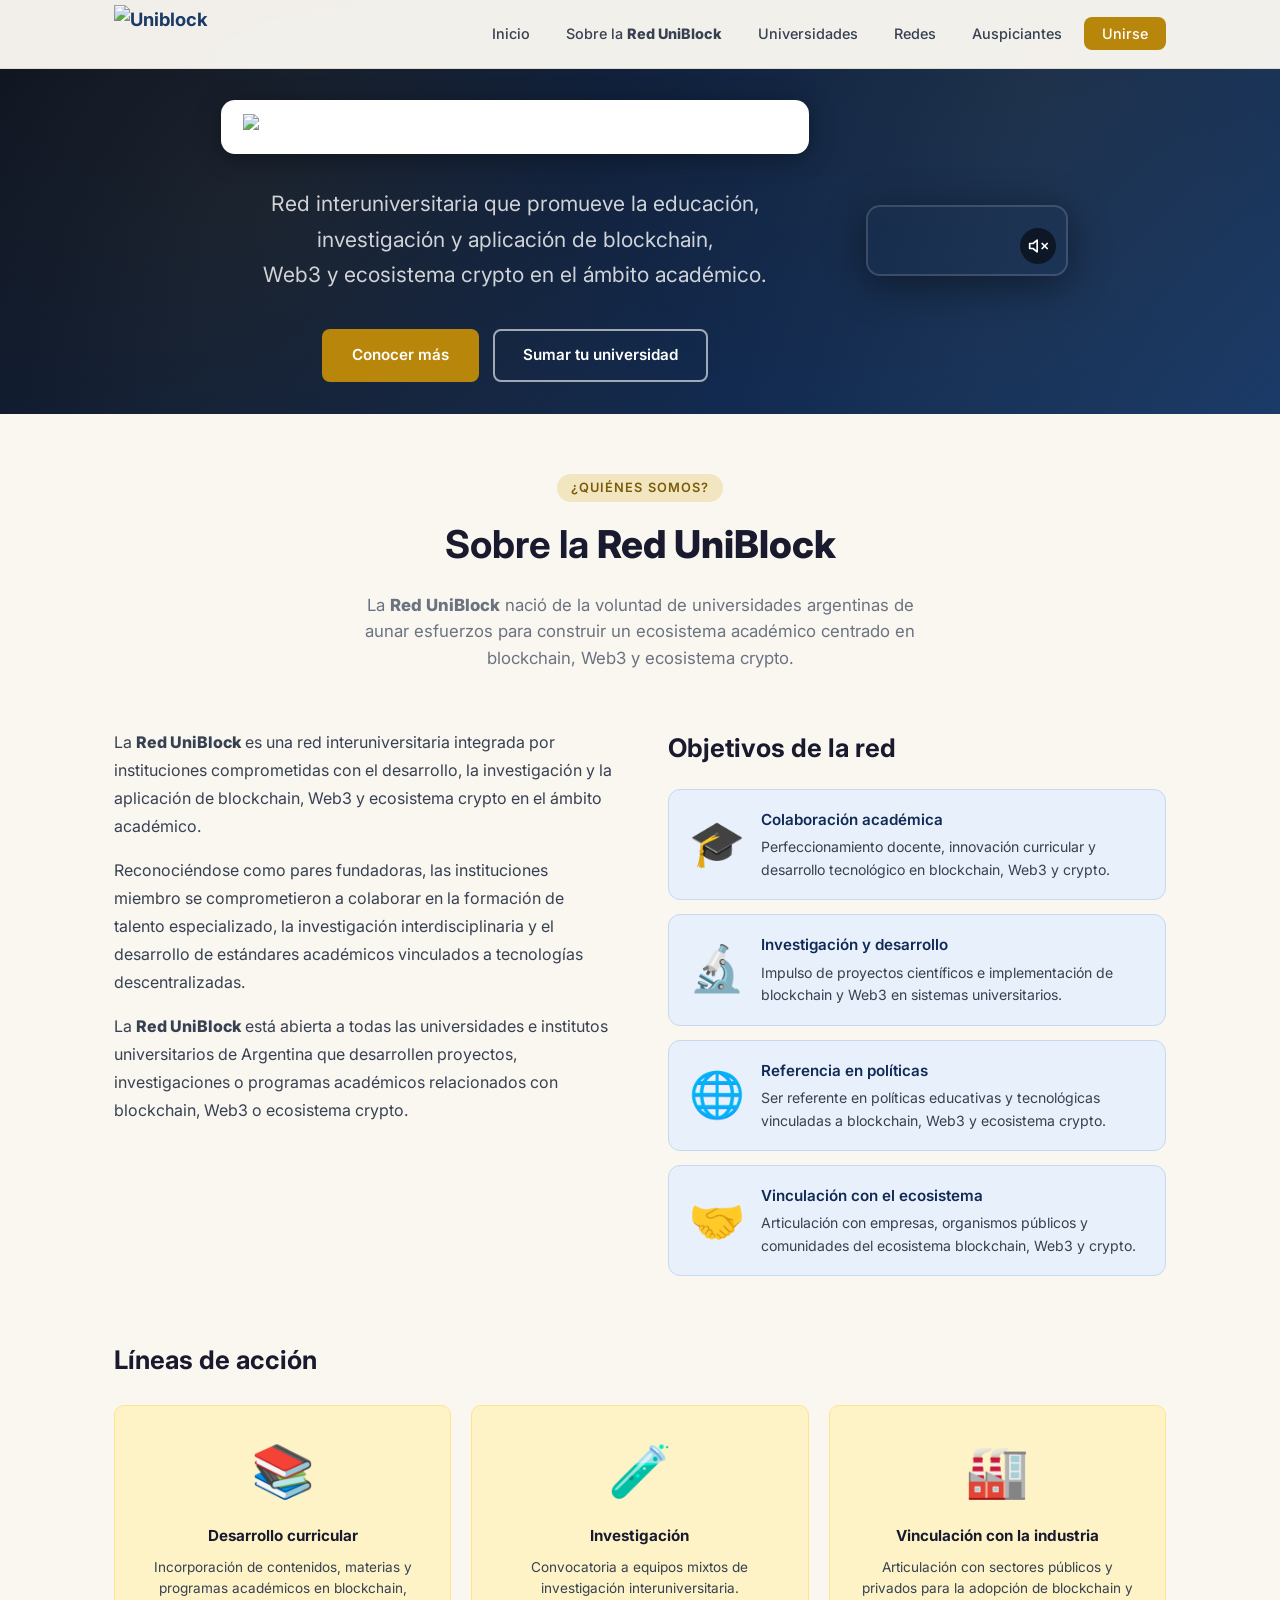
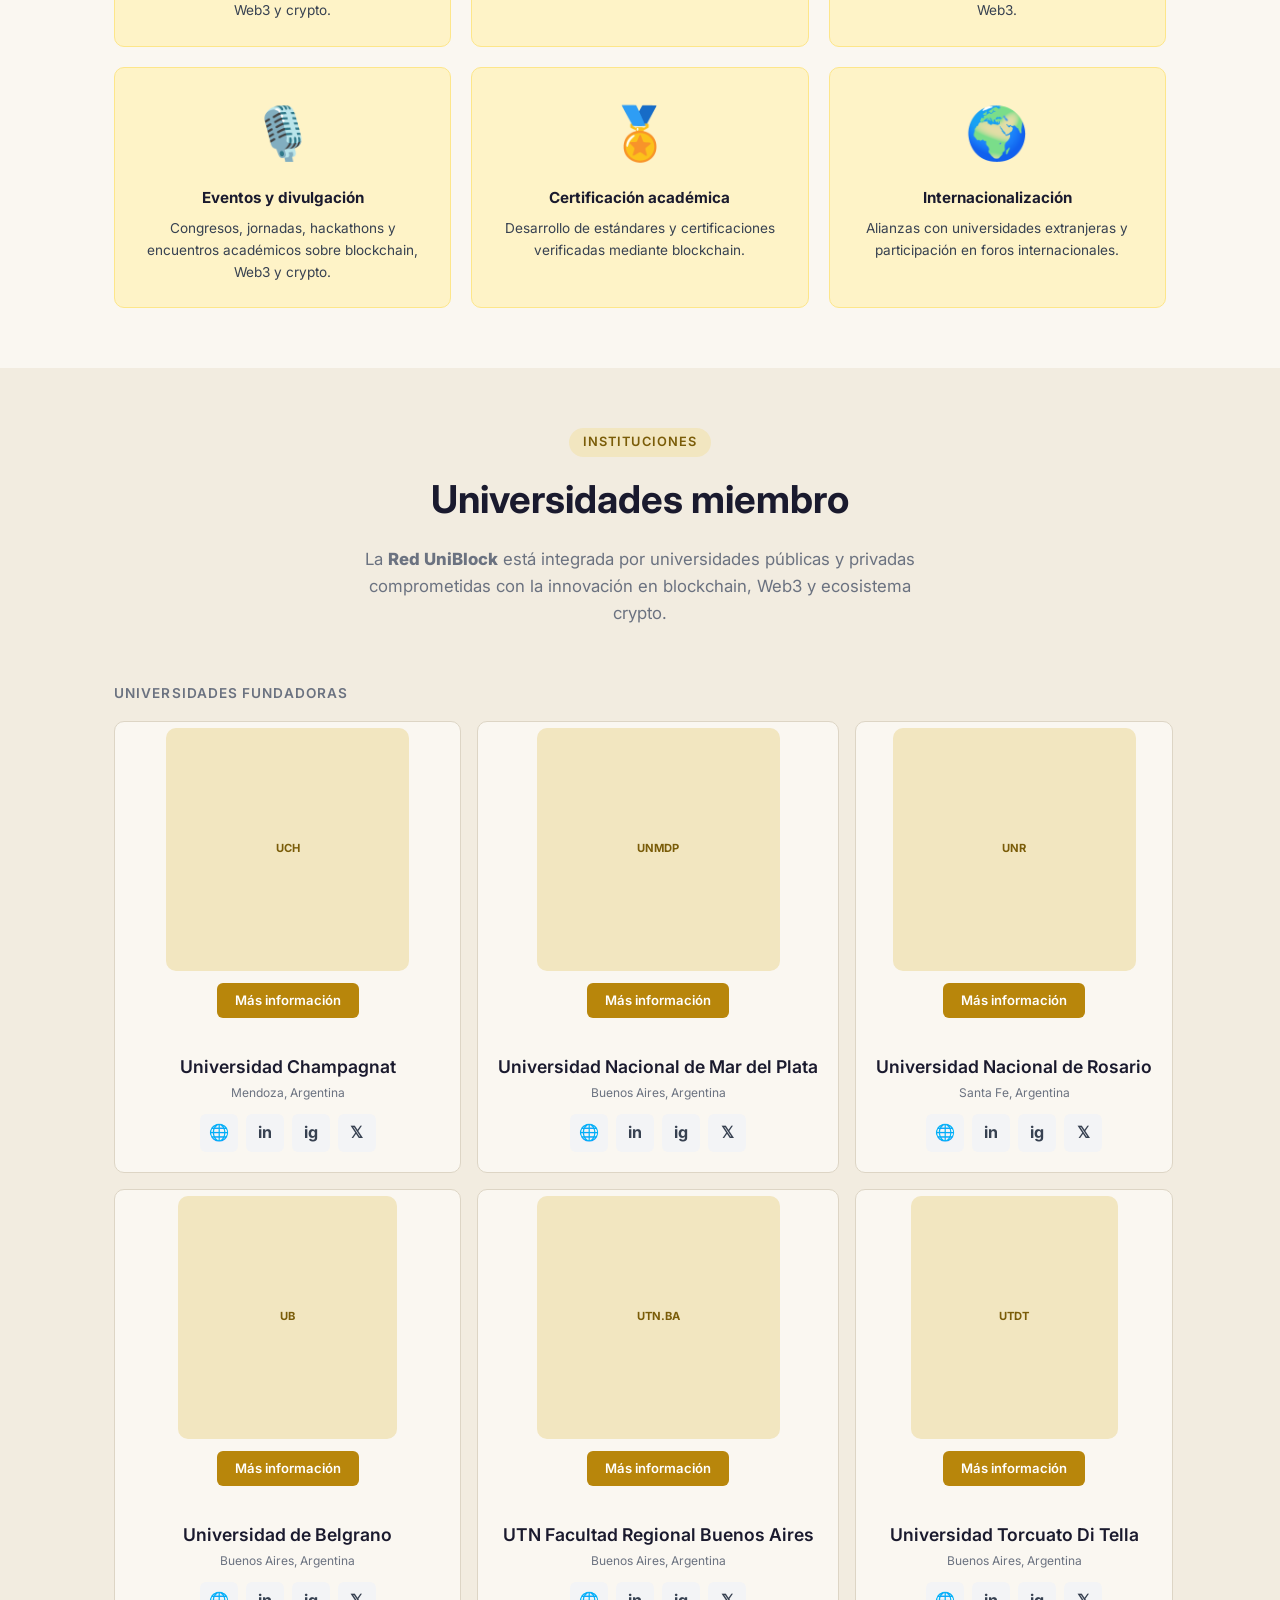
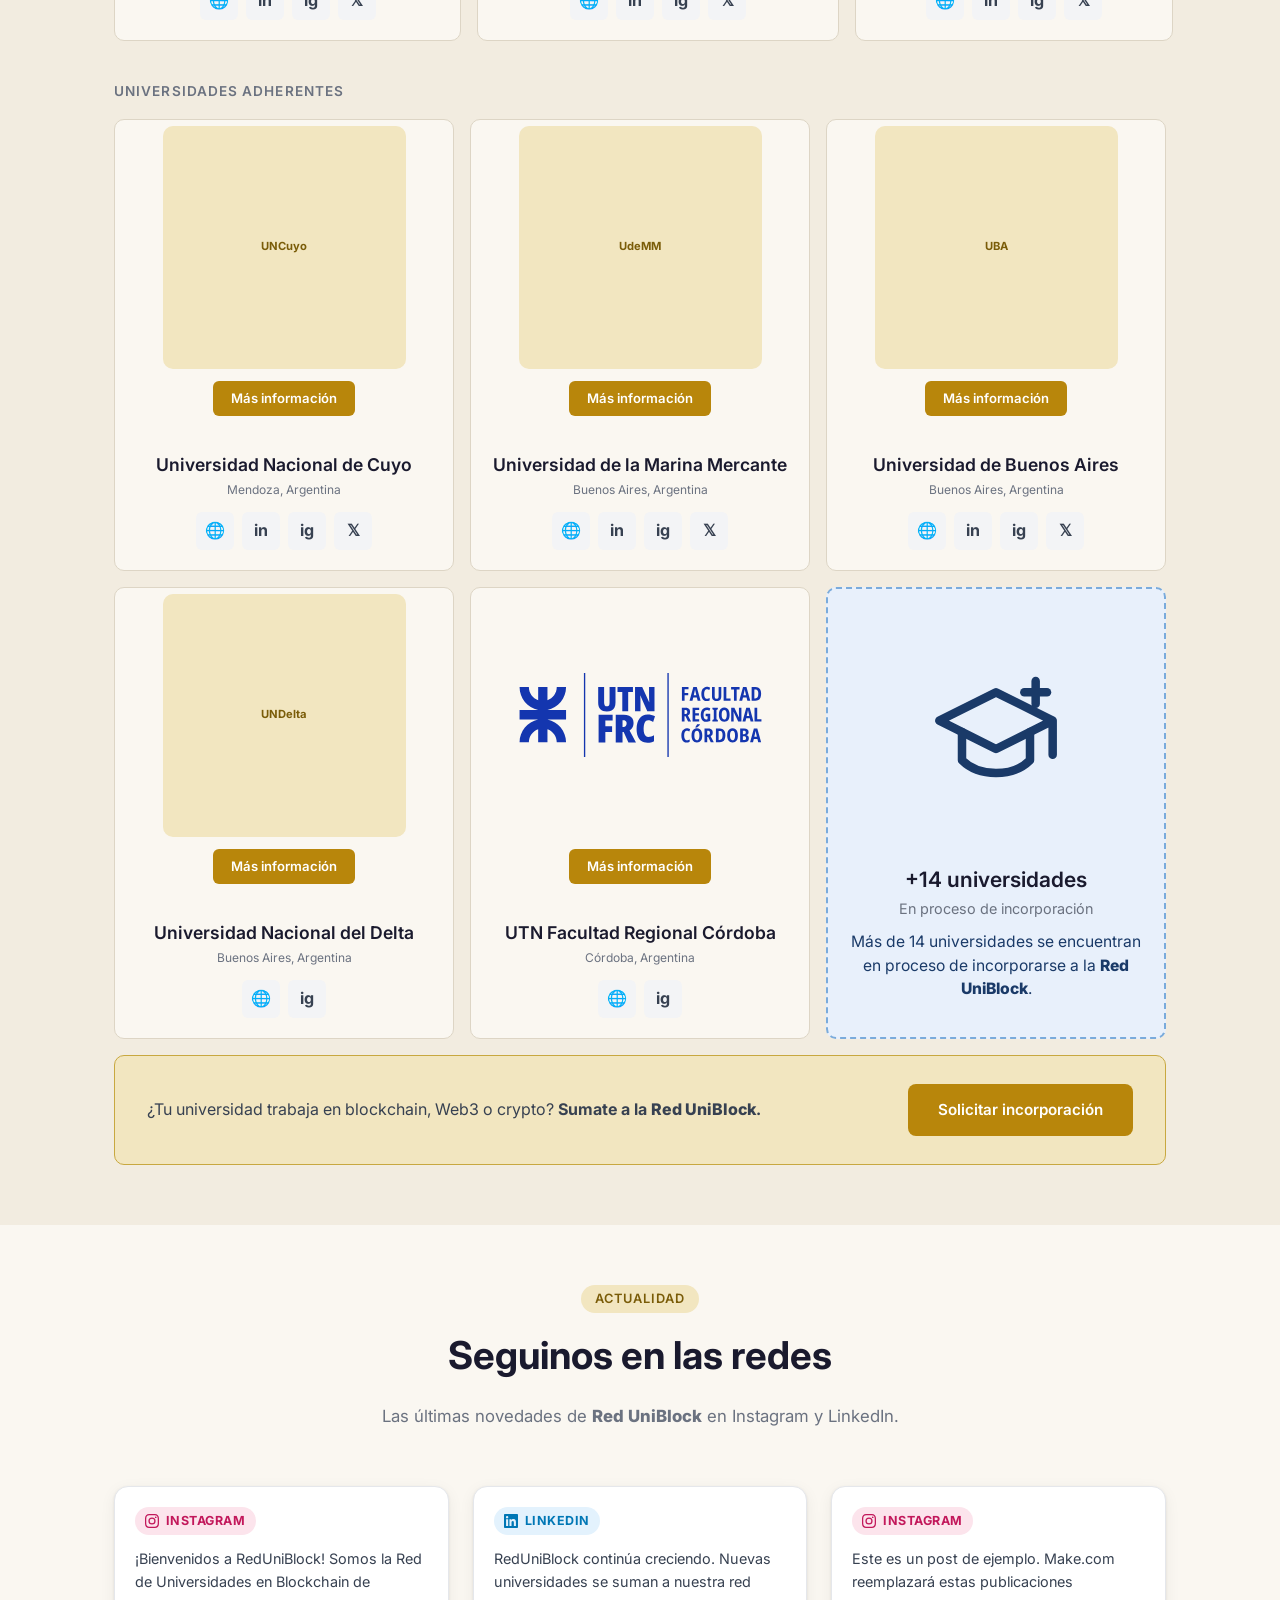
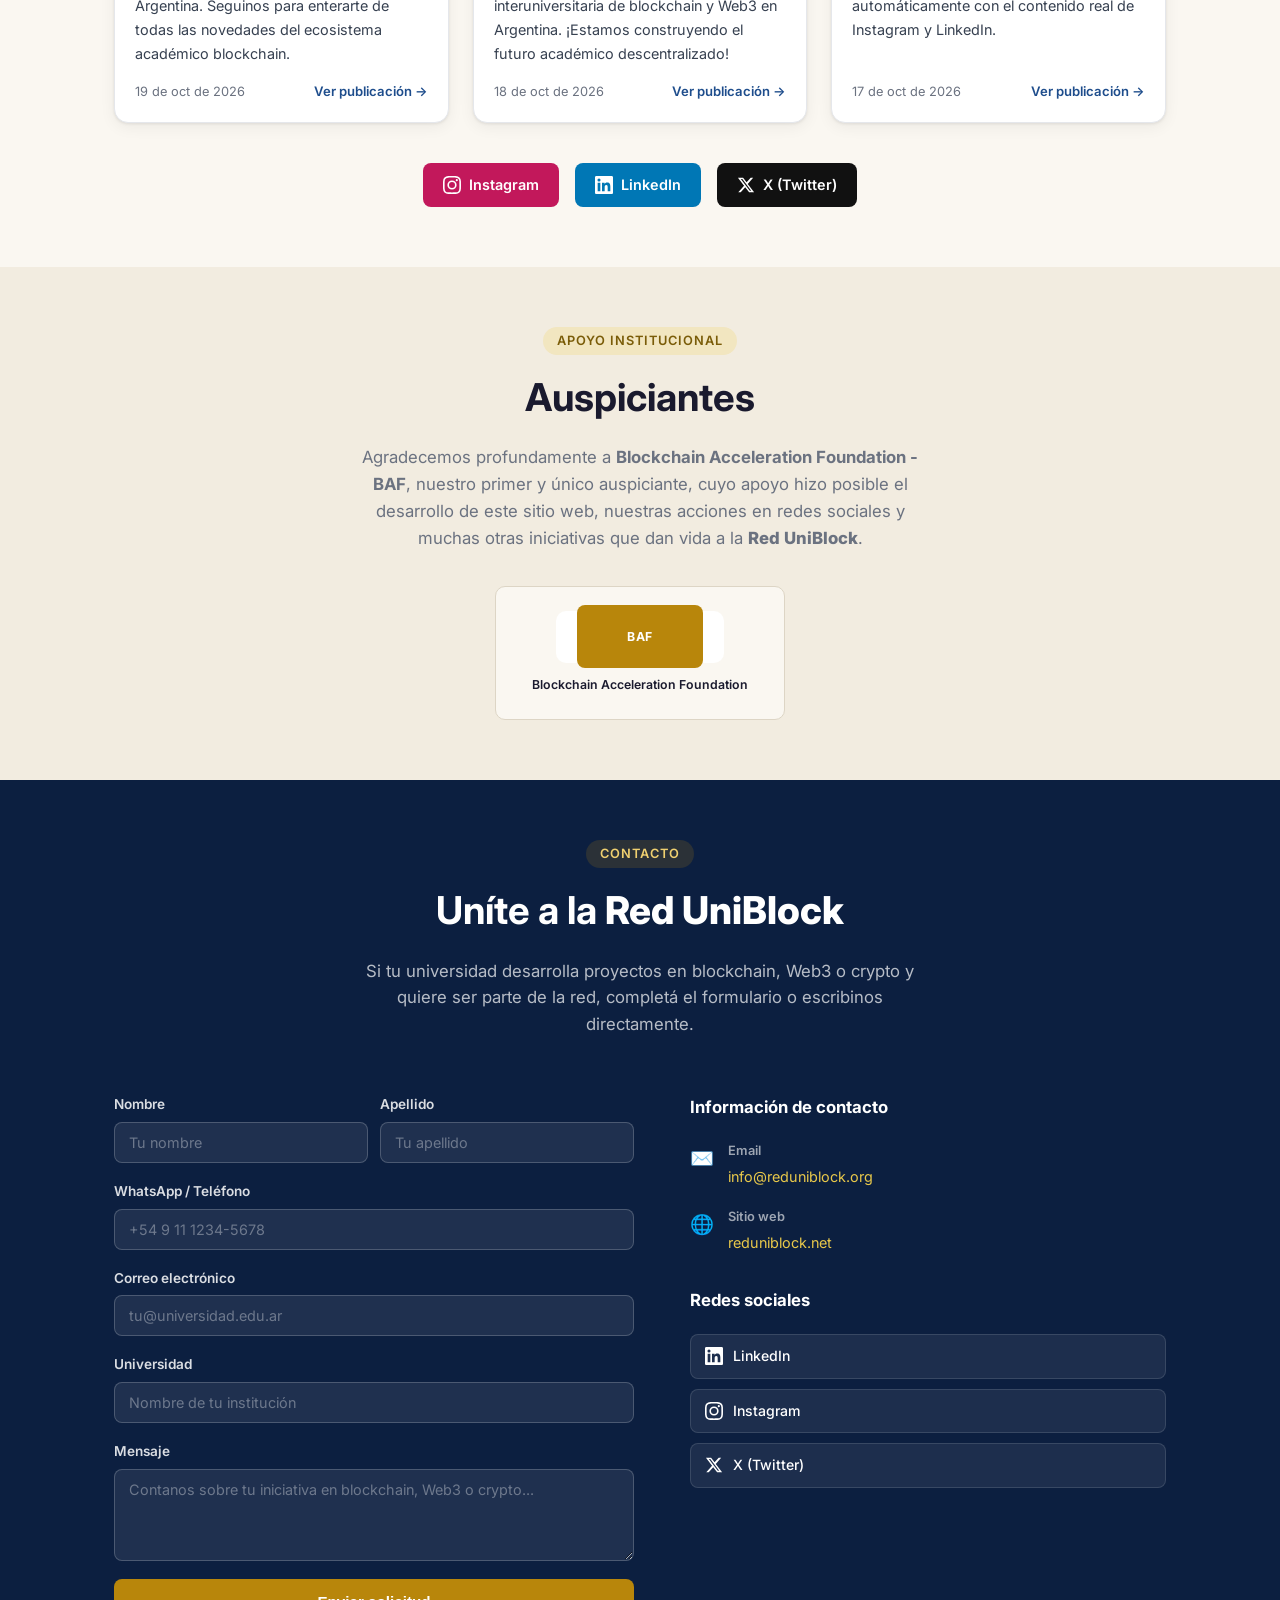
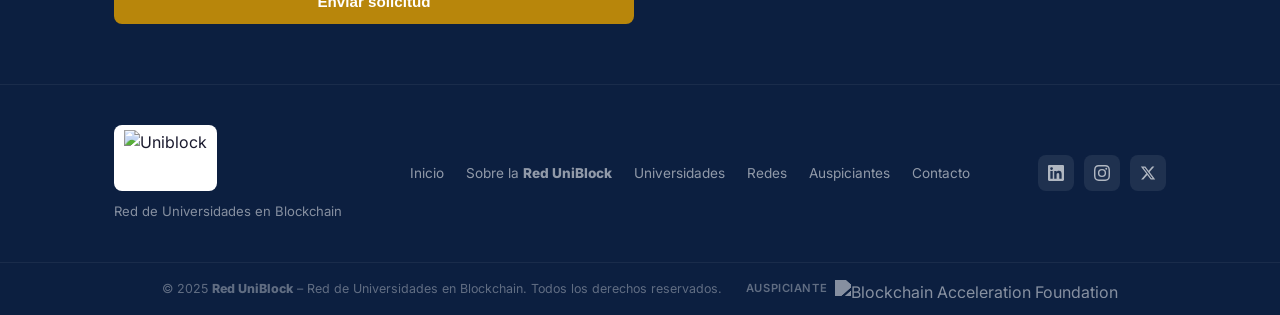
==== commit 17af84d6: "Implementar feed de redes sociales con cards desde social-feed.json Co-Authored-By: Claude Sonnet 4." ====
--- a/index.html
+++ b/index.html
@@ -428,20 +428,25 @@
     <div class="container">
       <div class="section-header">
         <span class="section-tag">Actualidad</span>
-        <h2>Seguinos en X</h2>
-        <p class="section-desc">Las últimas novedades de <span class="brand-uni">Red Uni</span><span class="brand-block">Block</span> en tiempo real.</p>
-      </div>
-
-      <div class="twitter-feed-wrap">
-        <a class="twitter-timeline"
-           data-lang="es"
-           data-theme="light"
-           data-height="600"
-           data-chrome="noheader nofooter"
-           href="https://twitter.com/reduniblock">
-          Publicaciones de @reduniblock
-        </a>
-        <script async src="https://platform.twitter.com/widgets.js" charset="utf-8"></script>
+        <h2>Seguinos en las redes</h2>
+        <p class="section-desc">Las últimas novedades de <span class="brand-uni">Red Uni</span><span class="brand-block">Block</span> en Instagram y LinkedIn.</p>
+      </div>
+
+      <div id="social-feed" class="social-feed-grid"></div>
+
+      <div class="social-follow-bar">
+        <a href="https://www.instagram.com/reduniblock/" target="_blank" rel="noopener" class="follow-btn follow-ig">
+          <svg viewBox="0 0 24 24" fill="currentColor" width="18" height="18"><path d="M12 2.163c3.204 0 3.584.012 4.85.07 3.252.148 4.771 1.691 4.919 4.919.058 1.265.069 1.645.069 4.849 0 3.205-.012 3.584-.069 4.849-.149 3.225-1.664 4.771-4.919 4.919-1.266.058-1.644.07-4.85.07-3.204 0-3.584-.012-4.849-.07-3.26-.149-4.771-1.699-4.919-4.92-.058-1.265-.07-1.644-.07-4.849 0-3.204.013-3.583.07-4.849.149-3.227 1.664-4.771 4.919-4.919 1.266-.057 1.645-.069 4.849-.069zM12 0C8.741 0 8.333.014 7.053.072 2.695.272.273 2.69.073 7.052.014 8.333 0 8.741 0 12c0 3.259.014 3.668.072 4.948.2 4.358 2.618 6.78 6.98 6.98C8.333 23.986 8.741 24 12 24c3.259 0 3.668-.014 4.948-.072 4.354-.2 6.782-2.618 6.979-6.98.059-1.28.073-1.689.073-4.948 0-3.259-.014-3.667-.072-4.947-.196-4.354-2.617-6.78-6.979-6.98C15.668.014 15.259 0 12 0zm0 5.838a6.162 6.162 0 100 12.324 6.162 6.162 0 000-12.324zM12 16a4 4 0 110-8 4 4 0 010 8zm6.406-11.845a1.44 1.44 0 100 2.881 1.44 1.44 0 000-2.881z"/></svg>
+          Instagram
+        </a>
+        <a href="https://www.linkedin.com/company/reduniblock" target="_blank" rel="noopener" class="follow-btn follow-li">
+          <svg viewBox="0 0 24 24" fill="currentColor" width="18" height="18"><path d="M20.447 20.452h-3.554v-5.569c0-1.328-.027-3.037-1.852-3.037-1.853 0-2.136 1.445-2.136 2.939v5.667H9.351V9h3.414v1.561h.046c.477-.9 1.637-1.85 3.37-1.85 3.601 0 4.267 2.37 4.267 5.455v6.286zM5.337 7.433a2.062 2.062 0 01-2.063-2.065 2.064 2.064 0 112.063 2.065zm1.782 13.019H3.555V9h3.564v11.452zM22.225 0H1.771C.792 0 0 .774 0 1.729v20.542C0 23.227.792 24 1.771 24h20.451C23.2 24 24 23.227 24 22.271V1.729C24 .774 23.2 0 22.222 0h.003z"/></svg>
+          LinkedIn
+        </a>
+        <a href="https://x.com/reduniblock" target="_blank" rel="noopener" class="follow-btn follow-x">
+          <svg viewBox="0 0 24 24" fill="currentColor" width="18" height="18"><path d="M18.244 2.25h3.308l-7.227 8.26 8.502 11.24H16.17l-5.214-6.817L4.99 21.75H1.68l7.73-8.835L1.254 2.25H8.08l4.713 6.231zm-1.161 17.52h1.833L7.084 4.126H5.117z"/></svg>
+          X (Twitter)
+        </a>
       </div>
     </div>
   </section>
--- a/style.css
+++ b/style.css
@@ -429,17 +429,107 @@
 .news-card h3 { font-size: 1.05rem; font-weight: 700; margin-bottom: 12px; line-height: 1.4; }
 .news-card p { font-size: .88rem; color: var(--gray-600); line-height: 1.7; }
 
-/* X/Twitter timeline embed */
-.twitter-feed-wrap {
+/* === SOCIAL FEED === */
+.social-feed-grid {
+  display: grid;
+  grid-template-columns: repeat(3, 1fr);
+  gap: 24px;
+  margin-bottom: 40px;
+}
+@media (max-width: 900px) { .social-feed-grid { grid-template-columns: repeat(2, 1fr); } }
+@media (max-width: 580px) { .social-feed-grid { grid-template-columns: 1fr; } }
+
+.social-card {
+  background: var(--white);
+  border: 1px solid var(--gray-200);
+  border-radius: 14px;
+  padding: 20px;
+  display: flex;
+  flex-direction: column;
+  gap: 12px;
+  box-shadow: var(--shadow);
+  transition: transform .2s, box-shadow .2s;
+}
+.social-card:hover { transform: translateY(-3px); box-shadow: var(--shadow-md); }
+
+.social-card-badge {
+  display: inline-flex;
+  align-items: center;
+  gap: 7px;
+  font-size: .78rem;
+  font-weight: 700;
+  padding: 4px 10px;
+  border-radius: 20px;
+  width: fit-content;
+  text-transform: uppercase;
+  letter-spacing: .04em;
+}
+.badge-instagram { background: #fce4ec; color: #c2185b; }
+.badge-linkedin  { background: #e3f2fd; color: #0077b5; }
+.badge-x         { background: #f3f4f6; color: #111; }
+
+.social-card-content {
+  font-size: .9rem;
+  color: var(--gray-700);
+  line-height: 1.65;
+  flex: 1;
+  display: -webkit-box;
+  -webkit-line-clamp: 5;
+  -webkit-box-orient: vertical;
+  overflow: hidden;
+}
+.social-card-image {
+  width: 100%;
+  border-radius: 8px;
+  object-fit: cover;
+  max-height: 180px;
+}
+.social-card-footer {
+  display: flex;
+  align-items: center;
+  justify-content: space-between;
+  margin-top: 4px;
+}
+.social-card-date { font-size: .8rem; color: var(--gray-500); }
+.social-card-link {
+  font-size: .82rem;
+  font-weight: 600;
+  color: var(--blue-600);
+  display: flex;
+  align-items: center;
+  gap: 4px;
+}
+.social-card-link:hover { color: var(--blue-500); }
+
+.social-feed-empty {
+  grid-column: 1 / -1;
+  text-align: center;
+  padding: 48px 0;
+  color: var(--gray-500);
+  font-size: .95rem;
+}
+
+/* Follow bar */
+.social-follow-bar {
   display: flex;
   justify-content: center;
-  width: 100%;
-}
-.twitter-feed-wrap iframe {
-  border-radius: 12px;
-  max-width: 550px;
-  width: 100%;
-}
+  gap: 16px;
+  flex-wrap: wrap;
+}
+.follow-btn {
+  display: inline-flex;
+  align-items: center;
+  gap: 8px;
+  padding: 10px 20px;
+  border-radius: 8px;
+  font-weight: 600;
+  font-size: .9rem;
+  transition: opacity .2s, transform .2s;
+}
+.follow-btn:hover { opacity: .85; transform: translateY(-2px); }
+.follow-ig { background: #c2185b; color: #fff; }
+.follow-li { background: #0077b5; color: #fff; }
+.follow-x  { background: #111; color: #fff; }
 
 /* === CONTACT === */
 .contact-grid { display: grid; grid-template-columns: 1fr 1fr; gap: 56px; }
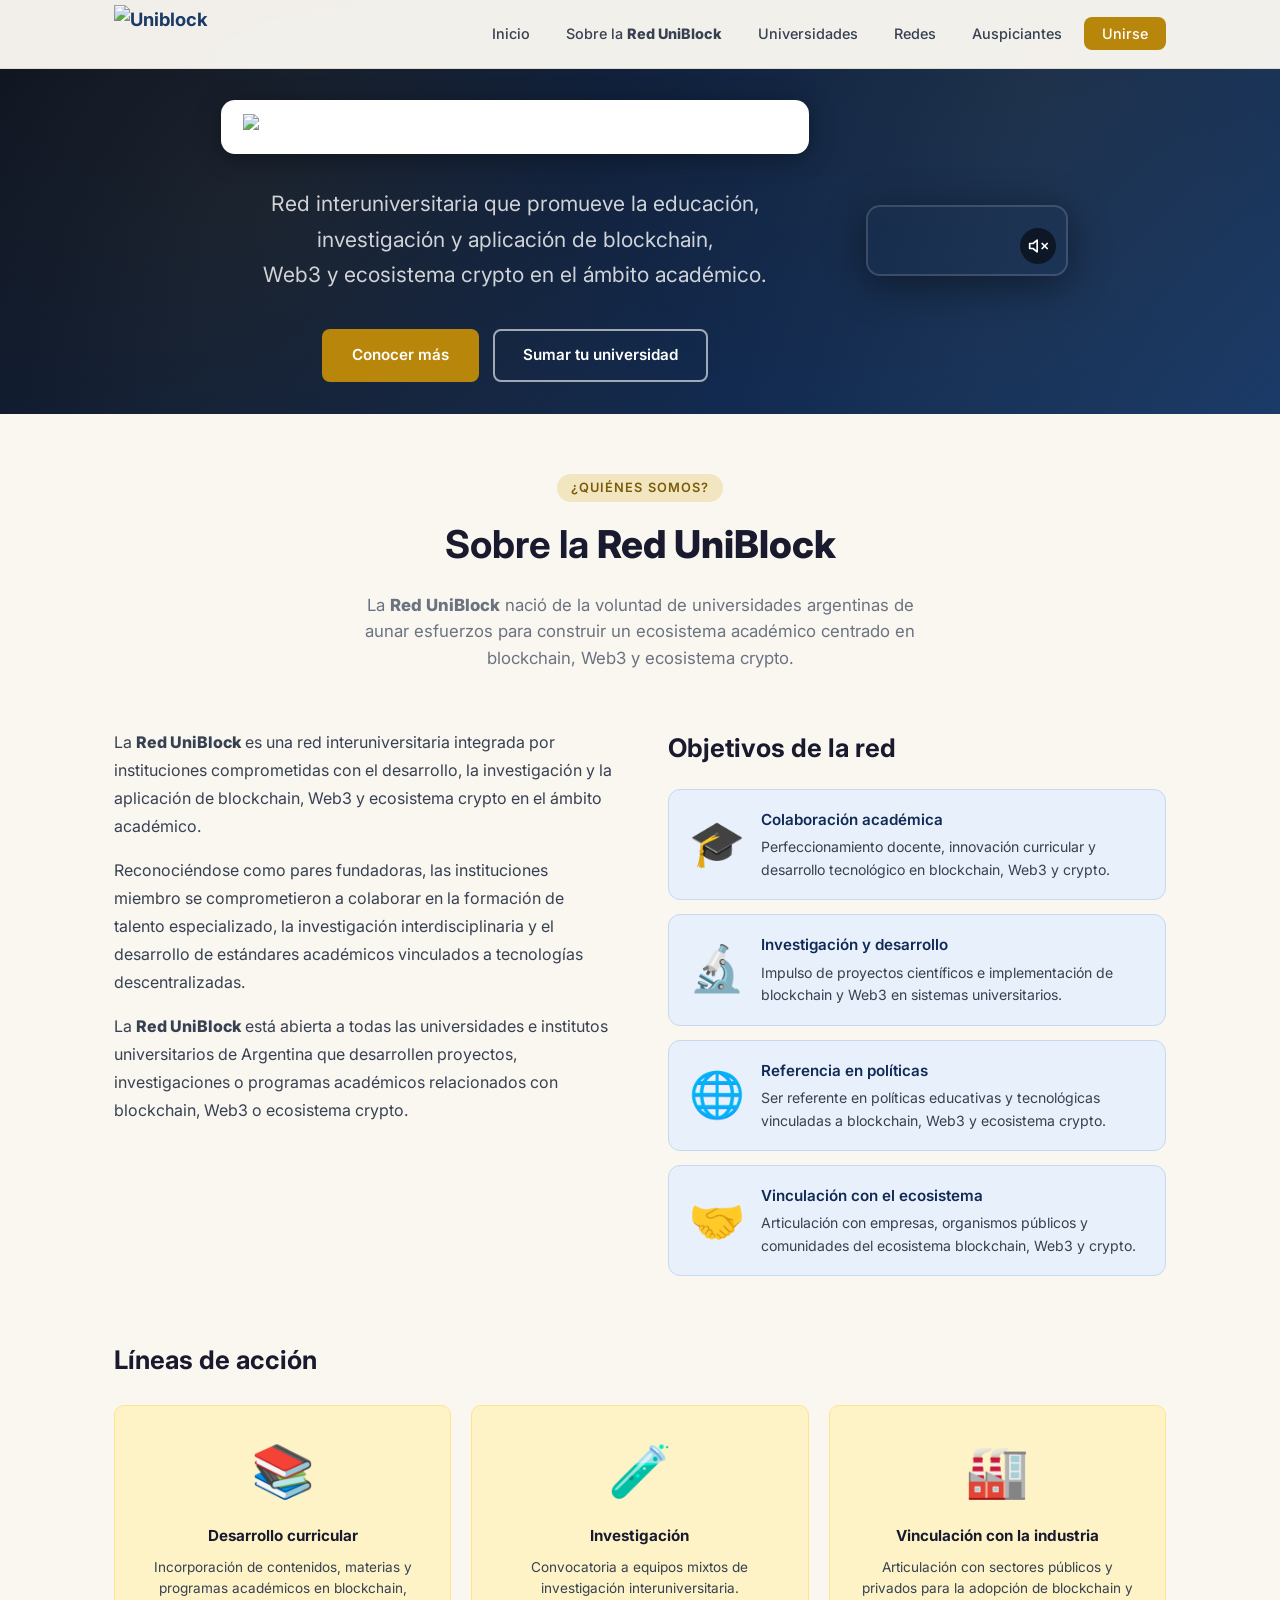
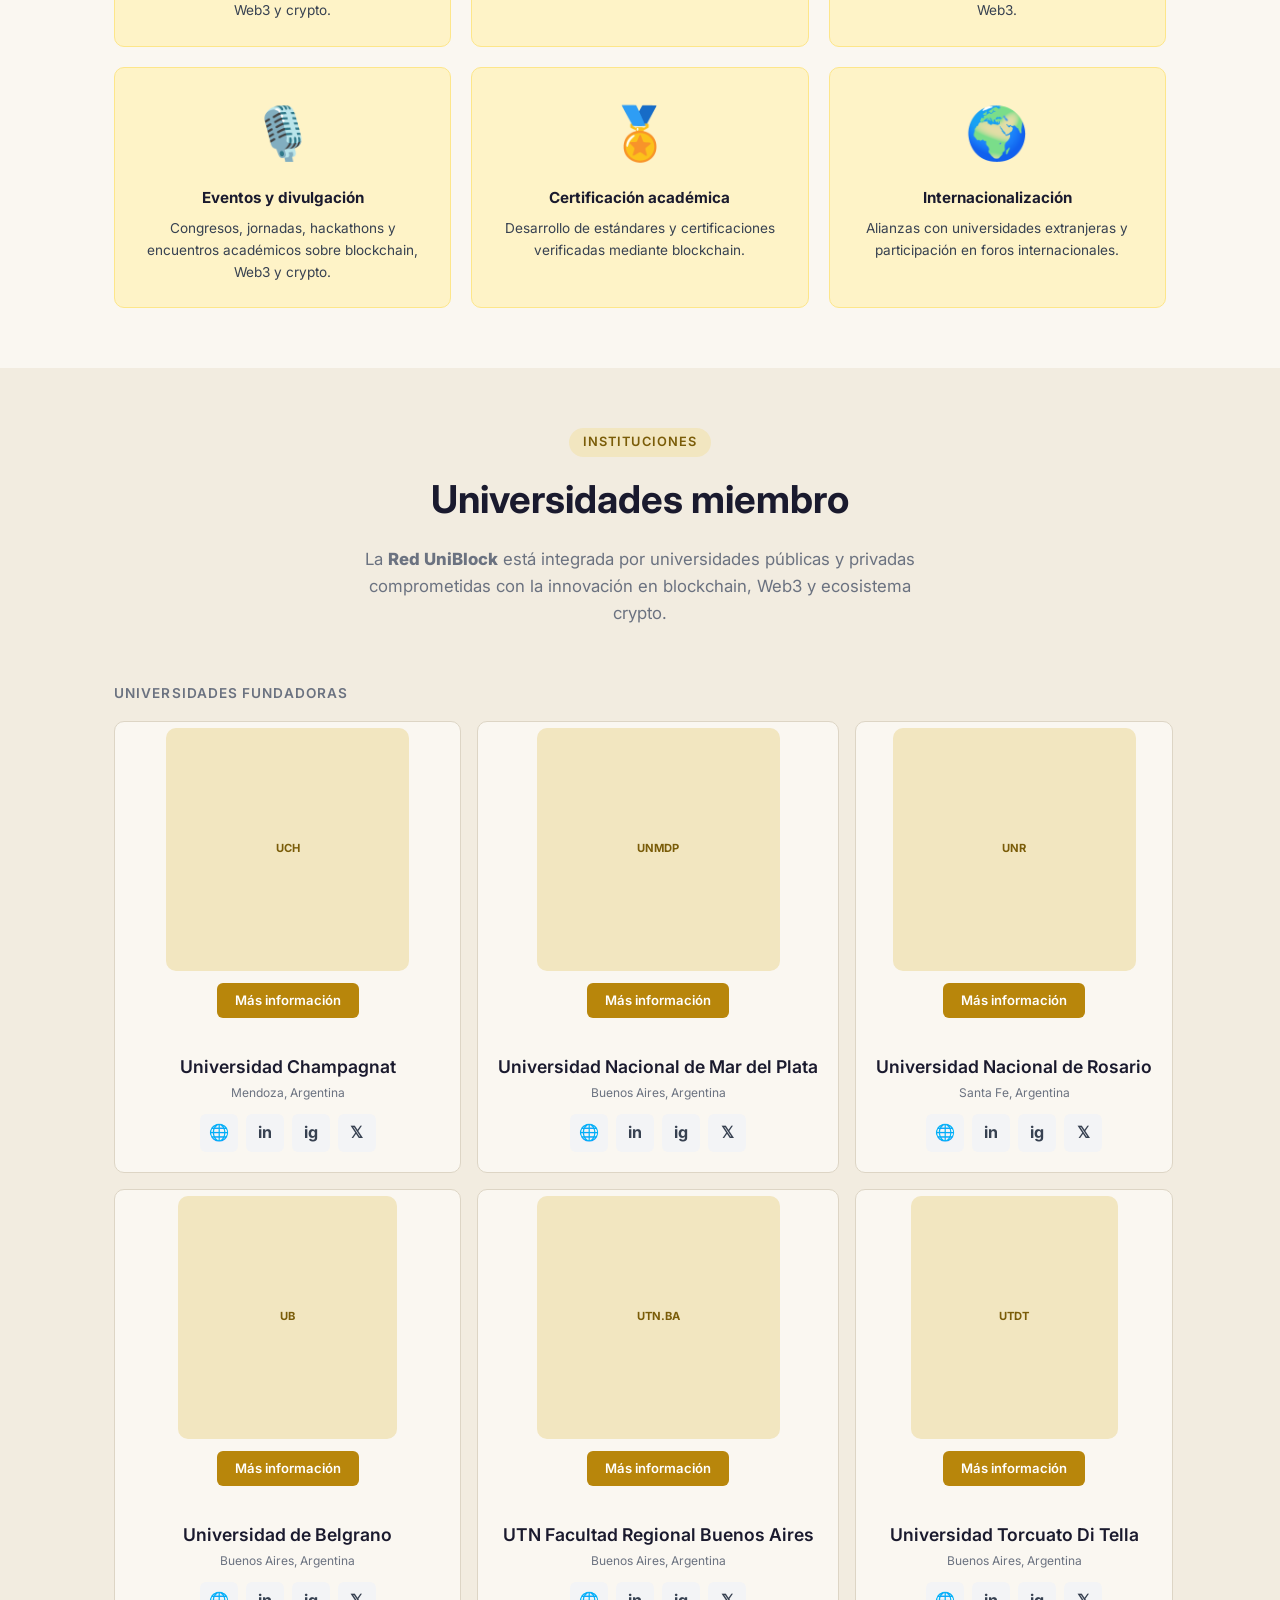
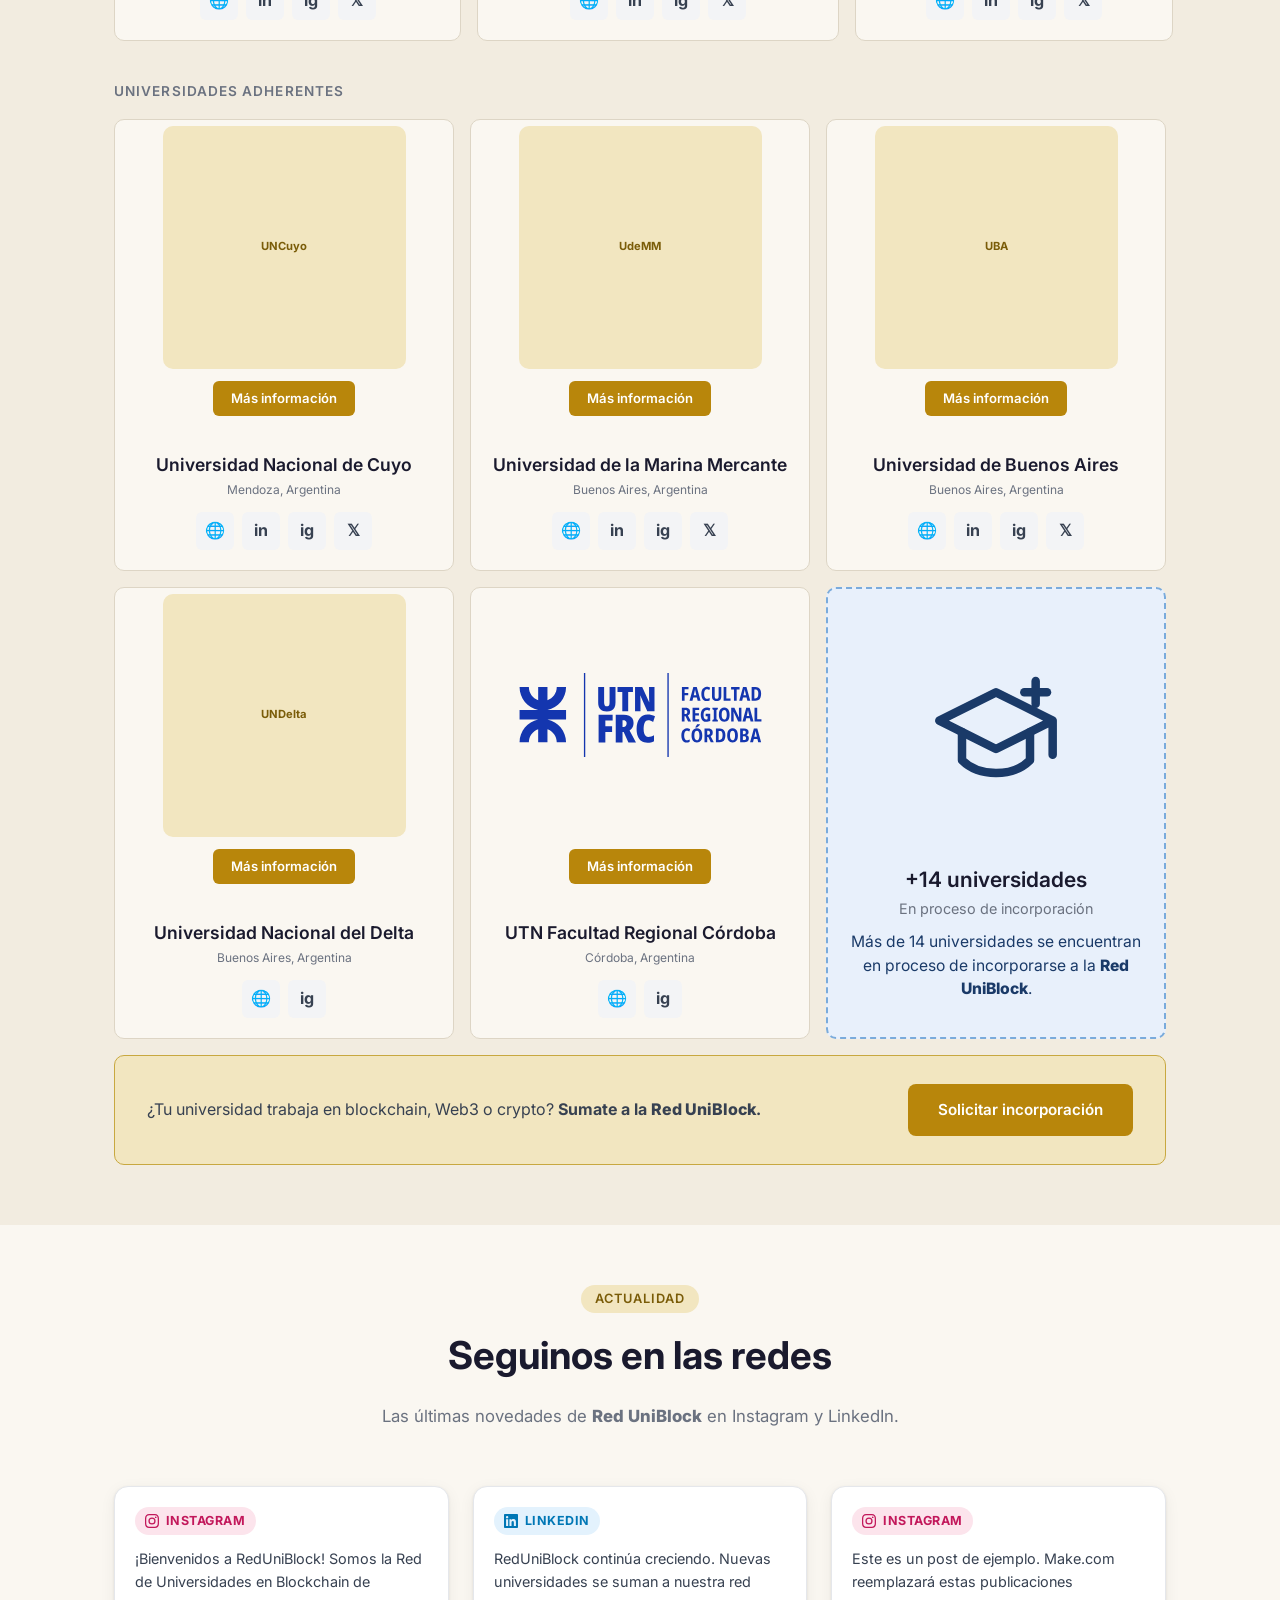
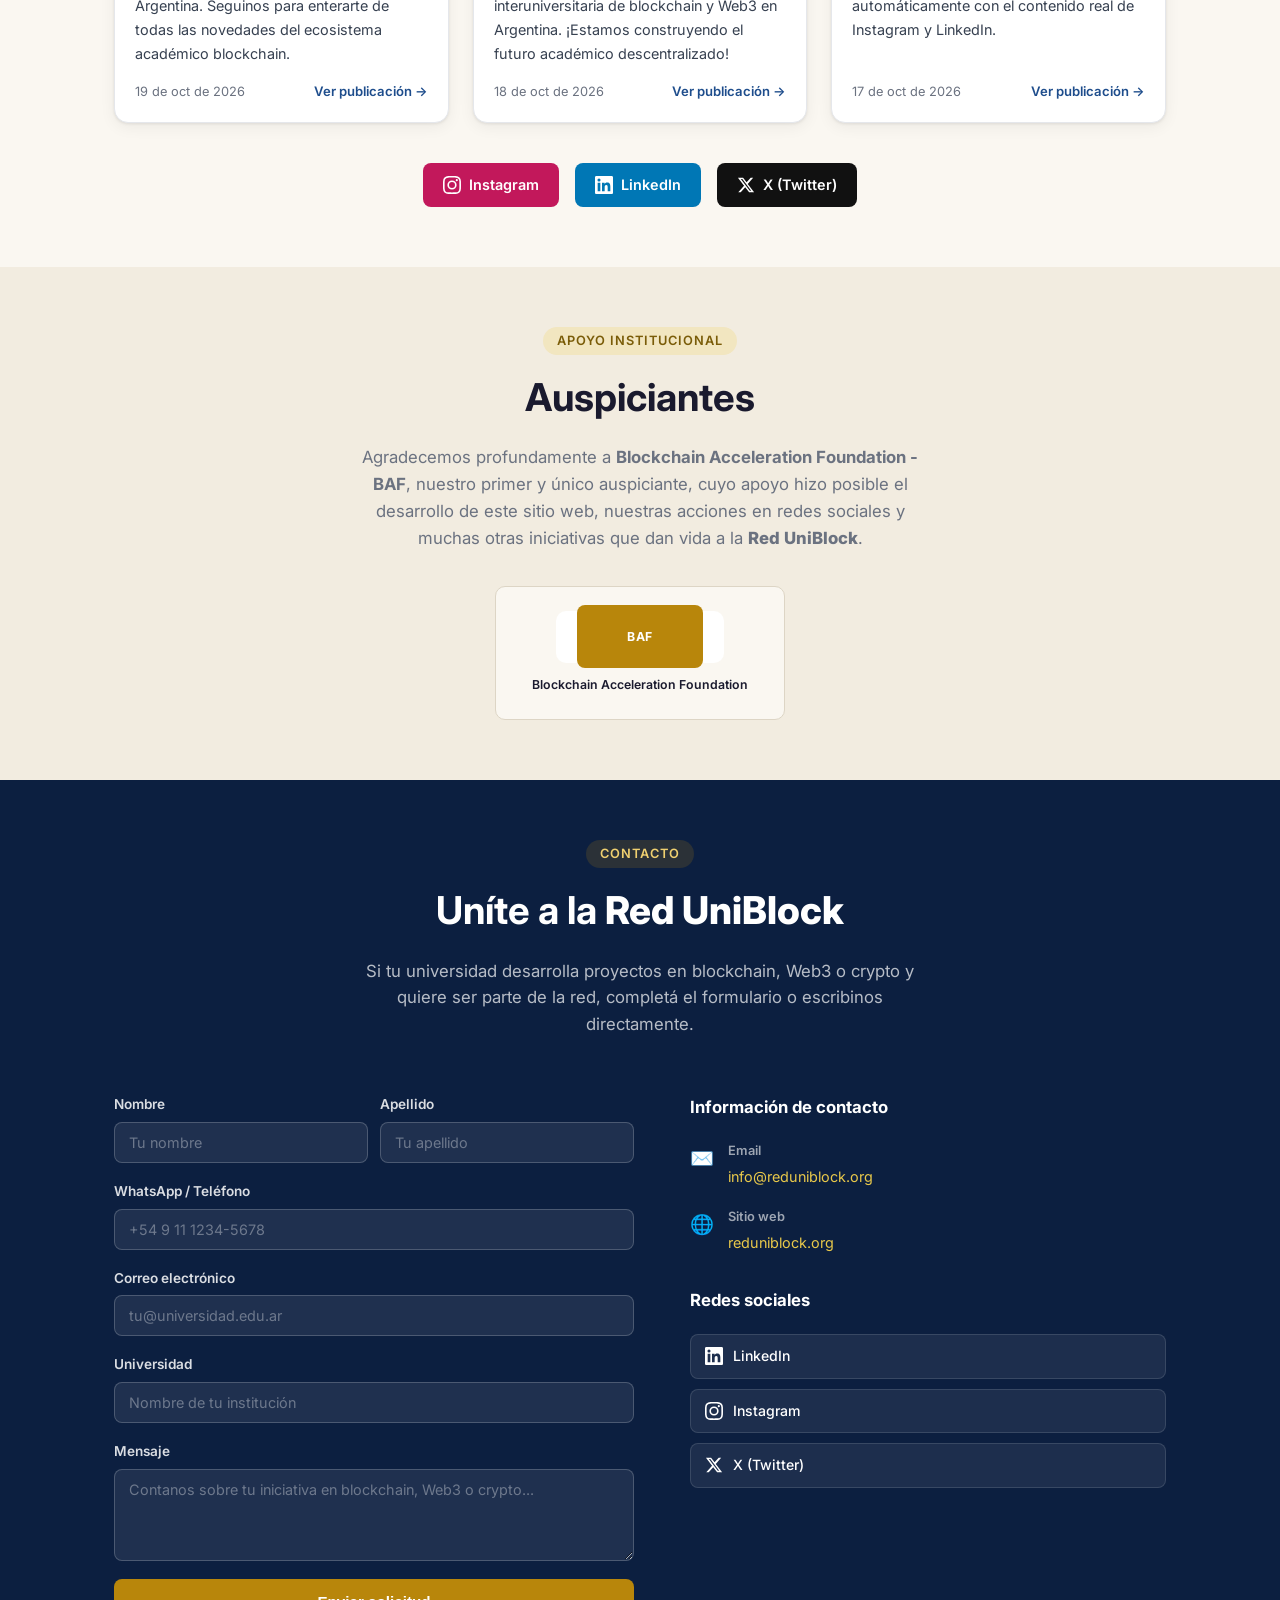
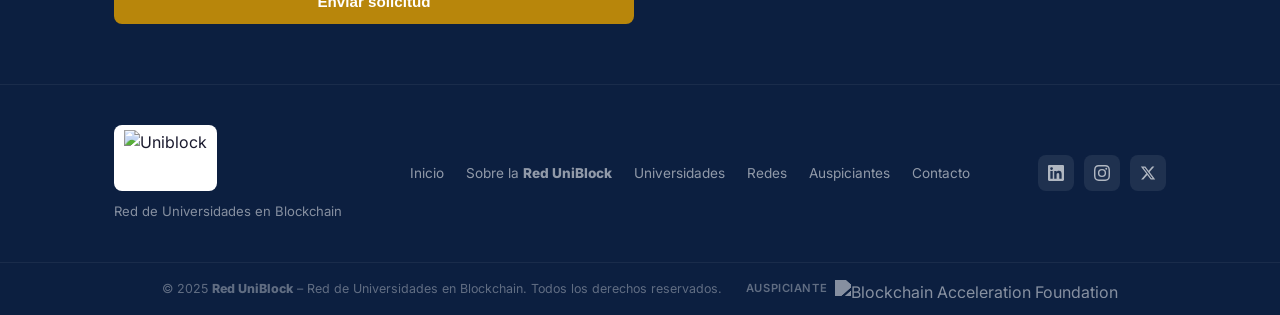
==== commit 3519646b: "Corregir URL del sitio web de .net a .org en sección contacto Co-Authored-By: Claude Sonnet 4.6 <nor" ====
--- a/index.html
+++ b/index.html
@@ -527,7 +527,7 @@
             <span class="contact-icon">🌐</span>
             <div>
               <strong>Sitio web</strong>
-              <a href="https://reduniblock.net">reduniblock.net</a>
+              <a href="https://reduniblock.org">reduniblock.org</a>
             </div>
           </div>
 
